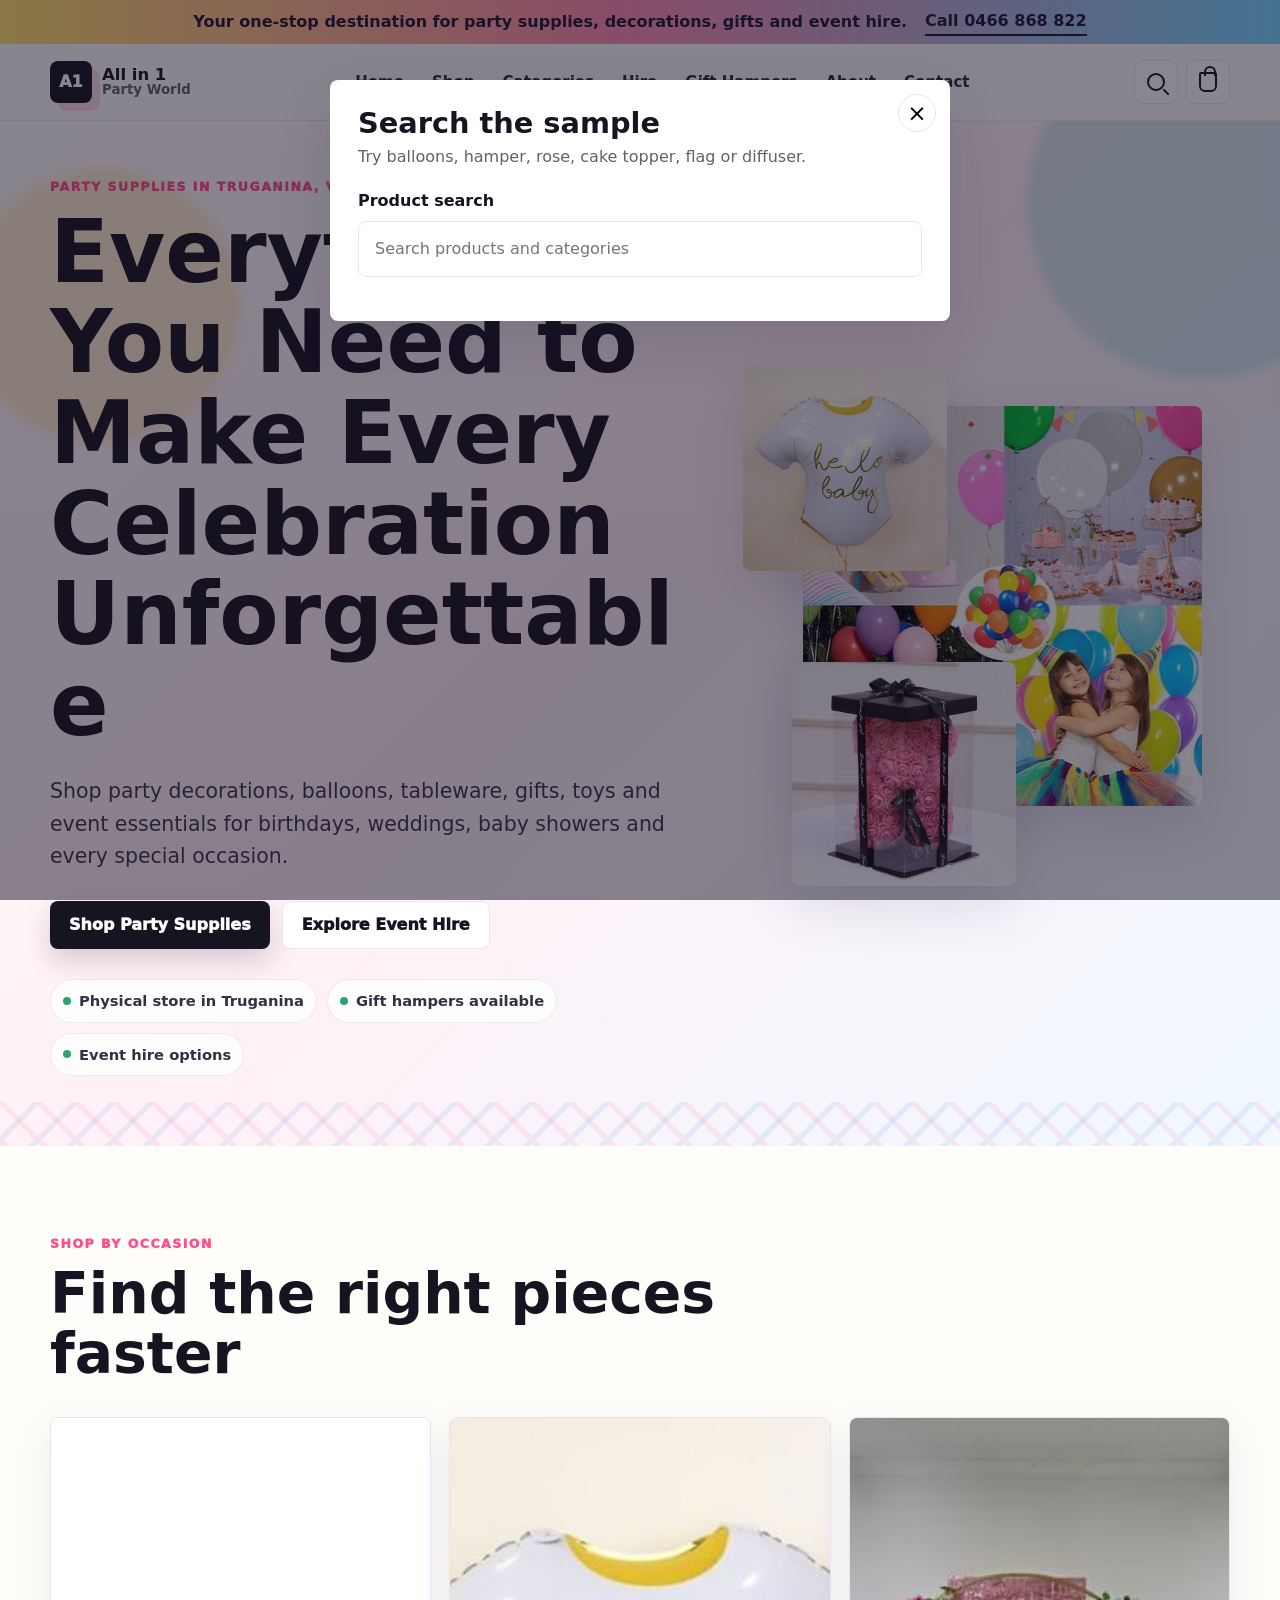
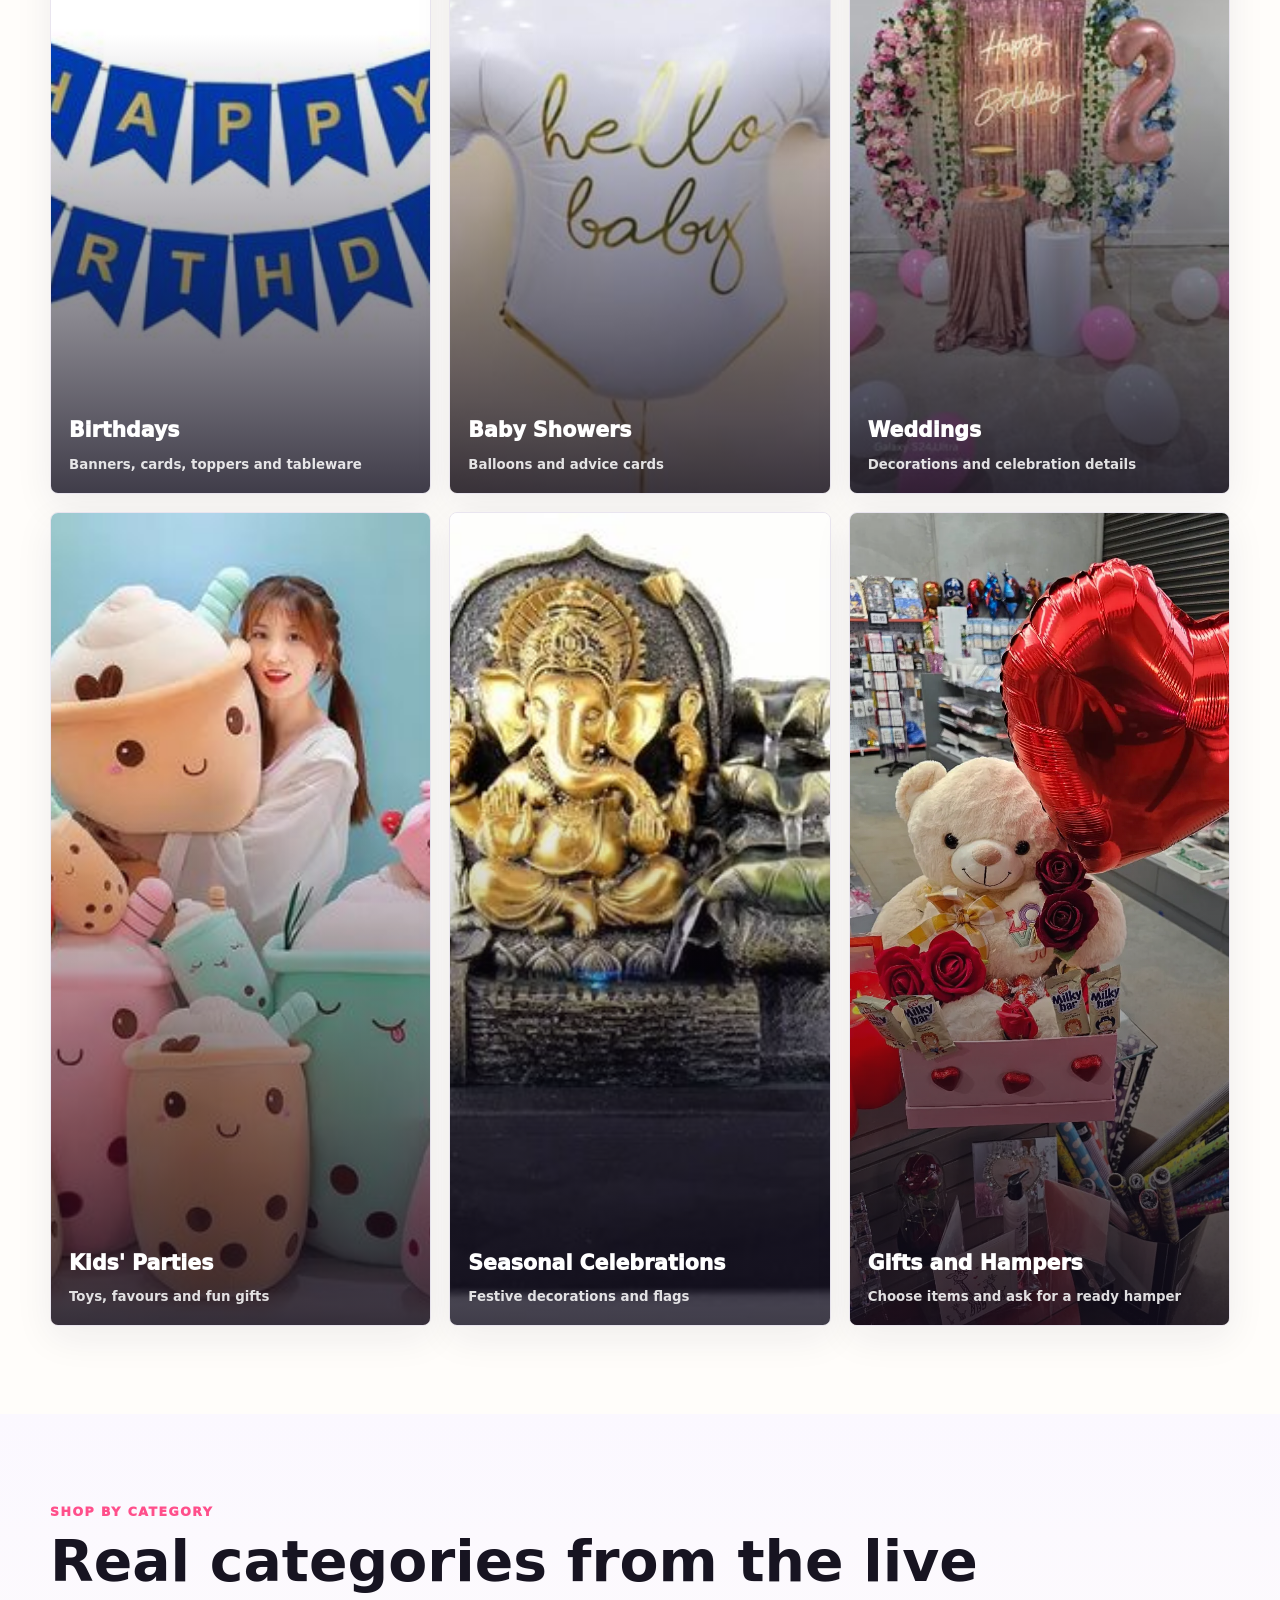
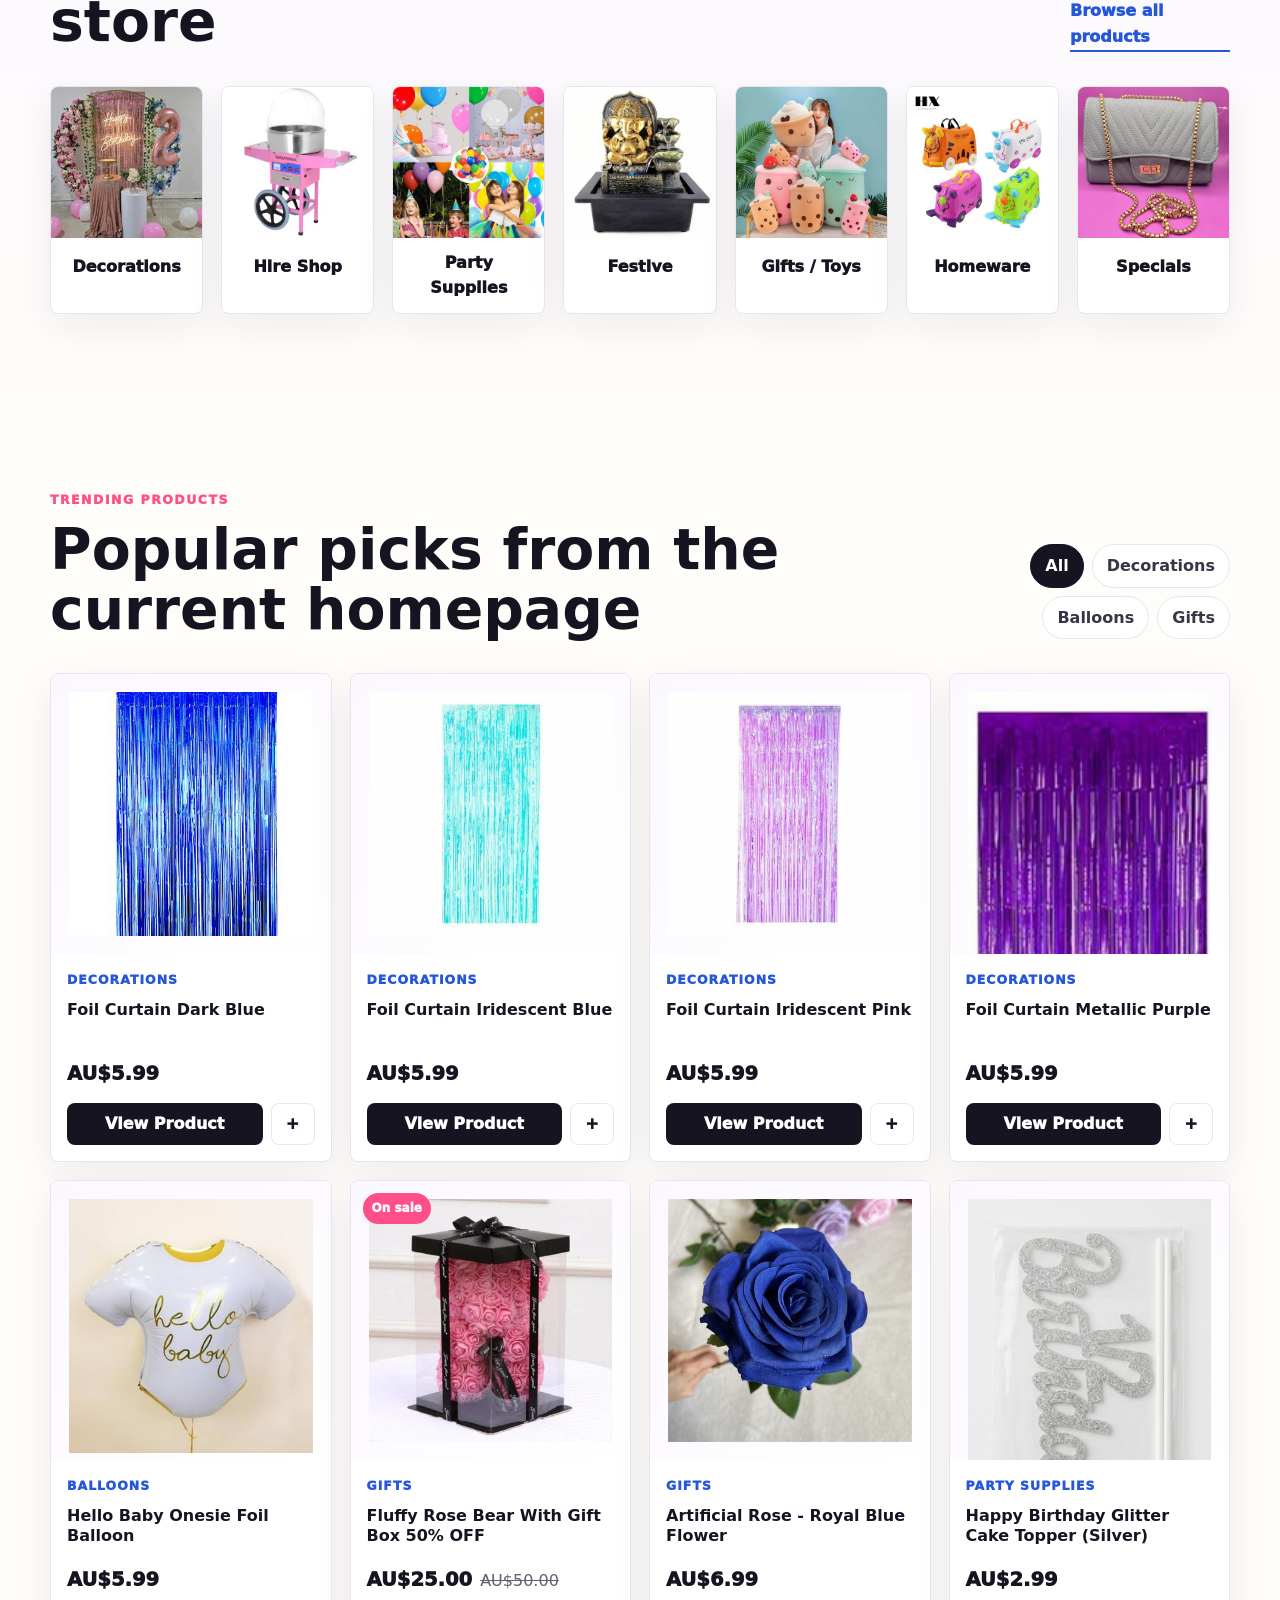
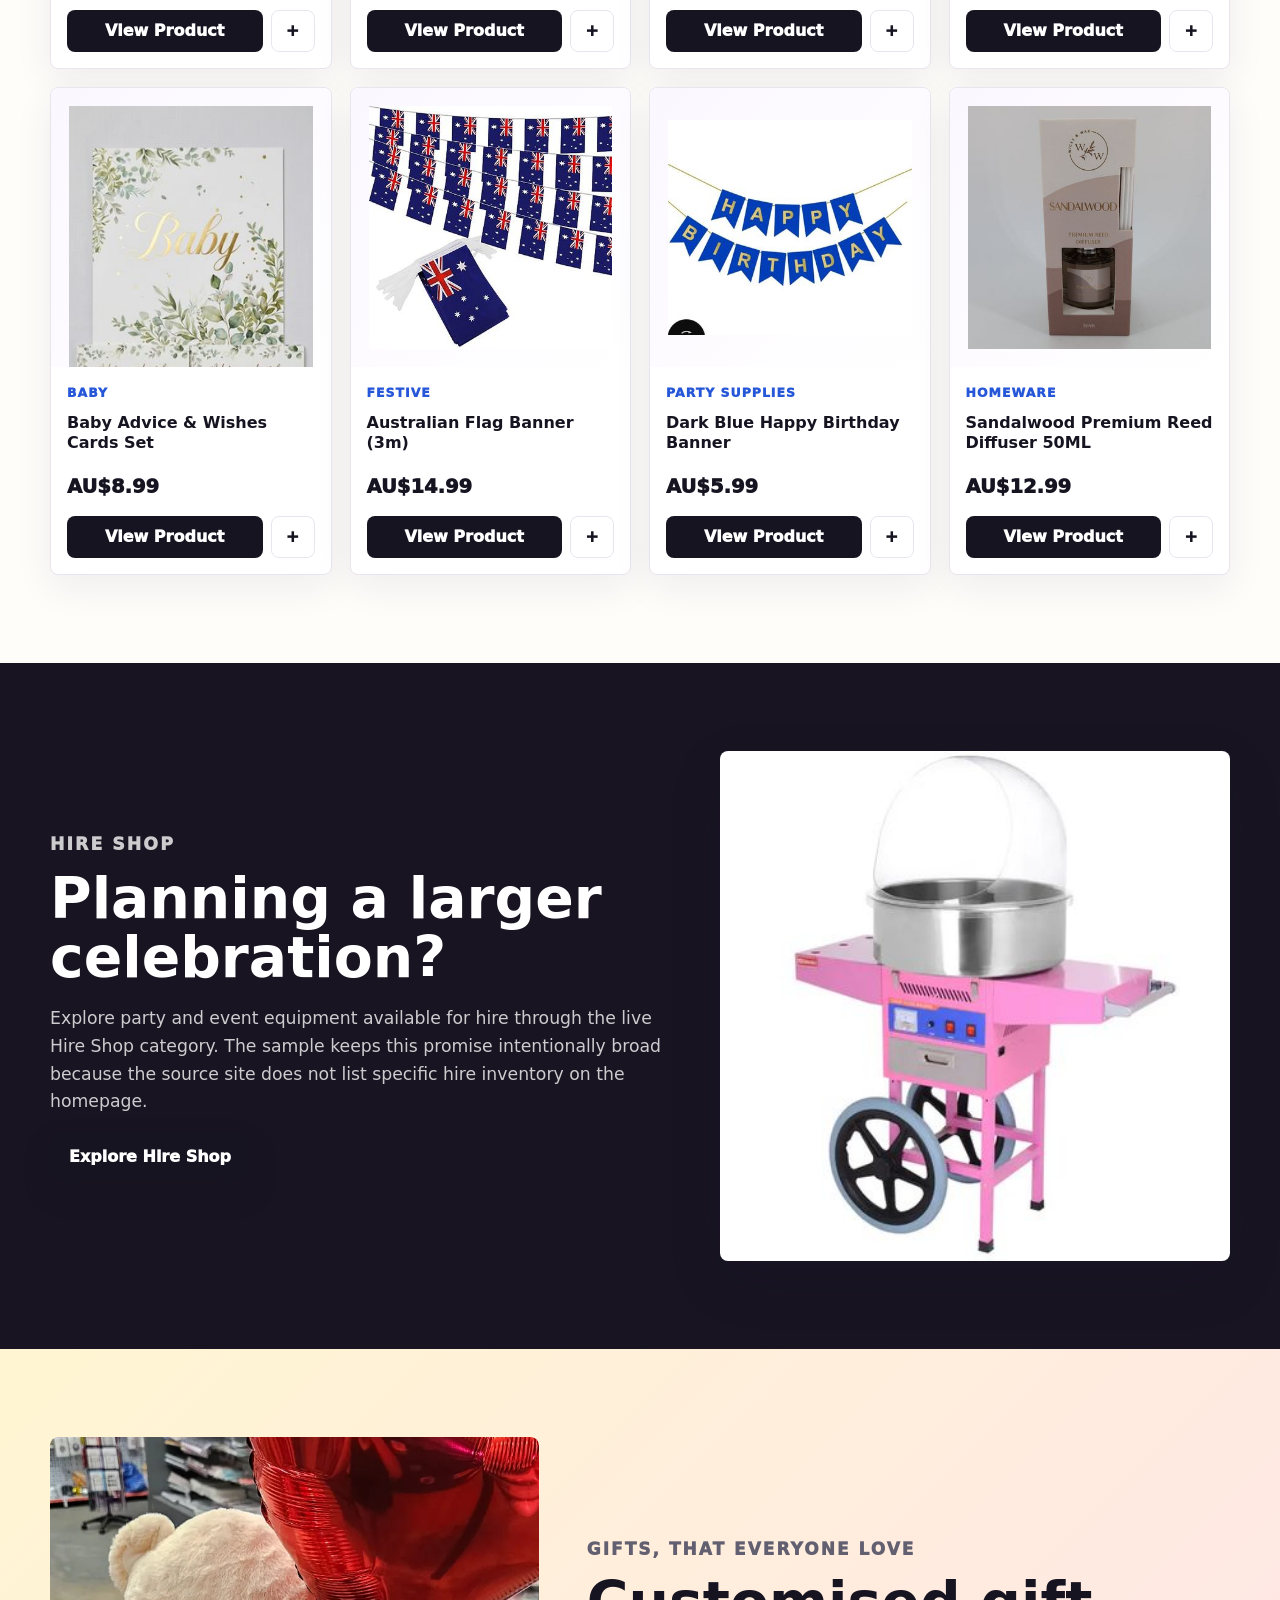
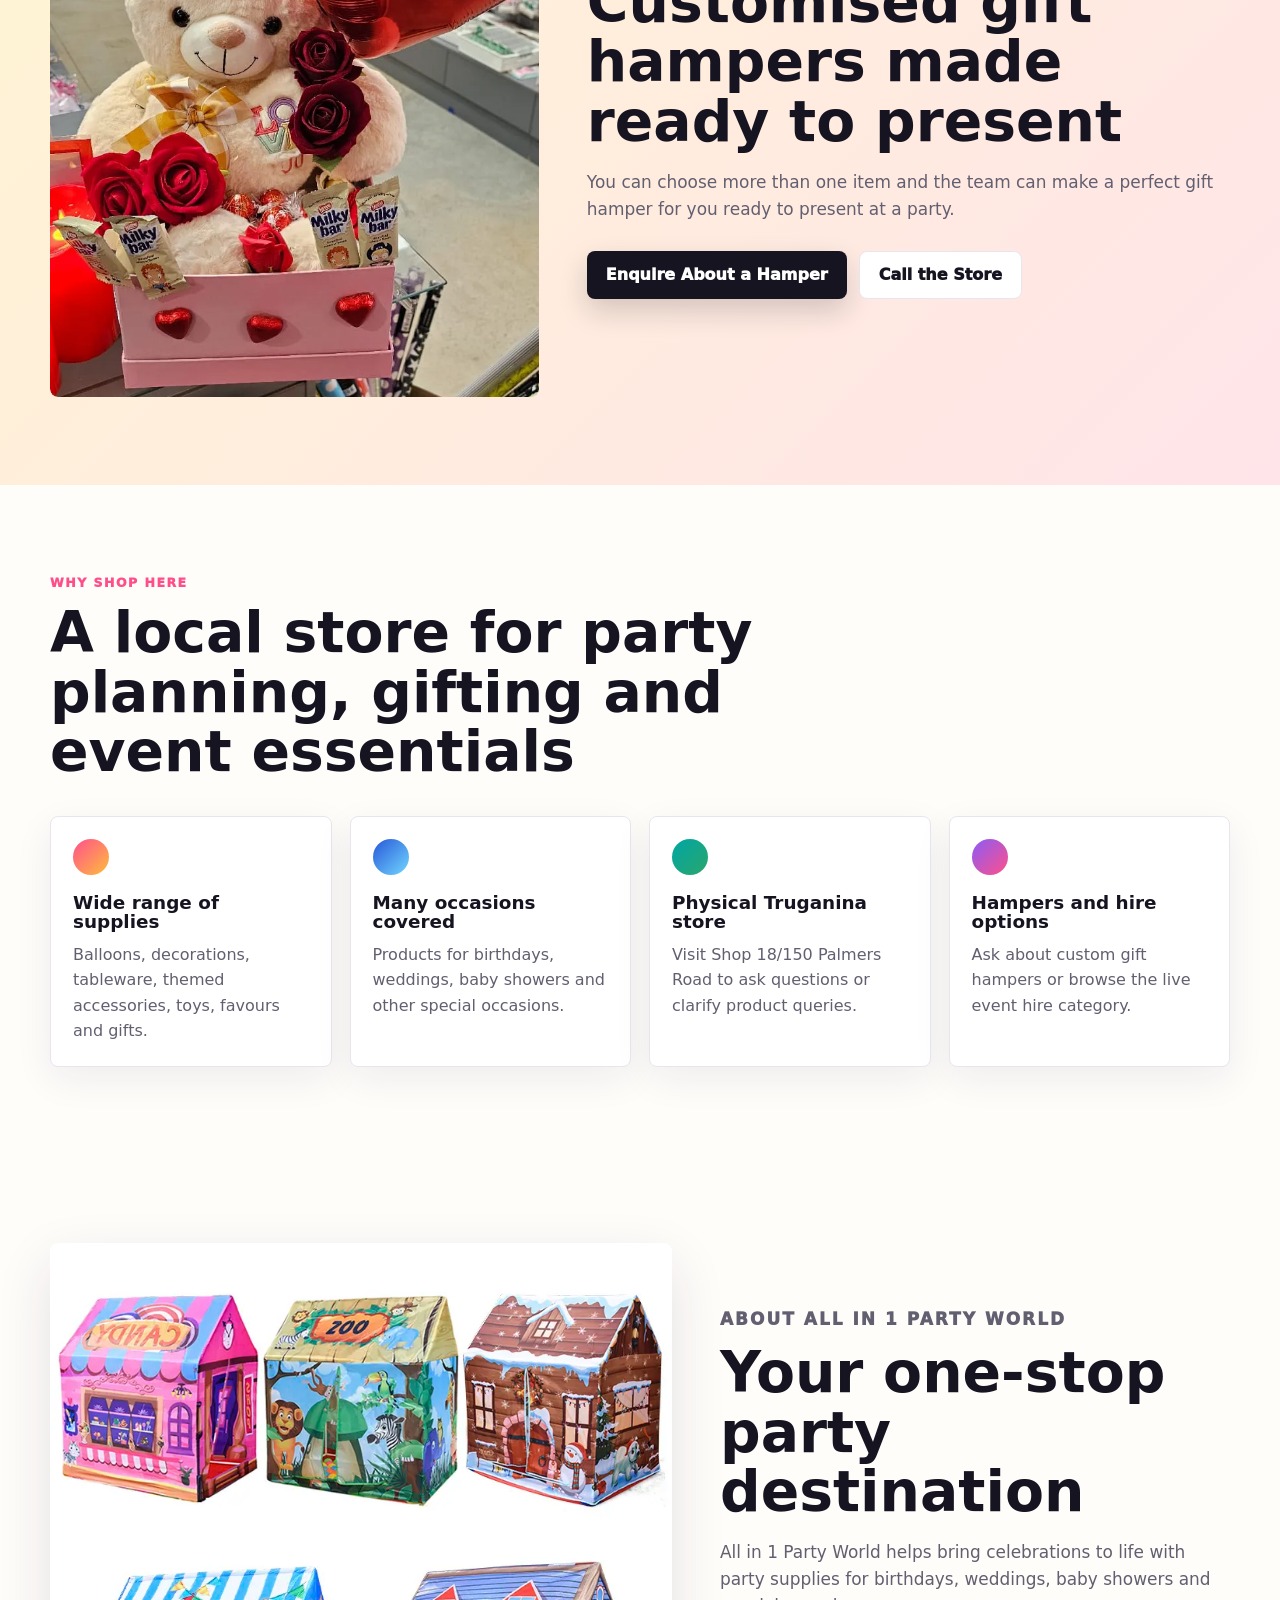
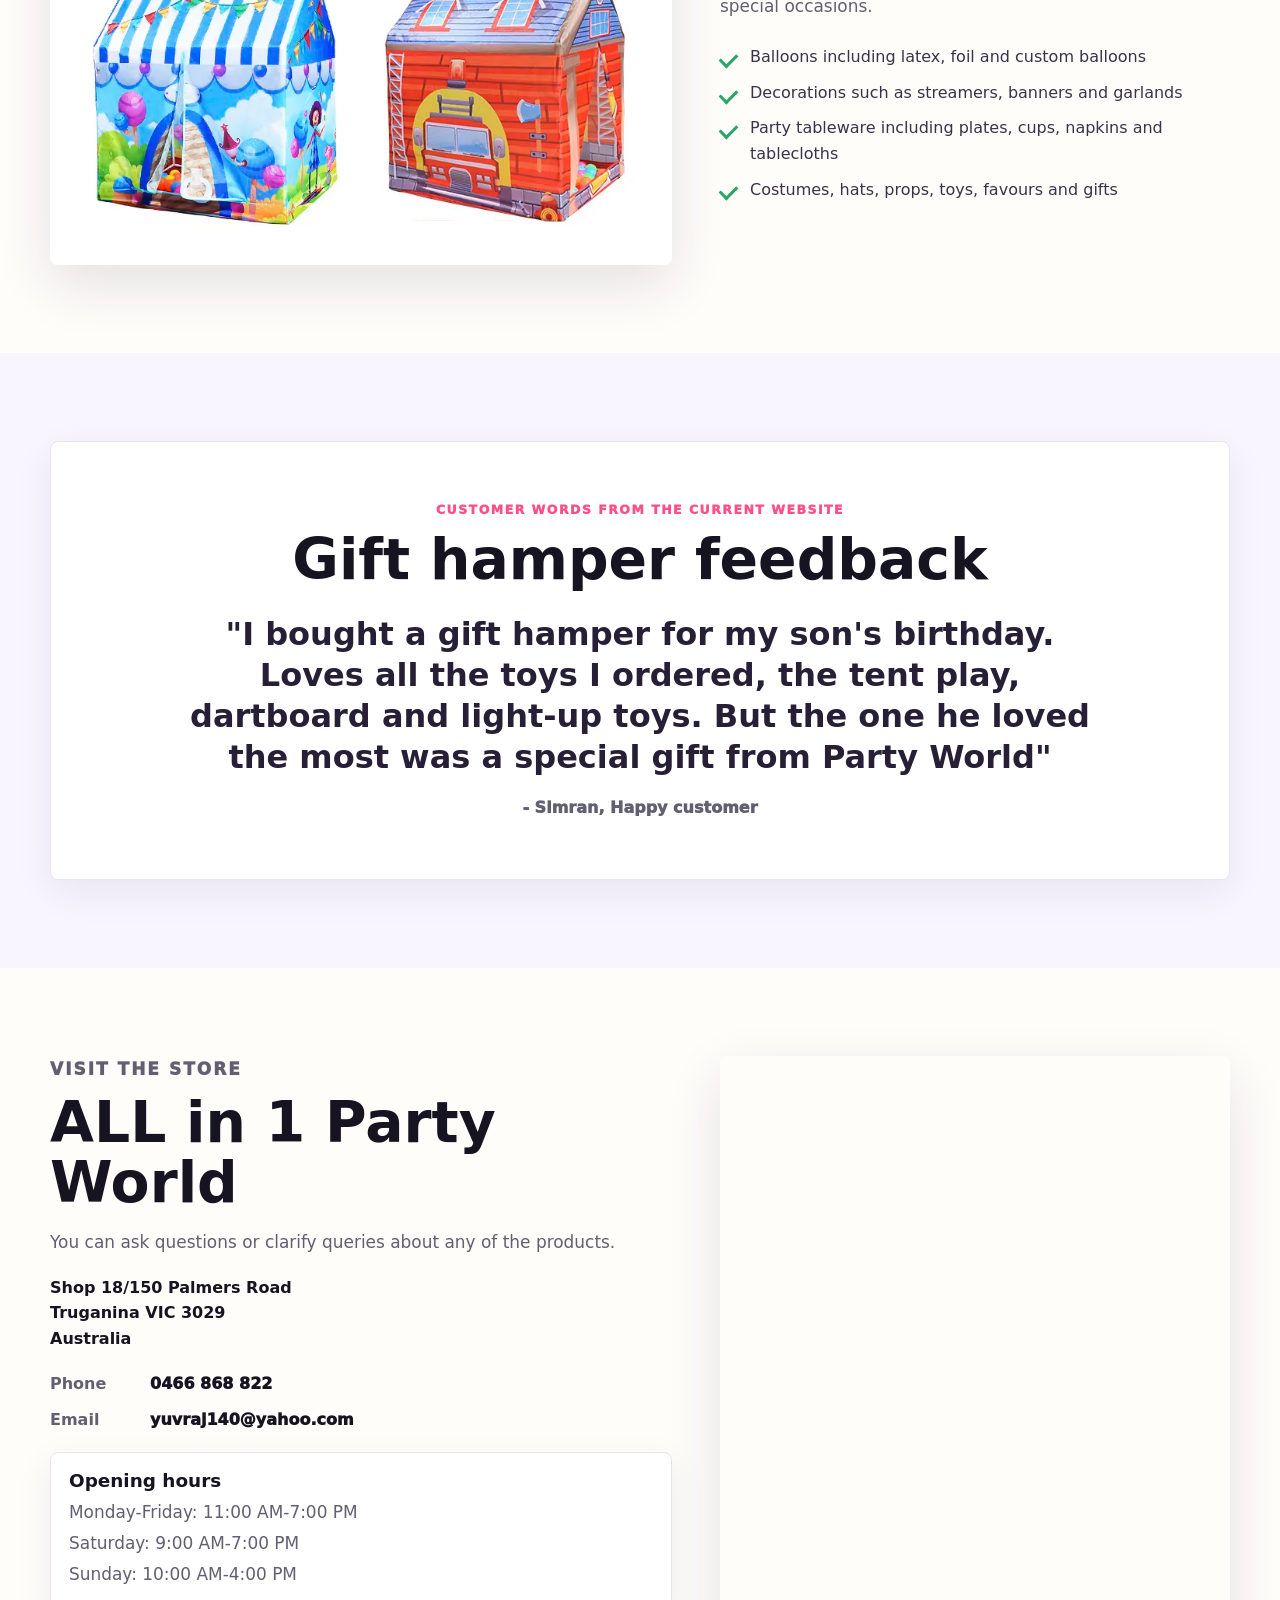
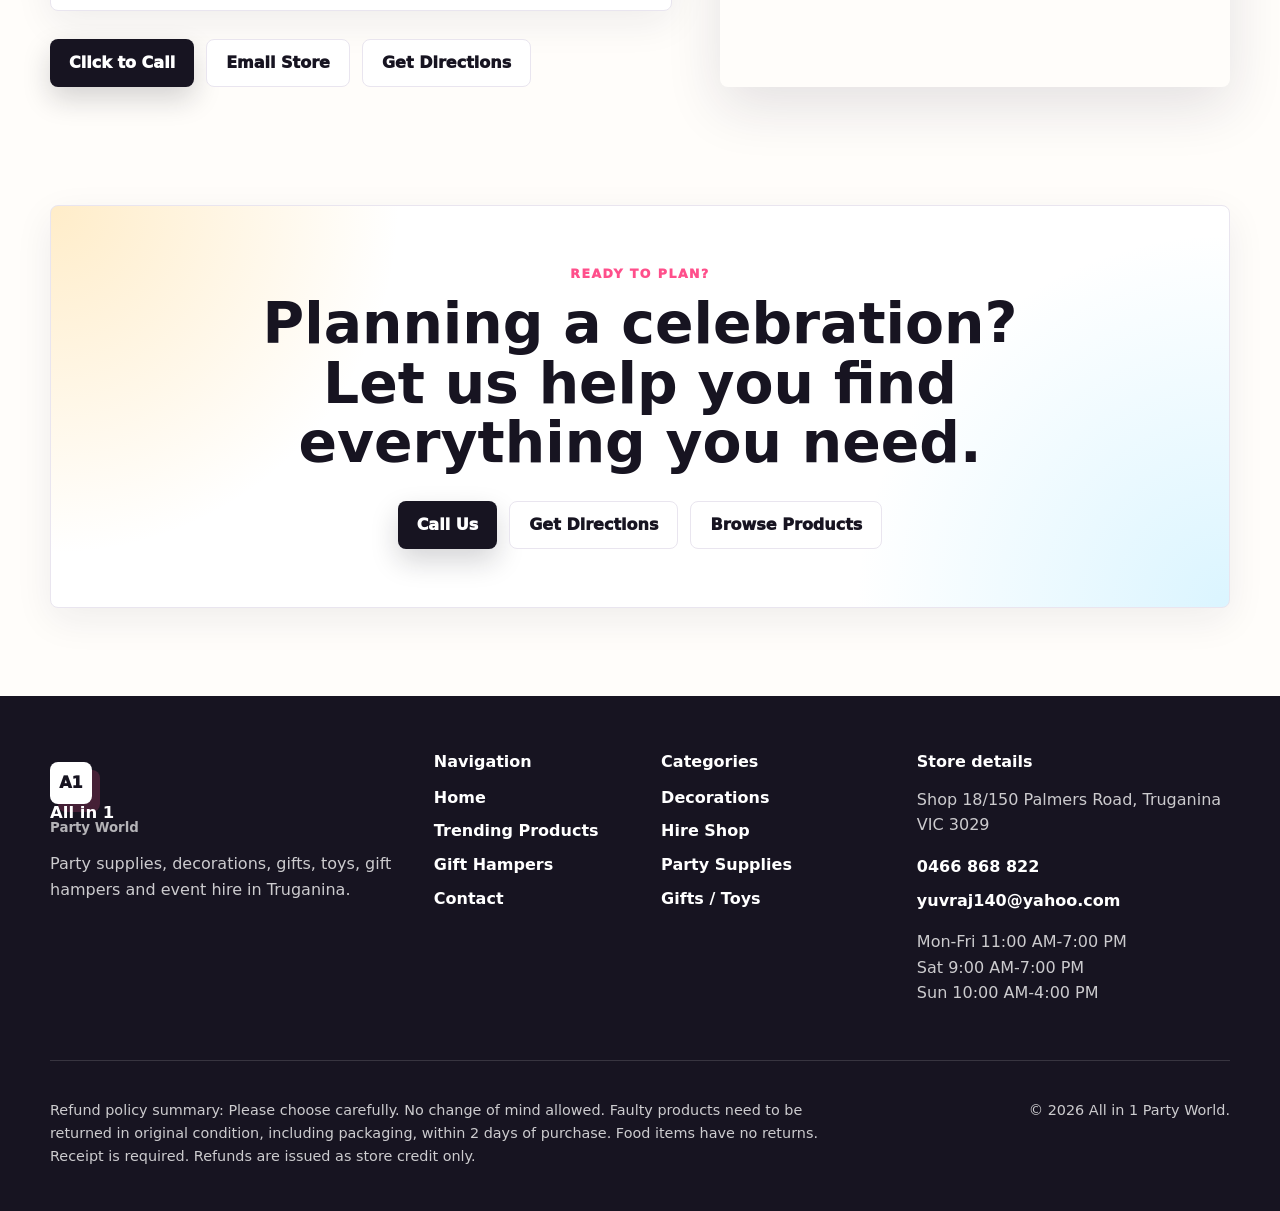
==== index.html @ 6d736a3c "we" ====
<!doctype html>
<html lang="en-AU">
  <head>
    <meta charset="utf-8">
    <meta name="viewport" content="width=device-width, initial-scale=1">
    <title>All in 1 Party World | Party Supplies, Gifts and Event Hire in Truganina</title>
    <meta name="description" content="All in 1 Party World in Truganina offers party decorations, balloons, tableware, gifts, toys, gift hampers and event hire for birthdays, weddings, baby showers and special occasions.">
    <meta name="robots" content="index, follow">
    <link rel="canonical" href="https://www.allin1partyworld.com.au/">
    <meta property="og:title" content="All in 1 Party World">
    <meta property="og:description" content="Party supplies, decorations, gifts, toys, hampers and event hire in Truganina, VIC.">
    <meta property="og:type" content="website">
    <meta property="og:url" content="https://www.allin1partyworld.com.au/">
    <meta property="og:image" content="assets/images/category-party-supplies.jpg">
    <link rel="stylesheet" href="styles.css">
    <script type="application/ld+json">
      {
        "@context": "https://schema.org",
        "@type": "Store",
        "name": "All in 1 Party World",
        "url": "https://www.allin1partyworld.com.au/",
        "telephone": "+61466868822",
        "email": "yuvraj140@yahoo.com",
        "image": "https://www.allin1partyworld.com.au/",
        "address": {
          "@type": "PostalAddress",
          "streetAddress": "Shop 18/150 Palmers Road",
          "addressLocality": "Truganina",
          "addressRegion": "VIC",
          "postalCode": "3029",
          "addressCountry": "AU"
        },
        "openingHoursSpecification": [
          {
            "@type": "OpeningHoursSpecification",
            "dayOfWeek": ["Monday", "Tuesday", "Wednesday", "Thursday", "Friday"],
            "opens": "11:00",
            "closes": "19:00"
          },
          {
            "@type": "OpeningHoursSpecification",
            "dayOfWeek": "Saturday",
            "opens": "09:00",
            "closes": "19:00"
          },
          {
            "@type": "OpeningHoursSpecification",
            "dayOfWeek": "Sunday",
            "opens": "10:00",
            "closes": "16:00"
          }
        ]
      }
    </script>
  </head>
  <body>
    <a class="skip-link" href="#main">Skip to main content</a>

    <div class="announcement">
      <p>Your one-stop destination for party supplies, decorations, gifts and event hire.</p>
      <a href="tel:+61466868822">Call 0466 868 822</a>
    </div>

    <header class="site-header" data-header>
      <div class="container header-inner">
        <a class="brand" href="index.html" aria-label="All in 1 Party World home">
          <span class="brand-mark">A1</span>
          <span>
            <strong>All in 1</strong>
            <small>Party World</small>
          </span>
        </a>

        <nav class="primary-nav" id="primary-nav" aria-label="Primary navigation">
          <a href="index.html">Home</a>
          <a href="https://www.allin1partyworld.com.au/products" target="_blank" rel="noopener">Shop</a>
          <a href="#categories">Categories</a>
          <a href="https://www.allin1partyworld.com.au/products/Hire-Shop-c156344507" target="_blank" rel="noopener">Hire</a>
          <a href="#hampers">Gift Hampers</a>
          <a href="#about">About</a>
          <a href="#contact">Contact</a>
        </nav>

        <div class="header-actions">
          <button class="icon-button" type="button" aria-label="Open product search" data-search-open>
            <span class="icon-search" aria-hidden="true"></span>
          </button>
          <a class="icon-button" href="https://www.allin1partyworld.com.au/products/cart" target="_blank" rel="noopener" aria-label="View cart on the live store">
            <span class="icon-bag" aria-hidden="true"></span>
          </a>
          <button class="menu-button" type="button" aria-controls="primary-nav" aria-expanded="false" data-menu-button>
            <span></span>
            <span></span>
            <span></span>
            <span class="sr-only">Menu</span>
          </button>
        </div>
      </div>
    </header>

    <div class="search-panel" role="dialog" aria-modal="true" aria-labelledby="search-title" hidden data-search-panel>
      <div class="search-card">
        <button class="search-close" type="button" aria-label="Close search" data-search-close>&times;</button>
        <h2 id="search-title">Search the sample</h2>
        <p>Try balloons, hamper, rose, cake topper, flag or diffuser.</p>
        <label for="site-search">Product search</label>
        <input id="site-search" type="search" placeholder="Search products and categories" data-search-input>
        <div class="search-results" data-search-results></div>
      </div>
    </div>

    <main id="main">
      <section class="hero section">
        <div class="container hero-grid">
          <div class="hero-copy">
            <p class="eyebrow">Party supplies in Truganina, VIC</p>
            <h1>Everything You Need to Make Every Celebration Unforgettable</h1>
            <p class="hero-text">Shop party decorations, balloons, tableware, gifts, toys and event essentials for birthdays, weddings, baby showers and every special occasion.</p>
            <div class="button-row">
              <a class="button primary" href="https://www.allin1partyworld.com.au/products" target="_blank" rel="noopener">Shop Party Supplies</a>
              <a class="button secondary" href="https://www.allin1partyworld.com.au/products/Hire-Shop-c156344507" target="_blank" rel="noopener">Explore Event Hire</a>
            </div>
            <div class="hero-points" aria-label="Verified store highlights">
              <span>Physical store in Truganina</span>
              <span>Gift hampers available</span>
              <span>Event hire options</span>
            </div>
          </div>
          <div class="hero-media" aria-label="Party supplies collage">
            <img class="hero-main-img" src="assets/images/category-party-supplies.jpg" alt="Party supplies category products from All in 1 Party World" width="400" height="400">
            <img class="hero-float one" src="assets/images/product-hello-baby-onesie-foil-balloon.jpg" alt="Hello Baby Onesie Foil Balloon" width="383" height="400">
            <img class="hero-float two" src="assets/images/product-fluffy-rose-bear-gift-box.jpg" alt="Fluffy Rose Bear With Gift Box" width="400" height="400">
          </div>
        </div>
      </section>

      <section class="section occasions" id="occasions" aria-labelledby="occasion-title">
        <div class="container">
          <div class="section-heading">
            <p class="eyebrow">Shop by occasion</p>
            <h2 id="occasion-title">Find the right pieces faster</h2>
          </div>
          <div class="occasion-grid">
            <a class="occasion-card" href="https://www.allin1partyworld.com.au/products/Party-Supplies-c121040466" target="_blank" rel="noopener">
              <img src="assets/images/product-dark-blue-happy-birthday-banner.jpg" alt="Dark Blue Happy Birthday Banner" width="400" height="353" loading="lazy">
              <span>Birthdays</span>
              <small>Banners, cards, toppers and tableware</small>
            </a>
            <a class="occasion-card" href="https://www.allin1partyworld.com.au/products/Hello-Baby-Onesie-Foil-Balloon-p833123484" target="_blank" rel="noopener">
              <img src="assets/images/product-hello-baby-onesie-foil-balloon.jpg" alt="Hello Baby Onesie Foil Balloon" width="383" height="400" loading="lazy">
              <span>Baby Showers</span>
              <small>Balloons and advice cards</small>
            </a>
            <a class="occasion-card" href="https://www.allin1partyworld.com.au/products/Decorations-c171072752" target="_blank" rel="noopener">
              <img src="assets/images/category-decorations.jpg" alt="Decorations category" width="225" height="400" loading="lazy">
              <span>Weddings</span>
              <small>Decorations and celebration details</small>
            </a>
            <a class="occasion-card" href="https://www.allin1partyworld.com.au/products/Gifts-Toys-c120620763" target="_blank" rel="noopener">
              <img src="assets/images/category-gifts-toys.jpg" alt="Gifts and toys category" width="400" height="400" loading="lazy">
              <span>Kids' Parties</span>
              <small>Toys, favours and fun gifts</small>
            </a>
            <a class="occasion-card" href="https://www.allin1partyworld.com.au/products/Festive-c172918753" target="_blank" rel="noopener">
              <img src="assets/images/category-festive.jpg" alt="Festive category" width="400" height="400" loading="lazy">
              <span>Seasonal Celebrations</span>
              <small>Festive decorations and flags</small>
            </a>
            <a class="occasion-card" href="#hampers">
              <img src="assets/images/gift-hamper-testimonial.webp" alt="Gift hamper items from All in 1 Party World" width="747" height="1600" loading="lazy">
              <span>Gifts and Hampers</span>
              <small>Choose items and ask for a ready hamper</small>
            </a>
          </div>
        </div>
      </section>

      <section class="section soft" id="categories" aria-labelledby="category-title">
        <div class="container">
          <div class="section-heading split">
            <div>
              <p class="eyebrow">Shop by category</p>
              <h2 id="category-title">Real categories from the live store</h2>
            </div>
            <a class="text-link" href="https://www.allin1partyworld.com.au/products" target="_blank" rel="noopener">Browse all products</a>
          </div>
          <div class="category-grid">
            <a class="category-card" href="https://www.allin1partyworld.com.au/products/Decorations-c171072752" target="_blank" rel="noopener">
              <img src="assets/images/category-decorations.jpg" alt="Decorations" width="225" height="400" loading="lazy">
              <span>Decorations</span>
            </a>
            <a class="category-card" href="https://www.allin1partyworld.com.au/products/Hire-Shop-c156344507" target="_blank" rel="noopener">
              <img src="assets/images/category-hire-shop.jpg" alt="Hire Shop" width="400" height="400" loading="lazy">
              <span>Hire Shop</span>
            </a>
            <a class="category-card" href="https://www.allin1partyworld.com.au/products/Party-Supplies-c121040466" target="_blank" rel="noopener">
              <img src="assets/images/category-party-supplies.jpg" alt="Party Supplies" width="400" height="400" loading="lazy">
              <span>Party Supplies</span>
            </a>
            <a class="category-card" href="https://www.allin1partyworld.com.au/products/Festive-c172918753" target="_blank" rel="noopener">
              <img src="assets/images/category-festive.jpg" alt="Festive" width="400" height="400" loading="lazy">
              <span>Festive</span>
            </a>
            <a class="category-card" href="https://www.allin1partyworld.com.au/products/Gifts-Toys-c120620763" target="_blank" rel="noopener">
              <img src="assets/images/category-gifts-toys.jpg" alt="Gifts and toys" width="400" height="400" loading="lazy">
              <span>Gifts / Toys</span>
            </a>
            <a class="category-card" href="https://www.allin1partyworld.com.au/products/Homeware-c120630776" target="_blank" rel="noopener">
              <img src="assets/images/category-homeware.jpg" alt="Homeware" width="400" height="400" loading="lazy">
              <span>Homeware</span>
            </a>
            <a class="category-card" href="https://www.allin1partyworld.com.au/products/Motherss-Day-Gifts-Specials-c200046002" target="_blank" rel="noopener">
              <img src="assets/images/category-specials.jpg" alt="Mothers's Day Gifts Specials" width="371" height="400" loading="lazy">
              <span>Specials</span>
            </a>
          </div>
        </div>
      </section>

      <section class="section" id="products" aria-labelledby="products-title">
        <div class="container">
          <div class="section-heading split">
            <div>
              <p class="eyebrow">Trending products</p>
              <h2 id="products-title">Popular picks from the current homepage</h2>
            </div>
            <div class="filter-row" aria-label="Product filters">
              <button class="filter-chip active" type="button" data-filter="all">All</button>
              <button class="filter-chip" type="button" data-filter="Decorations">Decorations</button>
              <button class="filter-chip" type="button" data-filter="Balloons">Balloons</button>
              <button class="filter-chip" type="button" data-filter="Gifts">Gifts</button>
            </div>
          </div>
          <div class="product-grid" data-product-grid></div>
        </div>
      </section>

      <section class="section hire-band" id="hire" aria-labelledby="hire-title">
        <div class="container hire-grid">
          <div>
            <p class="eyebrow">Hire Shop</p>
            <h2 id="hire-title">Planning a larger celebration?</h2>
            <p>Explore party and event equipment available for hire through the live Hire Shop category. The sample keeps this promise intentionally broad because the source site does not list specific hire inventory on the homepage.</p>
            <a class="button primary" href="https://www.allin1partyworld.com.au/products/Hire-Shop-c156344507" target="_blank" rel="noopener">Explore Hire Shop</a>
          </div>
          <img src="assets/images/category-hire-shop.jpg" alt="Hire Shop category image" width="400" height="400" loading="lazy">
        </div>
      </section>

      <section class="section hampers" id="hampers" aria-labelledby="hampers-title">
        <div class="container hamper-grid">
          <div class="hamper-image">
            <img src="assets/images/gift-hamper-testimonial.webp" alt="Gift hamper presentation from All in 1 Party World" width="747" height="1600" loading="lazy">
          </div>
          <div>
            <p class="eyebrow">Gifts, That Everyone Love</p>
            <h2 id="hampers-title">Customised gift hampers made ready to present</h2>
            <p>You can choose more than one item and the team can make a perfect gift hamper for you ready to present at a party.</p>
            <div class="button-row">
              <a class="button primary" href="mailto:yuvraj140@yahoo.com?subject=Gift%20hamper%20enquiry">Enquire About a Hamper</a>
              <a class="button secondary" href="tel:+61466868822">Call the Store</a>
            </div>
          </div>
        </div>
      </section>

      <section class="section why" aria-labelledby="why-title">
        <div class="container">
          <div class="section-heading">
            <p class="eyebrow">Why shop here</p>
            <h2 id="why-title">A local store for party planning, gifting and event essentials</h2>
          </div>
          <div class="benefit-grid">
            <article>
              <span class="benefit-icon color-one"></span>
              <h3>Wide range of supplies</h3>
              <p>Balloons, decorations, tableware, themed accessories, toys, favours and gifts.</p>
            </article>
            <article>
              <span class="benefit-icon color-two"></span>
              <h3>Many occasions covered</h3>
              <p>Products for birthdays, weddings, baby showers and other special occasions.</p>
            </article>
            <article>
              <span class="benefit-icon color-three"></span>
              <h3>Physical Truganina store</h3>
              <p>Visit Shop 18/150 Palmers Road to ask questions or clarify product queries.</p>
            </article>
            <article>
              <span class="benefit-icon color-four"></span>
              <h3>Hampers and hire options</h3>
              <p>Ask about custom gift hampers or browse the live event hire category.</p>
            </article>
          </div>
        </div>
      </section>

      <section class="section about" id="about" aria-labelledby="about-title">
        <div class="container about-grid">
          <img src="assets/images/about-party-world.webp" alt="All in 1 Party World product display" width="800" height="800" loading="lazy">
          <div>
            <p class="eyebrow">About All in 1 Party World</p>
            <h2 id="about-title">Your one-stop party destination</h2>
            <p>All in 1 Party World helps bring celebrations to life with party supplies for birthdays, weddings, baby showers and special occasions.</p>
            <ul class="check-list">
              <li>Balloons including latex, foil and custom balloons</li>
              <li>Decorations such as streamers, banners and garlands</li>
              <li>Party tableware including plates, cups, napkins and tablecloths</li>
              <li>Costumes, hats, props, toys, favours and gifts</li>
            </ul>
          </div>
        </div>
      </section>

      <section class="section testimonial" aria-labelledby="testimonial-title">
        <div class="container testimonial-card">
          <p class="eyebrow">Customer words from the current website</p>
          <h2 id="testimonial-title">Gift hamper feedback</h2>
          <blockquote>
            <p>"I bought a gift hamper for my son's birthday. Loves all the toys I ordered, the tent play, dartboard and light-up toys. But the one he loved the most was a special gift from Party World"</p>
            <cite>- Simran, Happy customer</cite>
          </blockquote>
        </div>
      </section>

      <section class="section store" id="contact" aria-labelledby="store-title">
        <div class="container store-grid">
          <div>
            <p class="eyebrow">Visit the store</p>
            <h2 id="store-title">ALL in 1 Party World</h2>
            <p>You can ask questions or clarify queries about any of the products.</p>
            <address>
              Shop 18/150 Palmers Road<br>
              Truganina VIC 3029<br>
              Australia
            </address>
            <dl class="contact-list">
              <div>
                <dt>Phone</dt>
                <dd><a href="tel:+61466868822">0466 868 822</a></dd>
              </div>
              <div>
                <dt>Email</dt>
                <dd><a href="mailto:yuvraj140@yahoo.com">yuvraj140@yahoo.com</a></dd>
              </div>
            </dl>
            <div class="hours-card">
              <h3>Opening hours</h3>
              <p>Monday-Friday: 11:00 AM-7:00 PM</p>
              <p>Saturday: 9:00 AM-7:00 PM</p>
              <p>Sunday: 10:00 AM-4:00 PM</p>
            </div>
            <div class="button-row">
              <a class="button primary" href="tel:+61466868822">Click to Call</a>
              <a class="button secondary" href="mailto:yuvraj140@yahoo.com">Email Store</a>
              <a class="button secondary" href="https://www.google.com/maps/search/?api=1&query=Shop%2018%2F150%20Palmers%20Road%20Truganina%20VIC%203029%20Australia" target="_blank" rel="noopener">Get Directions</a>
            </div>
          </div>
          <iframe class="map" title="Map to All in 1 Party World in Truganina" loading="lazy" referrerpolicy="no-referrer-when-downgrade" src="https://www.google.com/maps?q=Shop%2018%2F150%20Palmers%20Road%20Truganina%20VIC%203029%20Australia&output=embed"></iframe>
        </div>
      </section>

      <section class="section final-cta" aria-labelledby="cta-title">
        <div class="container cta-card">
          <p class="eyebrow">Ready to plan?</p>
          <h2 id="cta-title">Planning a celebration? Let us help you find everything you need.</h2>
          <div class="button-row center">
            <a class="button primary" href="tel:+61466868822">Call Us</a>
            <a class="button secondary" href="https://www.google.com/maps/search/?api=1&query=Shop%2018%2F150%20Palmers%20Road%20Truganina%20VIC%203029%20Australia" target="_blank" rel="noopener">Get Directions</a>
            <a class="button secondary" href="https://www.allin1partyworld.com.au/products" target="_blank" rel="noopener">Browse Products</a>
          </div>
        </div>
      </section>
    </main>

    <footer class="site-footer">
      <div class="container footer-grid">
        <div>
          <a class="brand footer-brand" href="index.html">
            <span class="brand-mark">A1</span>
            <span>
              <strong>All in 1</strong>
              <small>Party World</small>
            </span>
          </a>
          <p>Party supplies, decorations, gifts, toys, gift hampers and event hire in Truganina.</p>
        </div>
        <div>
          <h3>Navigation</h3>
          <a href="index.html">Home</a>
          <a href="#products">Trending Products</a>
          <a href="#hampers">Gift Hampers</a>
          <a href="#contact">Contact</a>
        </div>
        <div>
          <h3>Categories</h3>
          <a href="https://www.allin1partyworld.com.au/products/Decorations-c171072752" target="_blank" rel="noopener">Decorations</a>
          <a href="https://www.allin1partyworld.com.au/products/Hire-Shop-c156344507" target="_blank" rel="noopener">Hire Shop</a>
          <a href="https://www.allin1partyworld.com.au/products/Party-Supplies-c121040466" target="_blank" rel="noopener">Party Supplies</a>
          <a href="https://www.allin1partyworld.com.au/products/Gifts-Toys-c120620763" target="_blank" rel="noopener">Gifts / Toys</a>
        </div>
        <div>
          <h3>Store details</h3>
          <p>Shop 18/150 Palmers Road, Truganina VIC 3029</p>
          <a href="tel:+61466868822">0466 868 822</a>
          <a href="mailto:yuvraj140@yahoo.com">yuvraj140@yahoo.com</a>
          <p>Mon-Fri 11:00 AM-7:00 PM<br>Sat 9:00 AM-7:00 PM<br>Sun 10:00 AM-4:00 PM</p>
        </div>
      </div>
      <div class="container footer-bottom">
        <p>Refund policy summary: Please choose carefully. No change of mind allowed. Faulty products need to be returned in original condition, including packaging, within 2 days of purchase. Food items have no returns. Receipt is required. Refunds are issued as store credit only.</p>
        <p>&copy; <span data-year></span> All in 1 Party World.</p>
      </div>
    </footer>

    <button class="back-to-top" type="button" aria-label="Back to top" data-back-to-top>Top</button>

    <script src="script.js"></script>
  </body>
</html>
---- styles.css ----
:root {
  --ink: #171421;
  --muted: #625f70;
  --line: #e9e5ef;
  --paper: #fffdfa;
  --soft: #f8f5ff;
  --pink: #ff4f8b;
  --blue: #2657d8;
  --teal: #00a6a6;
  --gold: #ffbd3d;
  --green: #2aa66a;
  --shadow: 0 20px 55px rgba(31, 22, 55, 0.12);
  --radius: 8px;
  --container: 1180px;
}

* {
  box-sizing: border-box;
}

html {
  scroll-behavior: smooth;
}

body {
  margin: 0;
  background: var(--paper);
  color: var(--ink);
  font-family: Inter, ui-sans-serif, system-ui, -apple-system, BlinkMacSystemFont, "Segoe UI", sans-serif;
  font-size: 16px;
  line-height: 1.6;
  overflow-x: hidden;
}

body.menu-open,
body.search-open {
  overflow: hidden;
}

img {
  display: block;
  max-width: 100%;
  height: auto;
}

a {
  color: inherit;
  text-decoration: none;
}

button,
input {
  font: inherit;
}

button {
  cursor: pointer;
}

:focus-visible {
  outline: 3px solid rgba(255, 79, 139, 0.45);
  outline-offset: 3px;
}

.sr-only {
  position: absolute;
  width: 1px;
  height: 1px;
  padding: 0;
  margin: -1px;
  overflow: hidden;
  clip: rect(0, 0, 0, 0);
  white-space: nowrap;
  border: 0;
}

.skip-link {
  position: fixed;
  top: 12px;
  left: 12px;
  z-index: 1000;
  transform: translateY(-160%);
  background: var(--ink);
  color: #fff;
  padding: 10px 14px;
  border-radius: var(--radius);
}

.skip-link:focus {
  transform: translateY(0);
}

.container {
  width: min(100% - 32px, var(--container));
  margin-inline: auto;
}

.announcement {
  display: flex;
  align-items: center;
  justify-content: center;
  gap: 18px;
  min-height: 42px;
  padding: 8px 18px;
  background: linear-gradient(90deg, #ffe26a, #ff8bad 48%, #72d7ff);
  color: #1e1630;
  font-weight: 800;
  text-align: center;
}

.announcement p {
  margin: 0;
}

.announcement a {
  border-bottom: 2px solid currentColor;
  white-space: nowrap;
}

.site-header {
  position: sticky;
  top: 0;
  z-index: 900;
  background: rgba(255, 253, 250, 0.92);
  border-bottom: 1px solid rgba(233, 229, 239, 0.88);
  backdrop-filter: blur(18px);
  transition: box-shadow 180ms ease, border-color 180ms ease;
}

.site-header.is-scrolled {
  box-shadow: 0 12px 32px rgba(24, 18, 41, 0.08);
}

.header-inner {
  min-height: 76px;
  display: grid;
  grid-template-columns: auto 1fr auto;
  align-items: center;
  gap: 24px;
}

.brand {
  display: inline-flex;
  align-items: center;
  gap: 10px;
  min-width: max-content;
}

.brand-mark {
  display: grid;
  place-items: center;
  width: 42px;
  height: 42px;
  border-radius: var(--radius);
  background: var(--ink);
  color: #fff;
  font-weight: 950;
  letter-spacing: 0;
  box-shadow: 8px 8px 0 rgba(255, 79, 139, 0.2);
}

.brand strong,
.brand small {
  display: block;
  line-height: 1.05;
}

.brand strong {
  font-size: 1.03rem;
}

.brand small {
  color: var(--muted);
  font-weight: 800;
}

.primary-nav {
  justify-self: center;
  display: flex;
  align-items: center;
  gap: 4px;
}

.primary-nav a {
  padding: 10px 12px;
  border-radius: var(--radius);
  color: #312a42;
  font-size: 0.94rem;
  font-weight: 800;
}

.primary-nav a:hover {
  background: #f1ebff;
}

.header-actions {
  display: flex;
  align-items: center;
  justify-content: flex-end;
  gap: 8px;
}

.icon-button,
.menu-button {
  display: grid;
  place-items: center;
  width: 44px;
  height: 44px;
  border: 1px solid var(--line);
  border-radius: var(--radius);
  background: #fff;
  color: var(--ink);
}

.icon-button:hover,
.menu-button:hover {
  border-color: rgba(38, 87, 216, 0.34);
  box-shadow: 0 10px 28px rgba(38, 87, 216, 0.12);
}

.icon-search {
  width: 18px;
  height: 18px;
  border: 2px solid currentColor;
  border-radius: 50%;
  position: relative;
}

.icon-search::after {
  content: "";
  position: absolute;
  width: 8px;
  height: 2px;
  right: -7px;
  bottom: -4px;
  background: currentColor;
  transform: rotate(45deg);
  border-radius: 999px;
}

.icon-bag {
  width: 18px;
  height: 20px;
  border: 2px solid currentColor;
  border-radius: 2px 2px 6px 6px;
  position: relative;
}

.icon-bag::before {
  content: "";
  position: absolute;
  left: 3px;
  top: -8px;
  width: 8px;
  height: 8px;
  border: 2px solid currentColor;
  border-bottom: 0;
  border-radius: 10px 10px 0 0;
}

.menu-button {
  display: none;
  gap: 4px;
}

.menu-button span:not(.sr-only) {
  display: block;
  width: 19px;
  height: 2px;
  background: currentColor;
  border-radius: 999px;
}

.search-panel {
  position: fixed;
  inset: 0;
  z-index: 1200;
  display: grid;
  place-items: start center;
  padding: 80px 16px 24px;
  background: rgba(20, 15, 34, 0.5);
}

.search-card {
  width: min(100%, 620px);
  background: #fff;
  border-radius: var(--radius);
  box-shadow: var(--shadow);
  padding: 28px;
  position: relative;
}

.search-close {
  position: absolute;
  top: 14px;
  right: 14px;
  width: 38px;
  height: 38px;
  border: 1px solid var(--line);
  border-radius: 50%;
  background: #fff;
  font-size: 1.45rem;
  line-height: 1;
}

.search-card h2 {
  margin: 0 0 6px;
  font-size: 1.8rem;
}

.search-card p {
  margin: 0 0 18px;
  color: var(--muted);
}

.search-card label {
  display: block;
  font-weight: 900;
  margin-bottom: 8px;
}

.search-card input {
  width: 100%;
  border: 1px solid var(--line);
  border-radius: var(--radius);
  padding: 14px 16px;
  color: var(--ink);
}

.search-results {
  display: grid;
  gap: 10px;
  margin-top: 16px;
}

.search-results a,
.search-results p {
  display: block;
  margin: 0;
  padding: 12px 14px;
  border: 1px solid var(--line);
  border-radius: var(--radius);
  background: #fff;
}

.section {
  padding: 88px 0;
}

.section.soft {
  background: linear-gradient(180deg, #fbf8ff, #fffdfa);
}

.section-heading {
  max-width: 760px;
  margin-bottom: 34px;
}

.section-heading.split {
  max-width: none;
  display: flex;
  align-items: end;
  justify-content: space-between;
  gap: 24px;
}

.eyebrow {
  margin: 0 0 10px;
  color: var(--pink);
  font-size: 0.78rem;
  font-weight: 950;
  letter-spacing: 0.12em;
  text-transform: uppercase;
}

h1,
h2,
h3,
p {
  overflow-wrap: anywhere;
}

h1,
h2,
h3 {
  margin: 0;
  letter-spacing: 0;
  line-height: 1.05;
}

h1 {
  font-size: clamp(2.55rem, 7vw, 5.4rem);
  max-width: 10.5em;
}

h2 {
  font-size: clamp(2rem, 4.6vw, 3.55rem);
}

h3 {
  font-size: 1.15rem;
}

.hero {
  position: relative;
  min-height: calc(100vh - 118px);
  display: grid;
  align-items: center;
  padding: 56px 0 70px;
  background:
    radial-gradient(circle at 8% 18%, rgba(255, 189, 61, 0.22) 0 9%, transparent 10%),
    radial-gradient(circle at 94% 8%, rgba(0, 166, 166, 0.16) 0 11%, transparent 12%),
    linear-gradient(135deg, #fffdfa 0%, #fff1f7 48%, #eff9ff 100%);
}

.hero::after {
  content: "";
  position: absolute;
  inset: auto 0 0;
  height: 44px;
  background-image:
    linear-gradient(45deg, transparent 45%, rgba(255, 79, 139, 0.24) 46% 55%, transparent 56%),
    linear-gradient(-45deg, transparent 45%, rgba(38, 87, 216, 0.2) 46% 55%, transparent 56%);
  background-size: 38px 38px;
  opacity: 0.42;
}

.hero-grid {
  position: relative;
  z-index: 1;
  display: grid;
  grid-template-columns: minmax(0, 1.02fr) minmax(340px, 0.78fr);
  gap: 56px;
  align-items: center;
}

.hero-text {
  max-width: 680px;
  margin: 24px 0 0;
  color: #3d374d;
  font-size: clamp(1.05rem, 2.2vw, 1.28rem);
}

.button-row {
  display: flex;
  flex-wrap: wrap;
  gap: 12px;
  margin-top: 28px;
}

.button-row.center {
  justify-content: center;
}

.button {
  display: inline-flex;
  align-items: center;
  justify-content: center;
  min-height: 48px;
  padding: 13px 19px;
  border-radius: var(--radius);
  font-weight: 950;
  line-height: 1.1;
  transition: transform 180ms ease, box-shadow 180ms ease, border-color 180ms ease;
}

.button:hover {
  transform: translateY(-2px);
}

.button.primary {
  background: var(--ink);
  color: #fff;
  box-shadow: 0 12px 28px rgba(23, 20, 33, 0.18);
}

.button.secondary {
  background: #fff;
  border: 1px solid var(--line);
  color: var(--ink);
}

.button.secondary:hover {
  border-color: rgba(255, 79, 139, 0.4);
  box-shadow: 0 12px 28px rgba(255, 79, 139, 0.11);
}

.hero-points {
  display: flex;
  flex-wrap: wrap;
  gap: 10px;
  margin-top: 30px;
}

.hero-points span {
  display: inline-flex;
  align-items: center;
  gap: 8px;
  padding: 9px 12px;
  border: 1px solid rgba(23, 20, 33, 0.08);
  border-radius: 999px;
  background: rgba(255, 255, 255, 0.78);
  color: #352f43;
  font-size: 0.92rem;
  font-weight: 850;
}

.hero-points span::before {
  content: "";
  width: 8px;
  height: 8px;
  border-radius: 50%;
  background: var(--green);
}

.hero-media {
  position: relative;
  min-height: 520px;
}

.hero-main-img,
.hero-float {
  position: absolute;
  object-fit: cover;
  border-radius: var(--radius);
  background: #fff;
  box-shadow: var(--shadow);
}

.hero-main-img {
  inset: 40px 28px auto auto;
  width: min(82%, 430px);
  aspect-ratio: 1;
}

.hero-float.one {
  left: 0;
  top: 0;
  width: 42%;
  aspect-ratio: 1;
}

.hero-float.two {
  left: 10%;
  bottom: 0;
  width: 46%;
  aspect-ratio: 1;
}

.occasion-grid,
.category-grid,
.product-grid,
.benefit-grid {
  display: grid;
  gap: 18px;
}

.occasion-grid {
  grid-template-columns: repeat(3, minmax(0, 1fr));
}

.occasion-card,
.category-card,
.product-card,
.benefit-grid article,
.testimonial-card,
.cta-card,
.hours-card {
  border: 1px solid var(--line);
  border-radius: var(--radius);
  background: #fff;
  box-shadow: 0 12px 38px rgba(31, 22, 55, 0.07);
}

.occasion-card {
  min-height: 288px;
  overflow: hidden;
  position: relative;
  color: #fff;
}

.occasion-card::after {
  content: "";
  position: absolute;
  inset: 0;
  background: linear-gradient(180deg, transparent 32%, rgba(16, 12, 28, 0.8));
}

.occasion-card img {
  width: 100%;
  height: 100%;
  min-height: 288px;
  object-fit: cover;
  transition: transform 250ms ease;
}

.occasion-card:hover img {
  transform: scale(1.05);
}

.occasion-card span,
.occasion-card small {
  position: absolute;
  left: 18px;
  right: 18px;
  z-index: 1;
}

.occasion-card span {
  bottom: 46px;
  font-size: 1.28rem;
  font-weight: 950;
}

.occasion-card small {
  bottom: 18px;
  color: rgba(255, 255, 255, 0.86);
  font-weight: 750;
}

.text-link {
  display: inline-flex;
  min-height: 44px;
  align-items: center;
  color: var(--blue);
  font-weight: 950;
  border-bottom: 2px solid currentColor;
}

.category-grid {
  grid-template-columns: repeat(7, minmax(0, 1fr));
}

.category-card {
  overflow: hidden;
  min-height: 190px;
  transition: transform 180ms ease, box-shadow 180ms ease;
}

.category-card:hover {
  transform: translateY(-4px);
  box-shadow: var(--shadow);
}

.category-card img {
  width: 100%;
  aspect-ratio: 1;
  object-fit: cover;
  background: #fff;
}

.category-card span {
  display: grid;
  place-items: center;
  min-height: 58px;
  padding: 12px;
  text-align: center;
  font-weight: 950;
}

.filter-row {
  display: flex;
  flex-wrap: wrap;
  gap: 8px;
  justify-content: flex-end;
}

.filter-chip {
  min-height: 40px;
  border: 1px solid var(--line);
  border-radius: 999px;
  background: #fff;
  padding: 8px 14px;
  color: #3a3447;
  font-weight: 900;
}

.filter-chip.active,
.filter-chip:hover {
  border-color: var(--ink);
  background: var(--ink);
  color: #fff;
}

.product-grid {
  grid-template-columns: repeat(4, minmax(0, 1fr));
}

.product-card {
  display: flex;
  flex-direction: column;
  overflow: hidden;
  min-width: 0;
}

.product-media {
  position: relative;
  display: grid;
  place-items: center;
  aspect-ratio: 1;
  background: linear-gradient(135deg, #fbf7ff, #fff);
  overflow: hidden;
}

.product-media img {
  width: 100%;
  height: 100%;
  object-fit: contain;
  padding: 18px;
  transition: transform 180ms ease;
}

.product-card:hover .product-media img {
  transform: scale(1.04);
}

.sale-badge {
  position: absolute;
  top: 12px;
  left: 12px;
  padding: 6px 9px;
  border-radius: 999px;
  background: var(--pink);
  color: #fff;
  font-size: 0.75rem;
  font-weight: 950;
}

.product-body {
  display: flex;
  flex: 1;
  flex-direction: column;
  gap: 10px;
  padding: 16px;
}

.product-category {
  color: var(--blue);
  font-size: 0.78rem;
  font-weight: 950;
  letter-spacing: 0.08em;
  text-transform: uppercase;
}

.product-title {
  min-height: 48px;
  font-size: 1rem;
  line-height: 1.24;
}

.price-row {
  display: flex;
  align-items: baseline;
  flex-wrap: wrap;
  gap: 8px;
  margin-top: auto;
}

.price {
  font-size: 1.22rem;
  font-weight: 950;
}

.compare-price {
  color: var(--muted);
  text-decoration: line-through;
}

.product-actions {
  display: grid;
  grid-template-columns: 1fr auto;
  gap: 8px;
  margin-top: 4px;
}

.product-actions a,
.demo-cart {
  min-height: 42px;
  display: inline-flex;
  align-items: center;
  justify-content: center;
  border-radius: var(--radius);
  font-weight: 950;
}

.product-actions a {
  background: var(--ink);
  color: #fff;
}

.demo-cart {
  width: 44px;
  border: 1px solid var(--line);
  background: #fff;
  color: var(--ink);
}

.demo-cart.is-added {
  border-color: var(--green);
  background: #e9f8f0;
}

.hire-band {
  background: #181421;
  color: #fff;
}

.hire-grid,
.hamper-grid,
.about-grid,
.store-grid {
  display: grid;
  grid-template-columns: minmax(0, 1fr) minmax(320px, 0.82fr);
  gap: 48px;
  align-items: center;
}

.hire-grid p {
  max-width: 640px;
  color: rgba(255, 255, 255, 0.78);
  font-size: 1.08rem;
}

.hire-grid img,
.hamper-image img,
.about-grid img {
  width: 100%;
  border-radius: var(--radius);
  box-shadow: var(--shadow);
  object-fit: cover;
}

.hire-grid img,
.about-grid img {
  aspect-ratio: 1;
}

.hampers {
  background:
    linear-gradient(135deg, rgba(255, 226, 106, 0.28), rgba(255, 139, 173, 0.22)),
    #fffdfa;
}

.hamper-grid {
  grid-template-columns: minmax(300px, 0.76fr) minmax(0, 1fr);
}

.hamper-image {
  max-height: 560px;
  overflow: hidden;
  border-radius: var(--radius);
}

.hamper-image img {
  height: 560px;
  object-fit: cover;
}

.hamper-grid p,
.about-grid p,
.store-grid p {
  color: var(--muted);
  font-size: 1.06rem;
}

.benefit-grid {
  grid-template-columns: repeat(4, minmax(0, 1fr));
}

.benefit-grid article {
  padding: 22px;
}

.benefit-grid p {
  margin: 10px 0 0;
  color: var(--muted);
}

.benefit-icon {
  display: block;
  width: 36px;
  height: 36px;
  border-radius: 50%;
  margin-bottom: 18px;
}

.color-one {
  background: linear-gradient(135deg, var(--pink), var(--gold));
}

.color-two {
  background: linear-gradient(135deg, var(--blue), #72d7ff);
}

.color-three {
  background: linear-gradient(135deg, var(--teal), var(--green));
}

.color-four {
  background: linear-gradient(135deg, #8b5cf6, var(--pink));
}

.check-list {
  display: grid;
  gap: 10px;
  padding: 0;
  margin: 24px 0 0;
  list-style: none;
}

.check-list li {
  position: relative;
  padding-left: 30px;
  color: #393348;
}

.check-list li::before {
  content: "";
  position: absolute;
  left: 0;
  top: 0.55em;
  width: 14px;
  height: 8px;
  border-left: 3px solid var(--green);
  border-bottom: 3px solid var(--green);
  transform: rotate(-45deg);
}

.testimonial {
  background: #f8f5ff;
}

.testimonial-card,
.cta-card {
  padding: clamp(28px, 6vw, 58px);
  text-align: center;
}

.testimonial-card blockquote {
  margin: 24px auto 0;
  max-width: 900px;
}

.testimonial-card blockquote p {
  margin: 0;
  color: #271f36;
  font-size: clamp(1.25rem, 2.6vw, 2rem);
  line-height: 1.28;
  font-weight: 850;
}

.testimonial-card cite {
  display: block;
  margin-top: 18px;
  color: var(--muted);
  font-style: normal;
  font-weight: 950;
}

.store-grid {
  align-items: stretch;
}

address {
  margin: 18px 0;
  font-style: normal;
  font-weight: 850;
}

.contact-list {
  display: grid;
  gap: 10px;
  margin: 20px 0;
}

.contact-list div {
  display: grid;
  grid-template-columns: 90px 1fr;
  gap: 10px;
}

.contact-list dt {
  color: var(--muted);
  font-weight: 900;
}

.contact-list dd {
  margin: 0;
  font-weight: 950;
}

.hours-card {
  padding: 18px;
  margin-top: 18px;
}

.hours-card h3 {
  margin-bottom: 8px;
}

.hours-card p {
  margin: 4px 0;
}

.map {
  width: 100%;
  min-height: 520px;
  border: 0;
  border-radius: var(--radius);
  box-shadow: var(--shadow);
}

.final-cta {
  padding-top: 30px;
}

.cta-card {
  background:
    radial-gradient(circle at top left, rgba(255, 189, 61, 0.28), transparent 28%),
    radial-gradient(circle at bottom right, rgba(114, 215, 255, 0.26), transparent 30%),
    #fff;
}

.cta-card h2 {
  max-width: 840px;
  margin-inline: auto;
}

.site-footer {
  background: #171421;
  color: rgba(255, 255, 255, 0.78);
  padding: 58px 0 28px;
}

.footer-grid {
  display: grid;
  grid-template-columns: 1.25fr 0.7fr 0.8fr 1.1fr;
  gap: 28px;
}

.footer-brand {
  color: #fff;
  margin-bottom: 16px;
}

.footer-brand .brand-mark {
  background: #fff;
  color: var(--ink);
}

.footer-brand small {
  color: rgba(255, 255, 255, 0.68);
}

.site-footer h3 {
  margin-bottom: 14px;
  color: #fff;
  font-size: 1rem;
}

.site-footer a {
  display: block;
  margin: 8px 0;
  color: #fff;
  font-weight: 850;
}

.footer-bottom {
  display: flex;
  justify-content: space-between;
  gap: 24px;
  margin-top: 38px;
  padding-top: 24px;
  border-top: 1px solid rgba(255, 255, 255, 0.14);
  font-size: 0.9rem;
}

.footer-bottom p:first-child {
  max-width: 770px;
}

.back-to-top {
  position: fixed;
  right: 18px;
  bottom: 18px;
  z-index: 700;
  display: none;
  min-height: 44px;
  padding: 10px 14px;
  border: 0;
  border-radius: var(--radius);
  background: var(--ink);
  color: #fff;
  font-weight: 950;
  box-shadow: var(--shadow);
}

.back-to-top.is-visible {
  display: inline-flex;
}

.reveal {
  opacity: 0;
  transform: translateY(18px);
  transition: opacity 450ms ease, transform 450ms ease;
}

.reveal.is-visible {
  opacity: 1;
  transform: translateY(0);
}

@media (max-width: 1060px) {
  .primary-nav {
    position: fixed;
    inset: 118px 16px auto;
    display: none;
    flex-direction: column;
    align-items: stretch;
    gap: 6px;
    max-height: calc(100vh - 140px);
    overflow: auto;
    padding: 14px;
    border: 1px solid var(--line);
    border-radius: var(--radius);
    background: #fff;
    box-shadow: var(--shadow);
  }

  .primary-nav.is-open {
    display: flex;
  }

  .primary-nav a {
    padding: 14px;
  }

  .menu-button {
    display: grid;
  }

  .hero-grid,
  .hire-grid,
  .hamper-grid,
  .about-grid,
  .store-grid {
    grid-template-columns: 1fr;
  }

  .hero-media {
    min-height: 460px;
    max-width: 620px;
    width: 100%;
    margin-inline: auto;
  }

  .category-grid {
    grid-template-columns: repeat(4, minmax(0, 1fr));
  }

  .product-grid,
  .benefit-grid {
    grid-template-columns: repeat(2, minmax(0, 1fr));
  }

  .footer-grid {
    grid-template-columns: repeat(2, minmax(0, 1fr));
  }
}

@media (max-width: 760px) {
  .announcement {
    flex-direction: column;
    gap: 2px;
    font-size: 0.9rem;
  }

  .header-inner {
    min-height: 70px;
    gap: 12px;
  }

  .brand-mark {
    width: 38px;
    height: 38px;
  }

  .brand strong {
    font-size: 0.95rem;
  }

  .brand small {
    font-size: 0.78rem;
  }

  .section {
    padding: 64px 0;
  }

  .hero {
    min-height: auto;
    padding-top: 42px;
  }

  .hero-grid {
    gap: 34px;
  }

  .hero-media {
    min-height: 360px;
  }

  .hero-main-img {
    width: 74%;
    right: 0;
  }

  .hero-float.one {
    width: 43%;
  }

  .hero-float.two {
    width: 45%;
  }

  .button-row,
  .product-actions {
    display: grid;
    grid-template-columns: 1fr;
  }

  .button,
  .product-actions a,
  .demo-cart {
    width: 100%;
  }

  .demo-cart {
    min-width: 100%;
  }

  .section-heading.split {
    display: block;
  }

  .filter-row {
    justify-content: flex-start;
    margin-top: 18px;
  }

  .occasion-grid {
    display: flex;
    overflow-x: auto;
    scroll-snap-type: x mandatory;
    padding-bottom: 12px;
  }

  .occasion-card {
    min-width: 82%;
    scroll-snap-align: start;
  }

  .category-grid {
    grid-template-columns: repeat(2, minmax(0, 1fr));
  }

  .product-grid,
  .benefit-grid {
    grid-template-columns: 1fr;
  }

  .hamper-image,
  .hamper-image img {
    max-height: 430px;
    height: 430px;
  }

  .map {
    min-height: 360px;
  }

  .contact-list div {
    grid-template-columns: 1fr;
    gap: 0;
  }

  .footer-grid,
  .footer-bottom {
    grid-template-columns: 1fr;
    display: grid;
  }
}

@media (max-width: 430px) {
  .container {
    width: min(100% - 24px, var(--container));
  }

  .header-actions {
    gap: 6px;
  }

  .icon-button,
  .menu-button {
    width: 40px;
    height: 40px;
  }

  .brand span:not(.brand-mark) {
    max-width: 108px;
  }

  h1 {
    font-size: 2.35rem;
  }

  h2 {
    font-size: 1.92rem;
  }

  .hero-media {
    min-height: 310px;
  }

  .hero-points {
    display: grid;
  }

  .category-card span {
    min-height: 64px;
    font-size: 0.92rem;
  }
}

@media (prefers-reduced-motion: reduce) {
  *,
  *::before,
  *::after {
    scroll-behavior: auto !important;
    transition-duration: 0.01ms !important;
    animation-duration: 0.01ms !important;
    animation-iteration-count: 1 !important;
  }

  .reveal {
    opacity: 1;
    transform: none;
  }
}
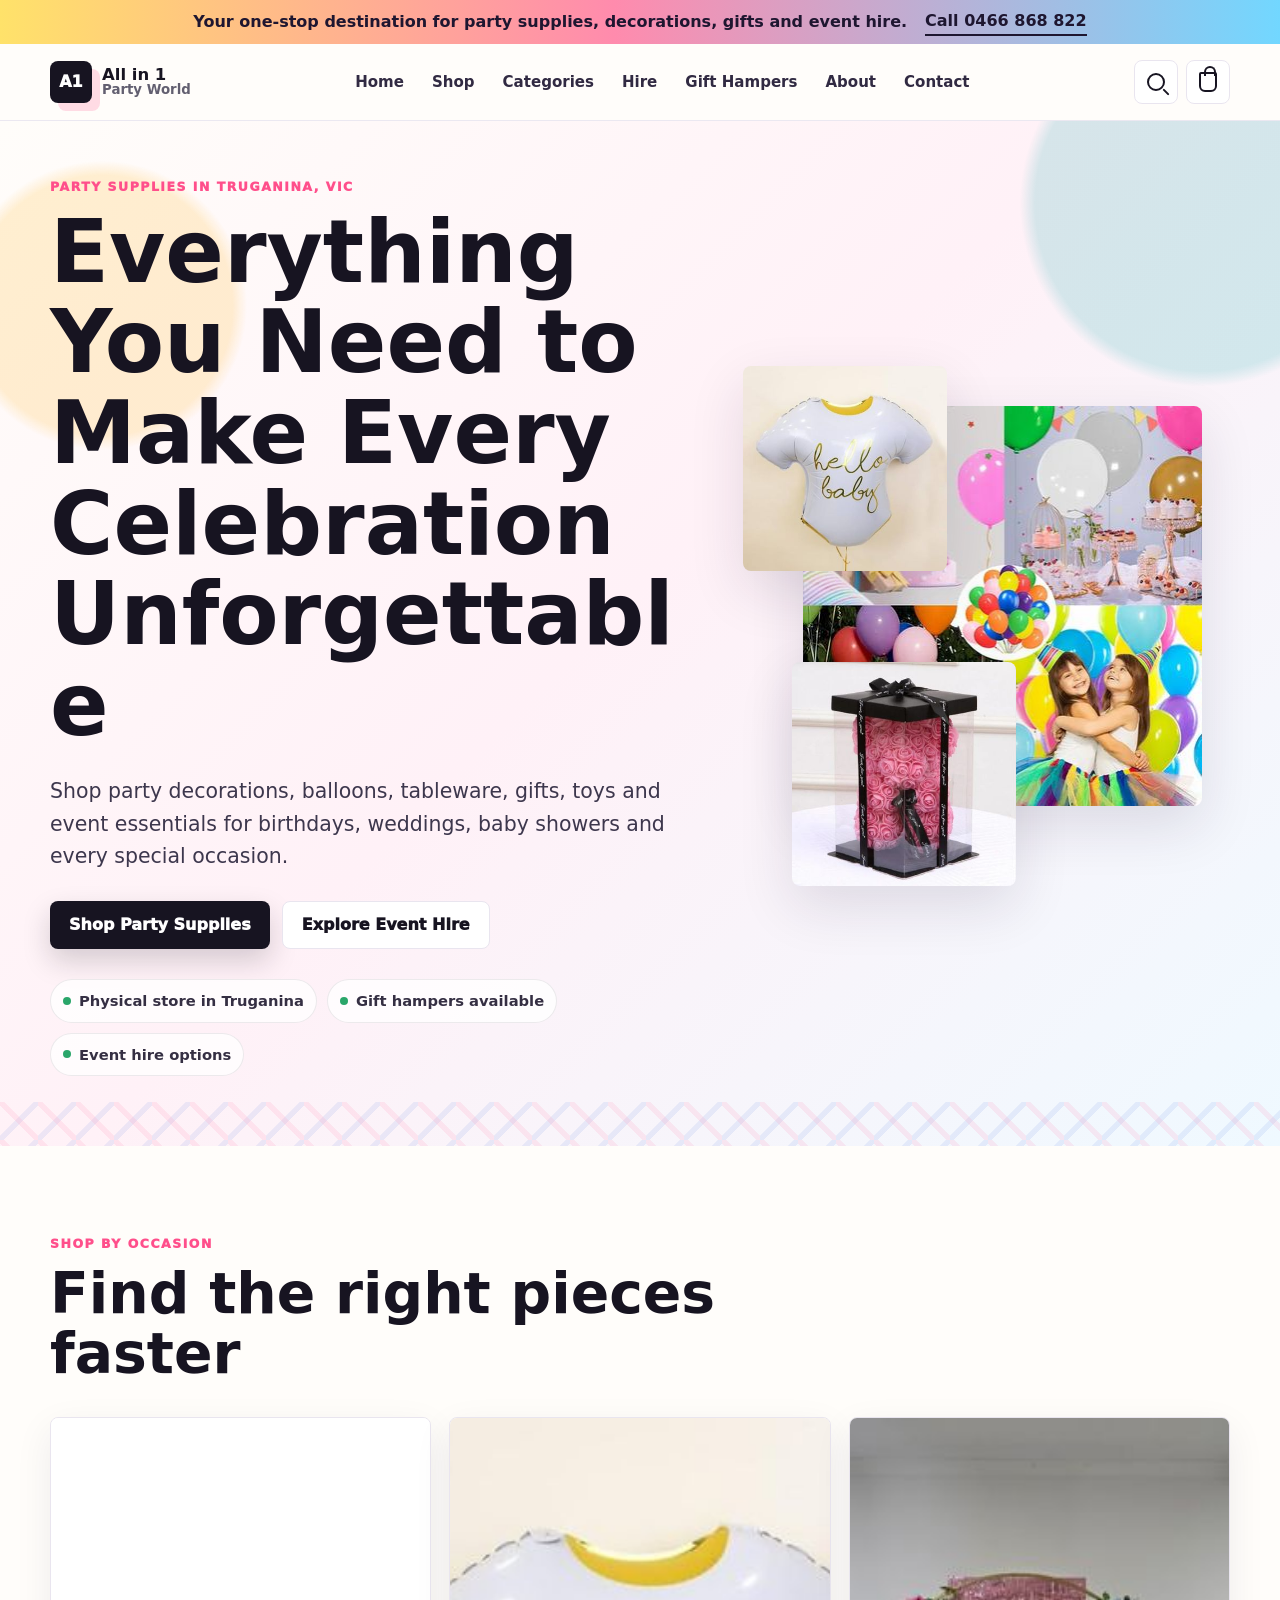
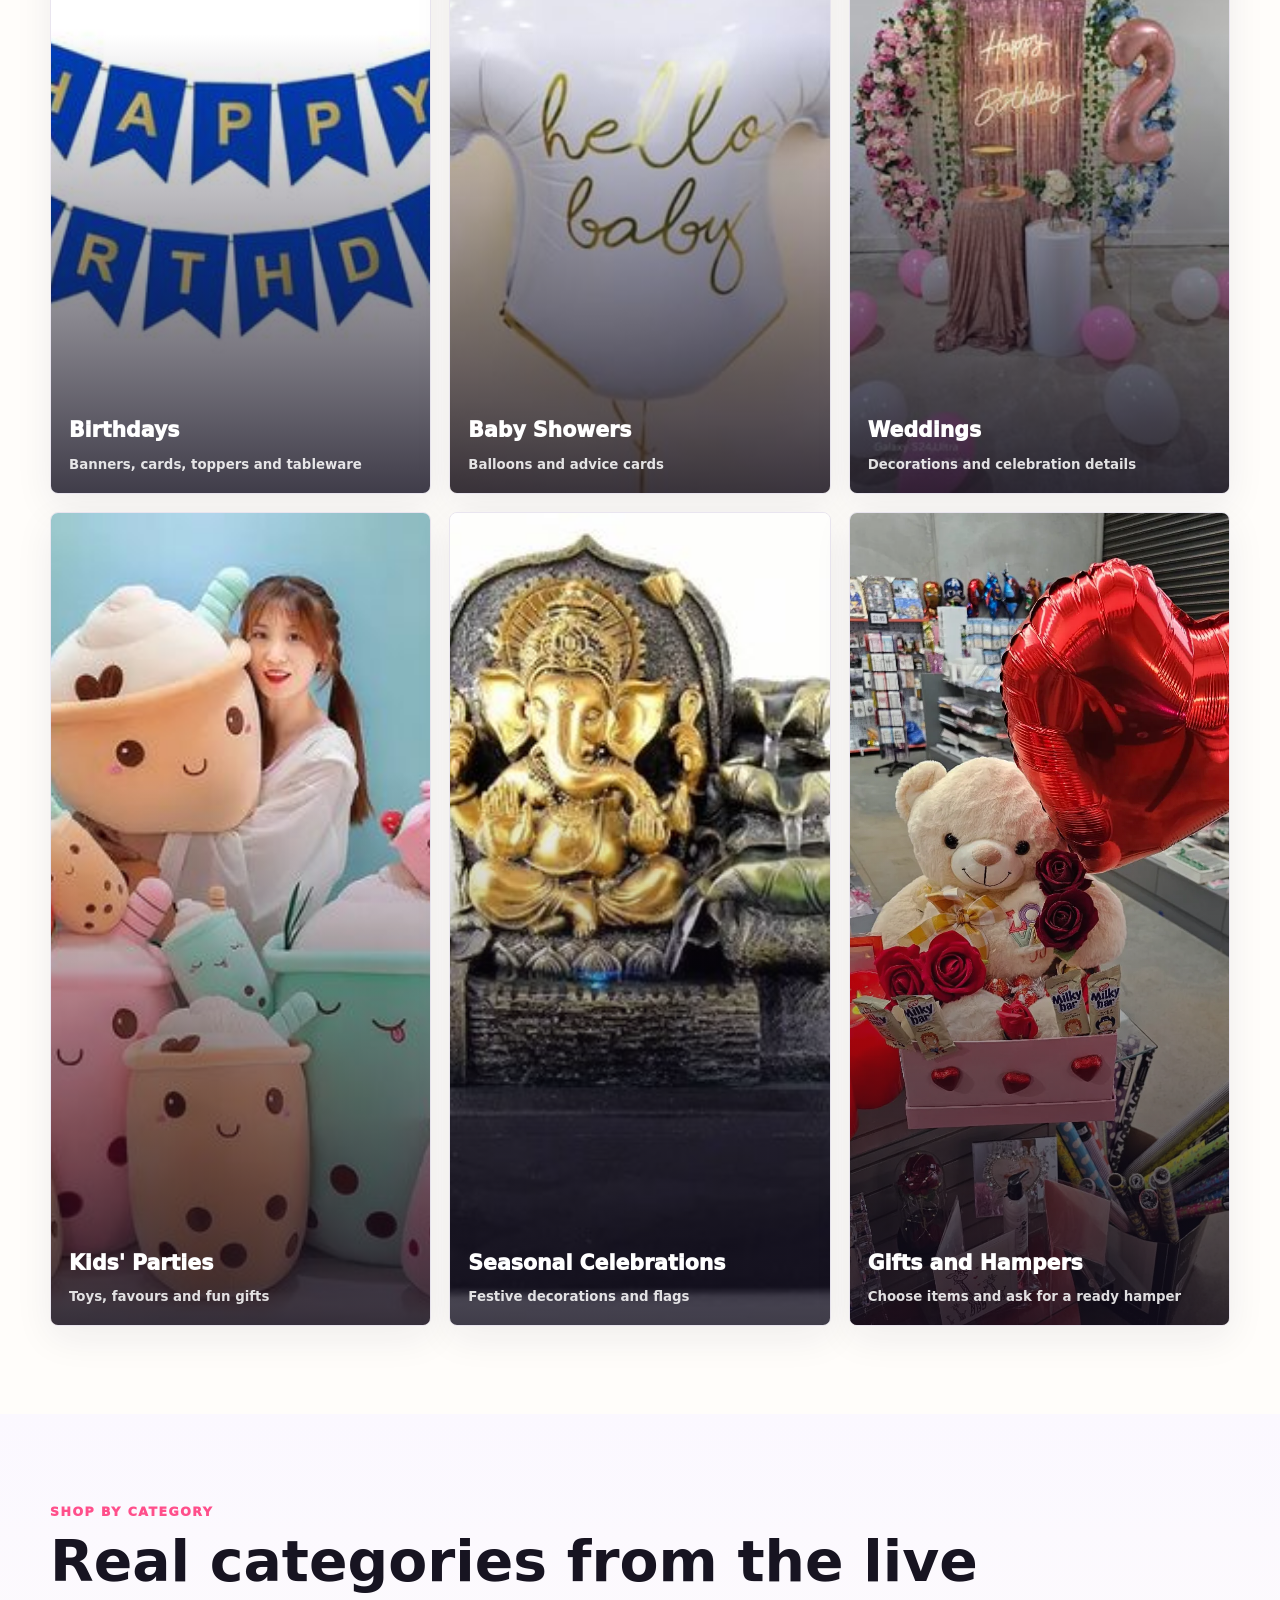
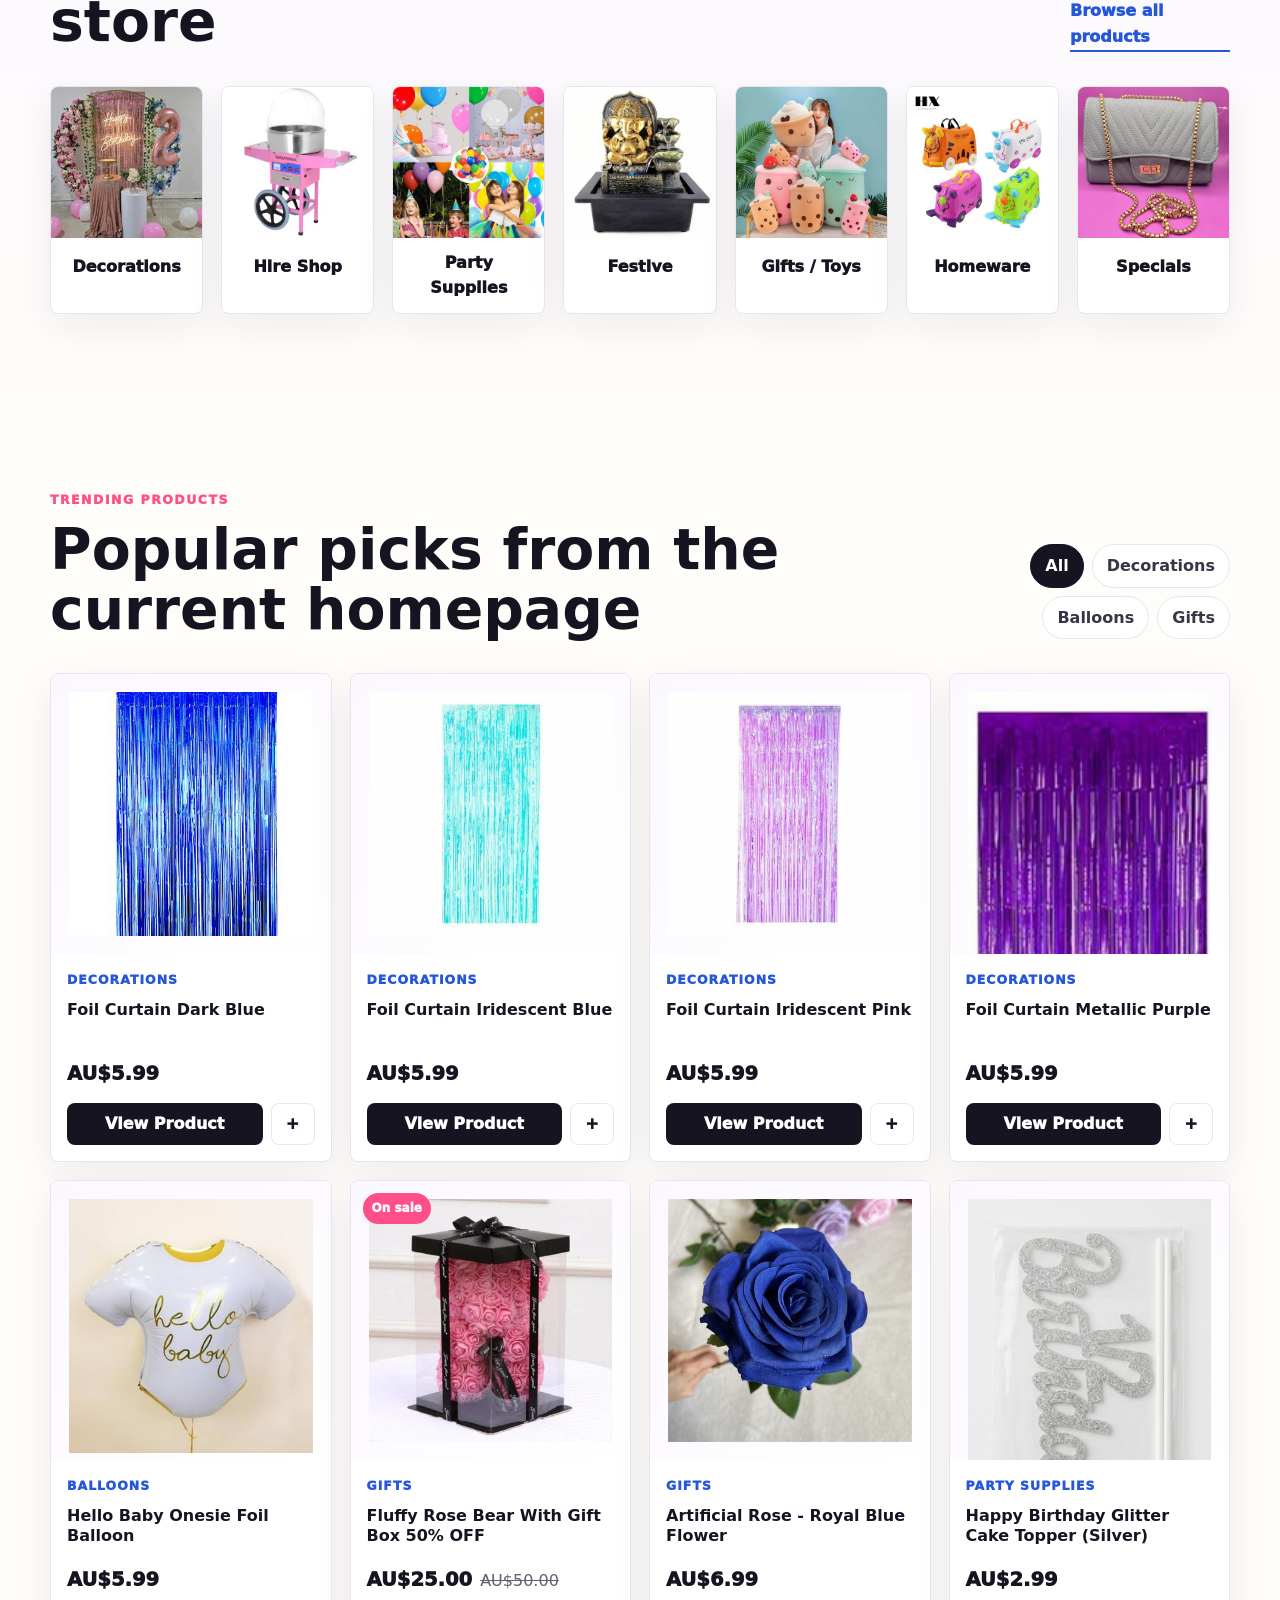
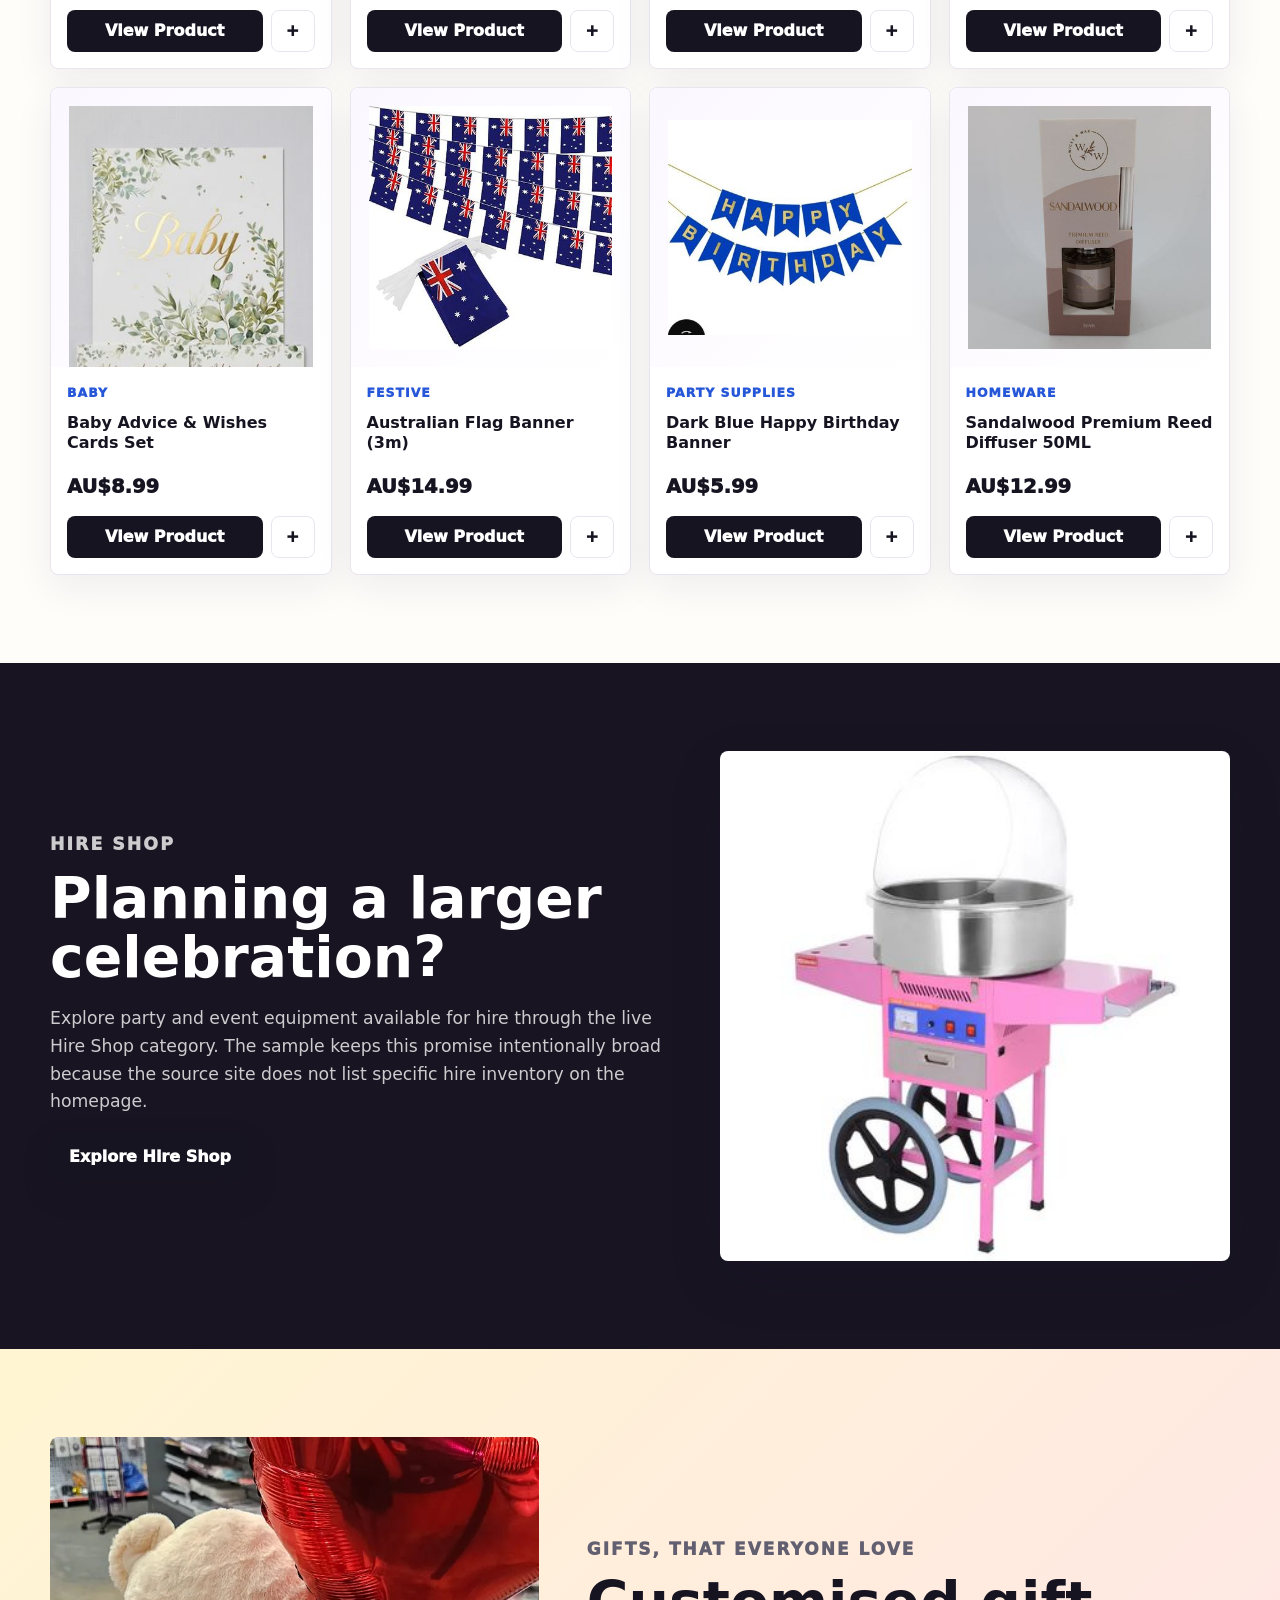
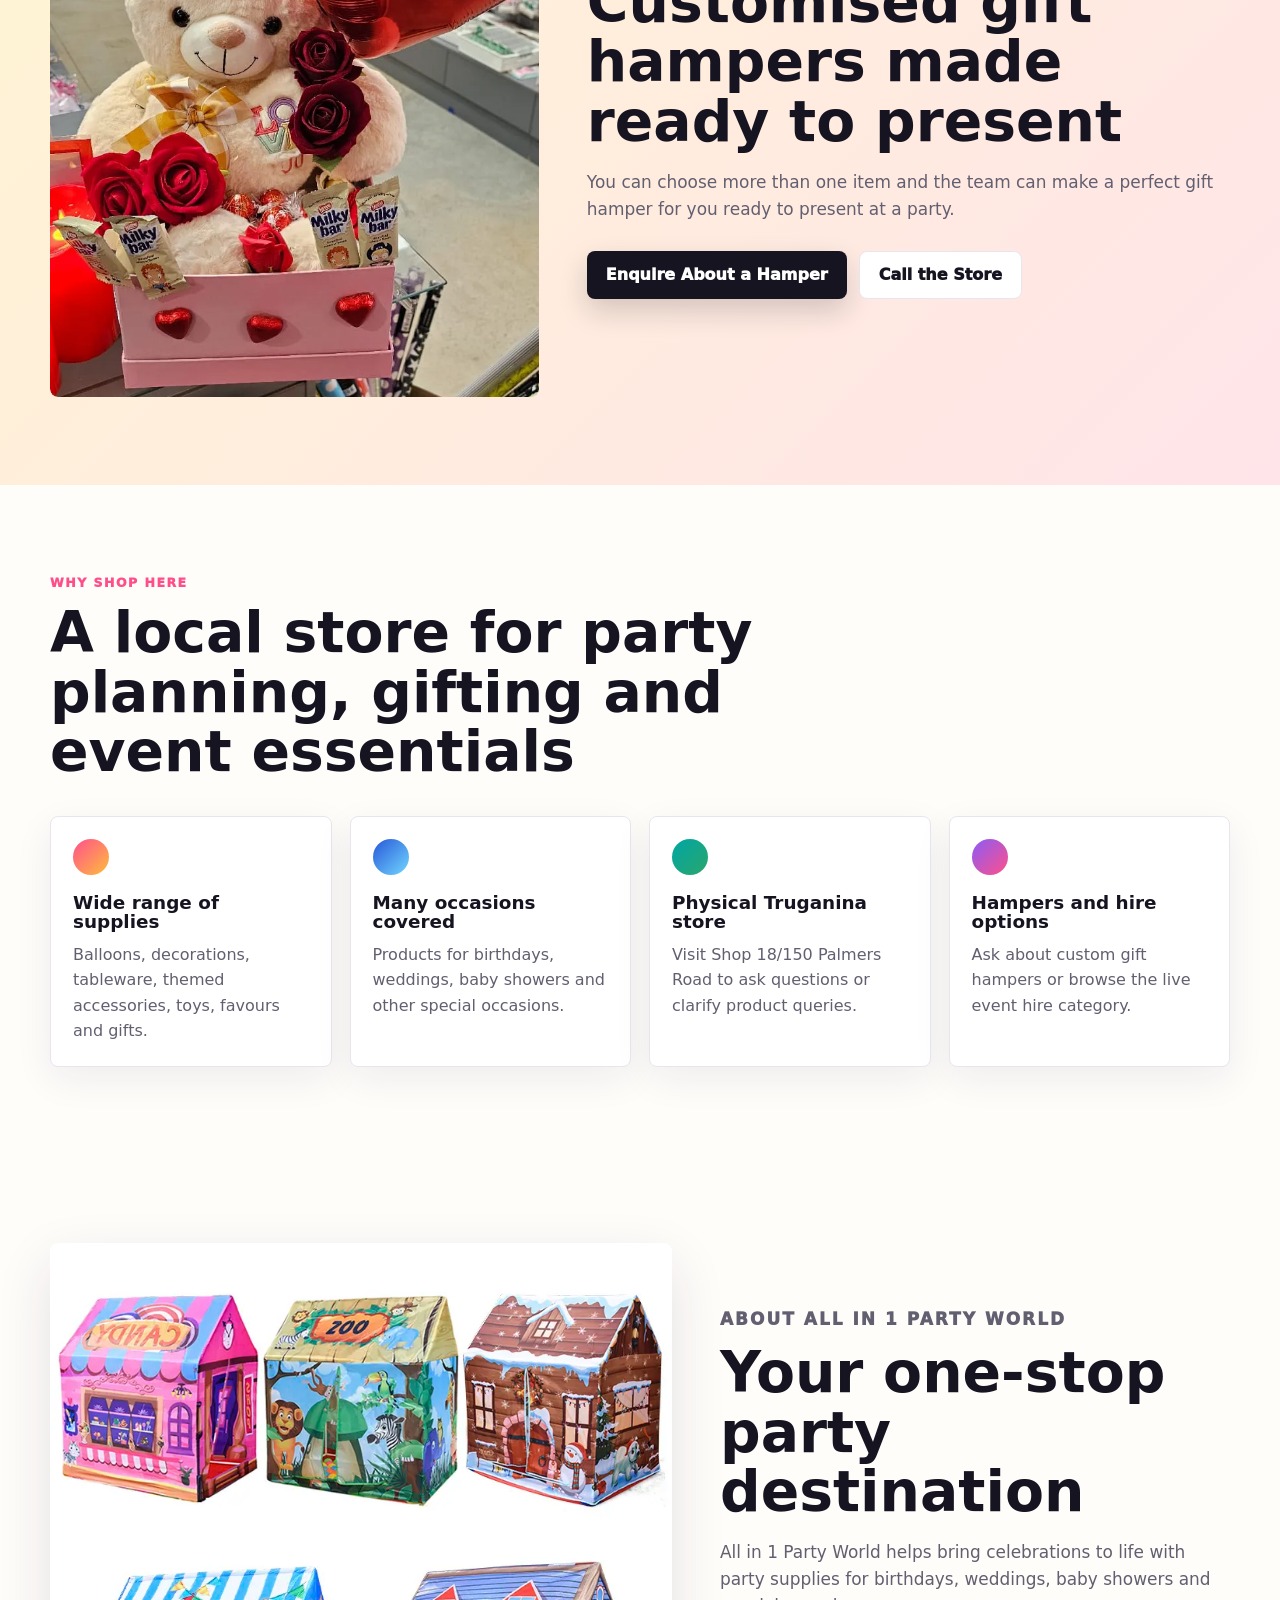
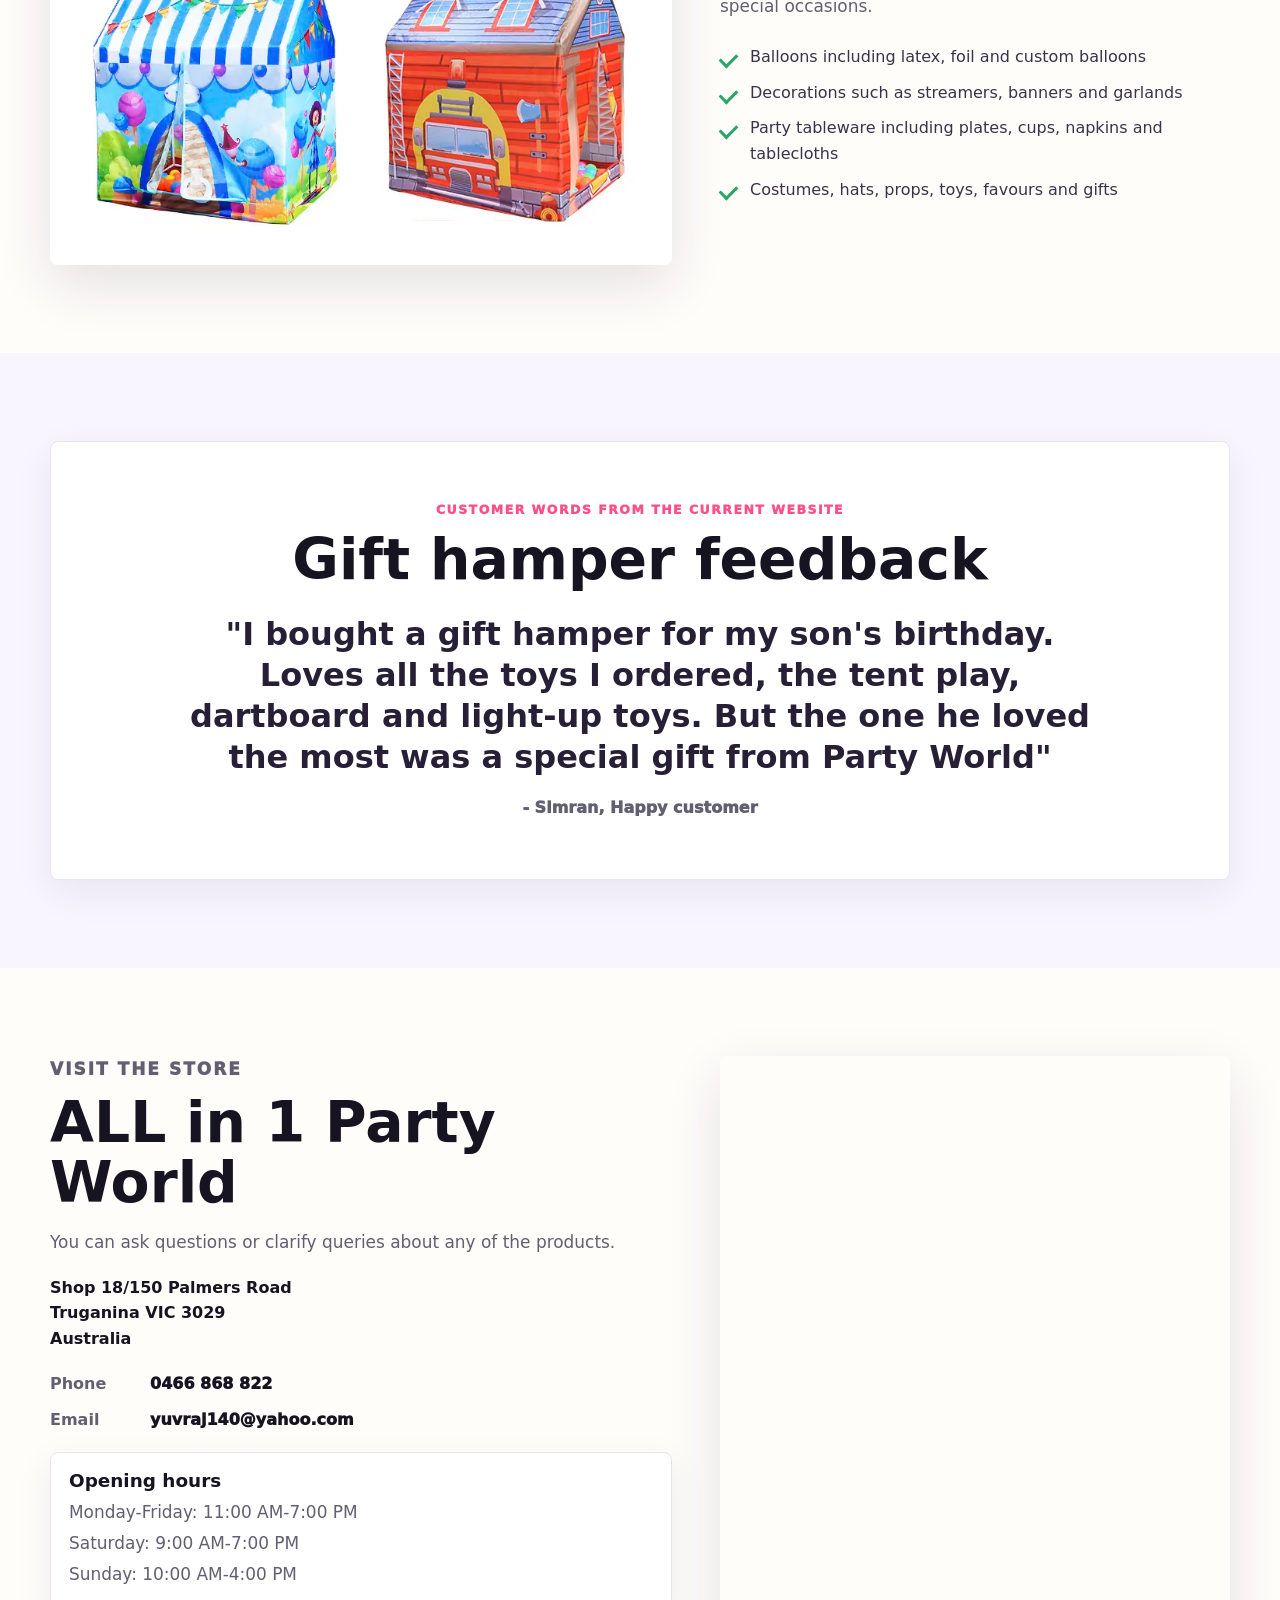
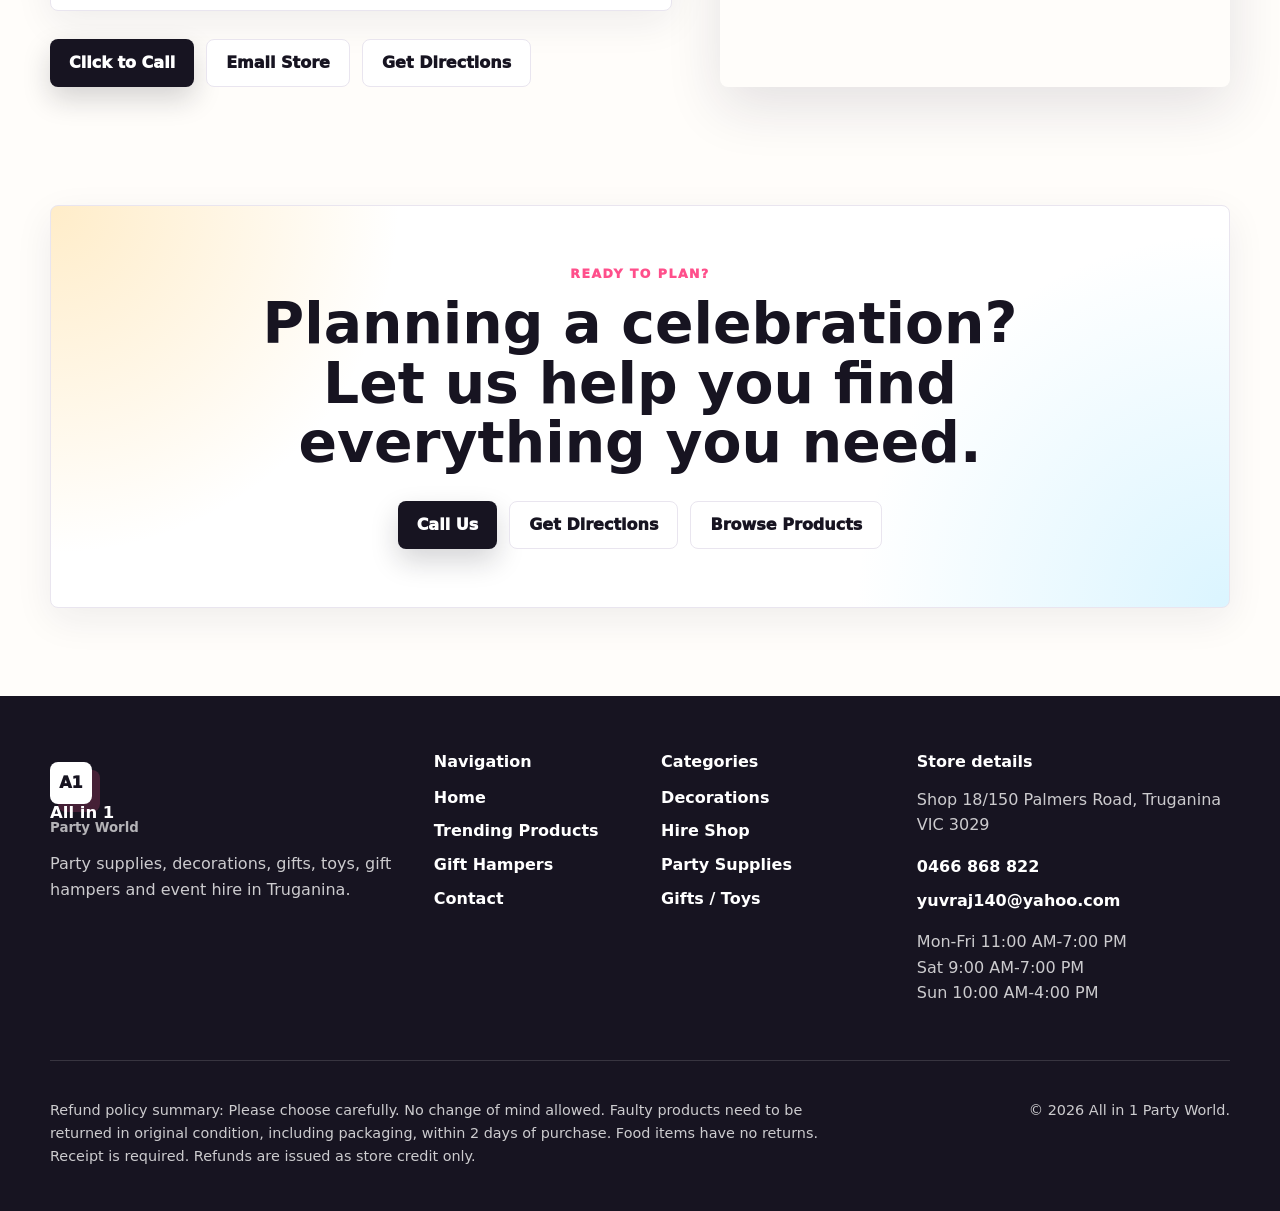
==== commit d4c82a36: "we" ====
--- a/index.html
+++ b/index.html
@@ -106,6 +106,7 @@
         <label for="site-search">Product search</label>
         <input id="site-search" type="search" placeholder="Search products and categories" data-search-input>
         <div class="search-results" data-search-results></div>
+        <button class="button secondary search-dismiss" type="button" data-search-close>Close search</button>
       </div>
     </div>
 
--- a/styles.css
+++ b/styles.css
@@ -281,6 +281,10 @@
   background: rgba(20, 15, 34, 0.5);
 }
 
+.search-panel[hidden] {
+  display: none !important;
+}
+
 .search-card {
   width: min(100%, 620px);
   background: #fff;
@@ -303,6 +307,11 @@
   line-height: 1;
 }
 
+.search-close:hover {
+  border-color: rgba(23, 20, 33, 0.22);
+  box-shadow: 0 8px 22px rgba(23, 20, 33, 0.1);
+}
+
 .search-card h2 {
   margin: 0 0 6px;
   font-size: 1.8rem;
@@ -341,6 +350,11 @@
   border: 1px solid var(--line);
   border-radius: var(--radius);
   background: #fff;
+}
+
+.search-dismiss {
+  width: 100%;
+  margin-top: 16px;
 }
 
 .section {
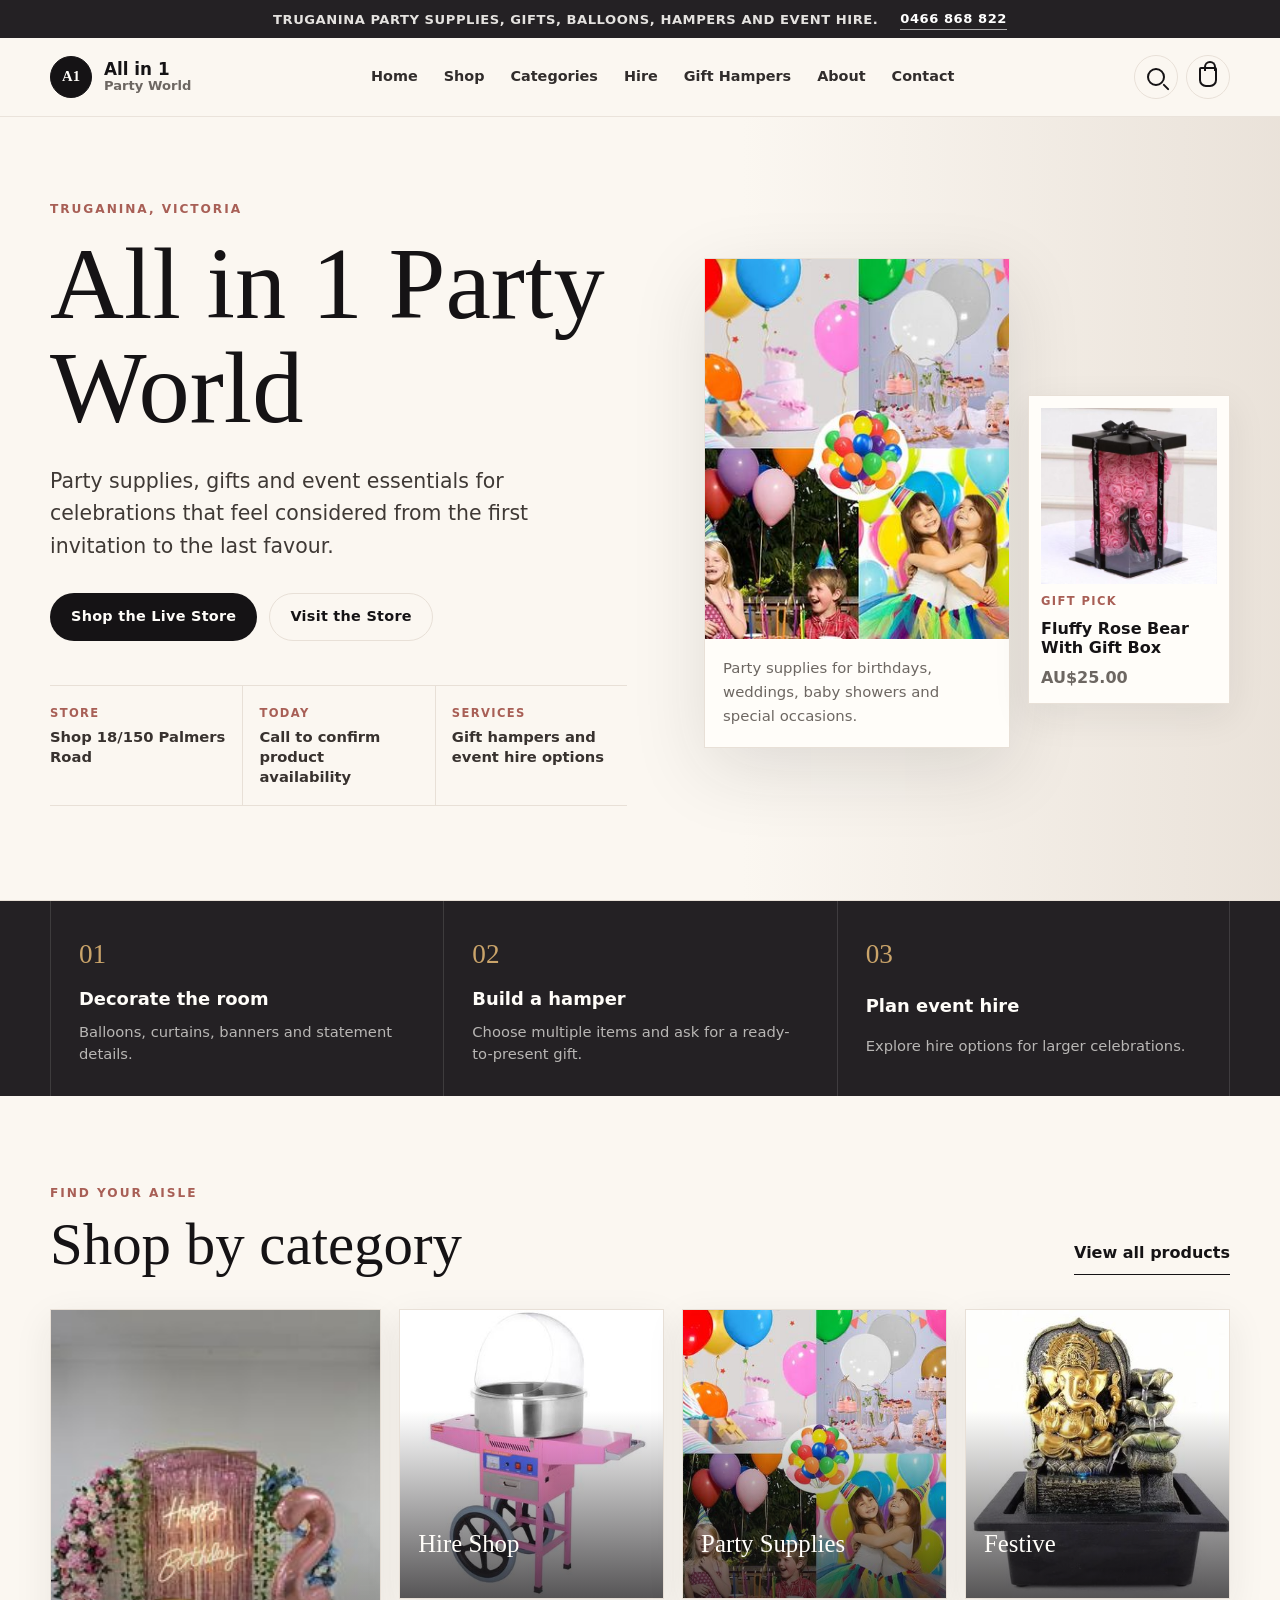
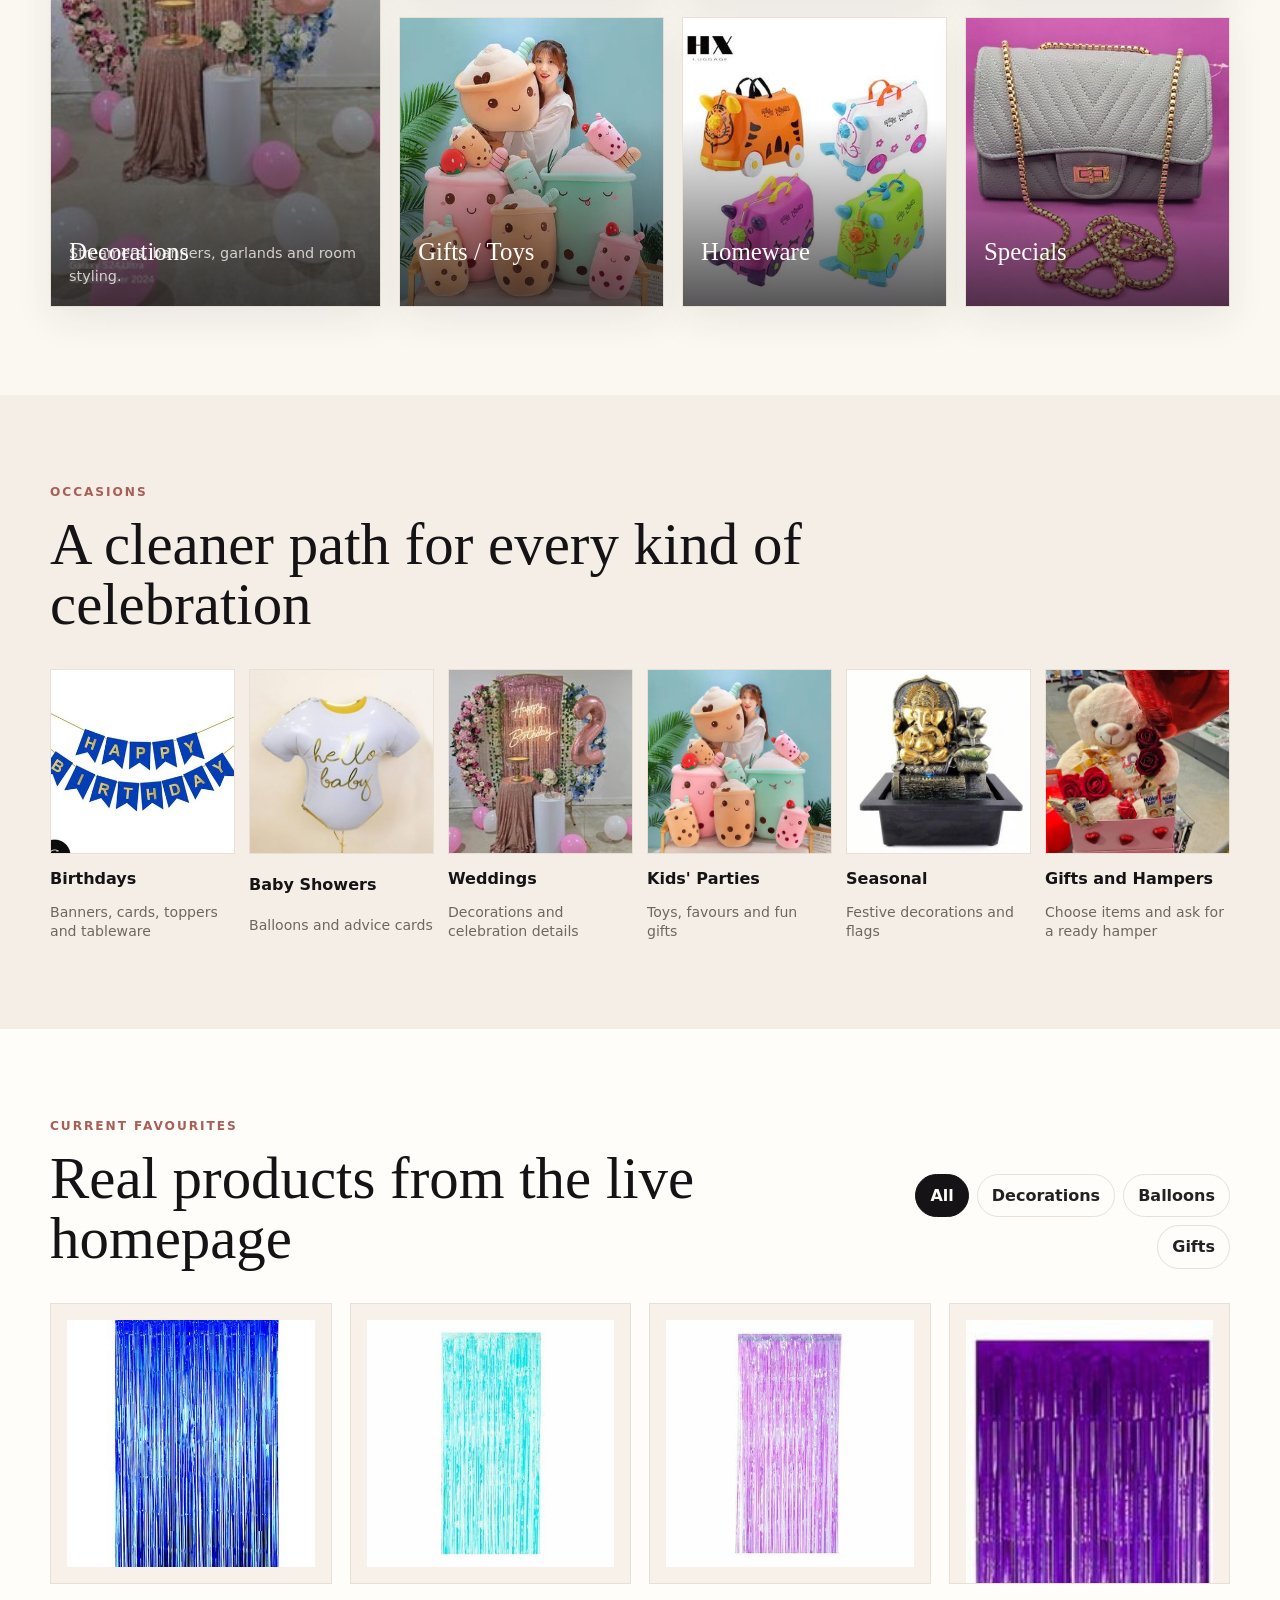
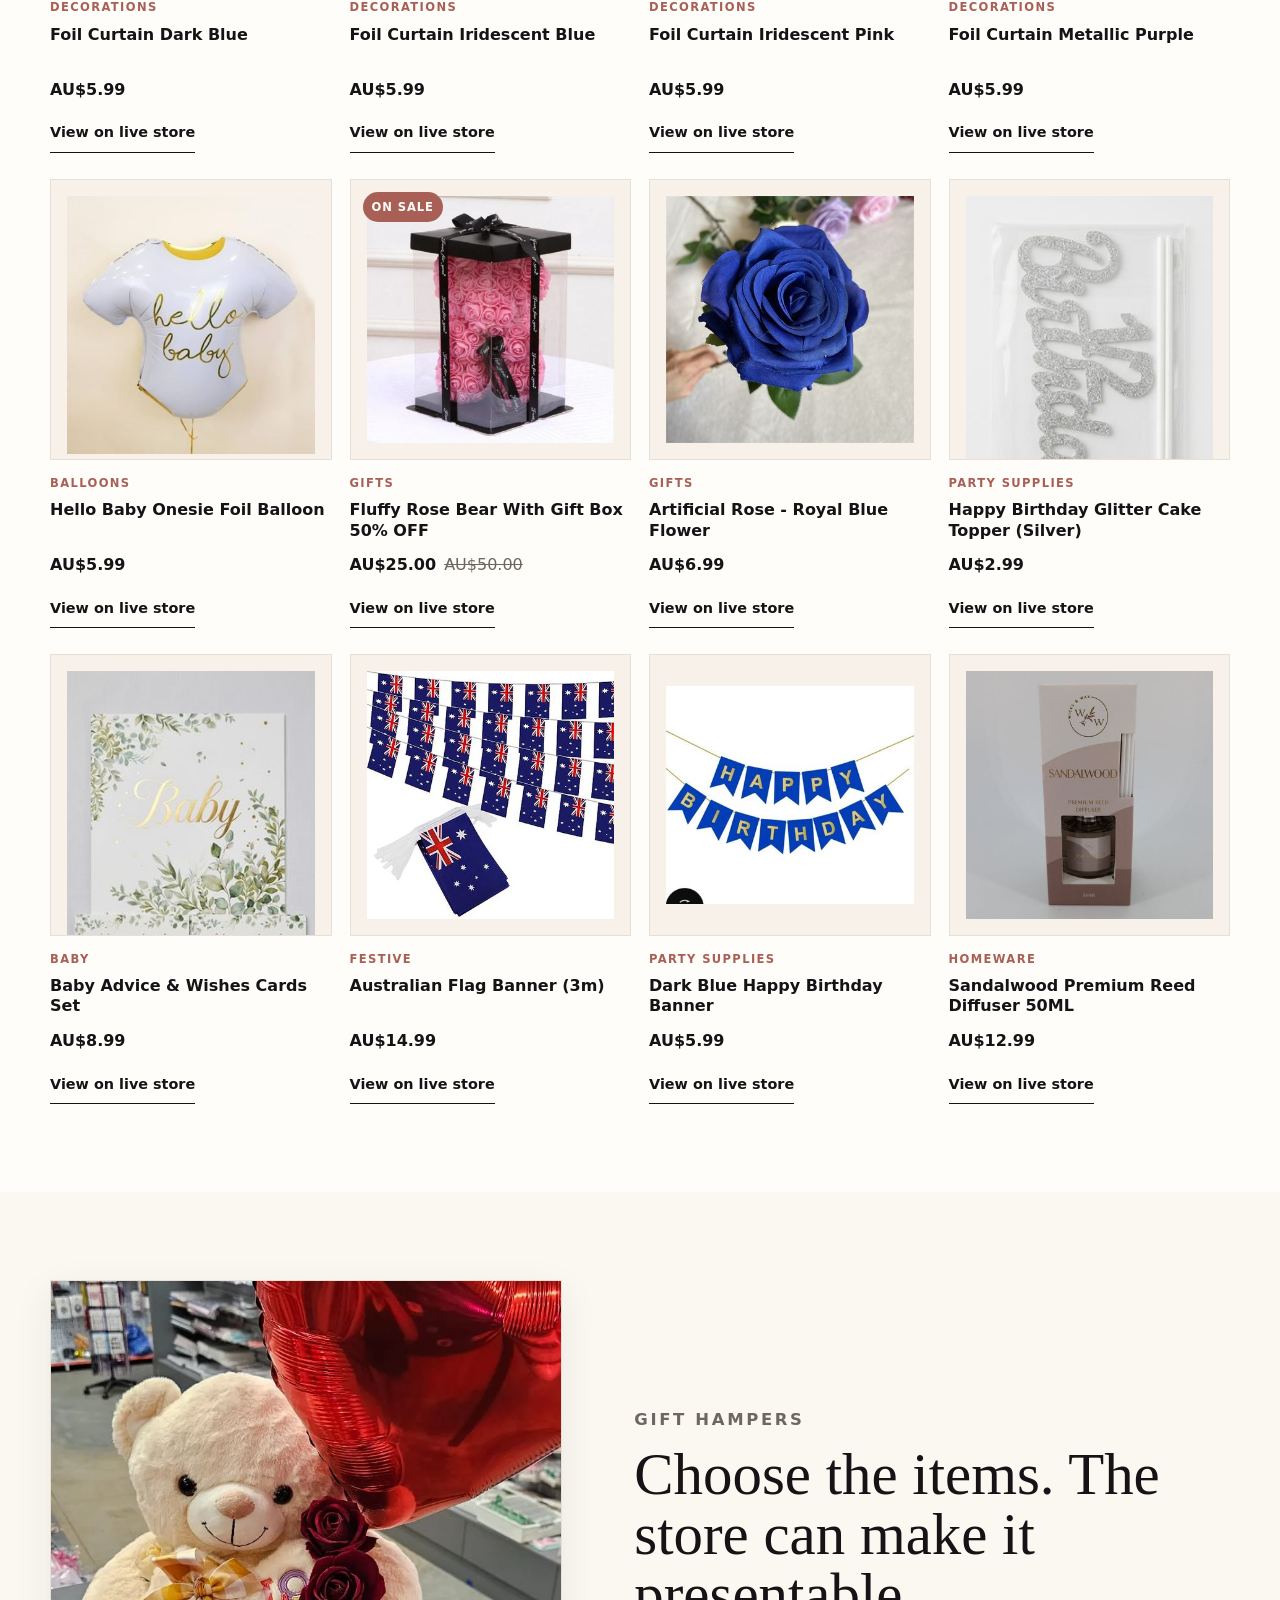
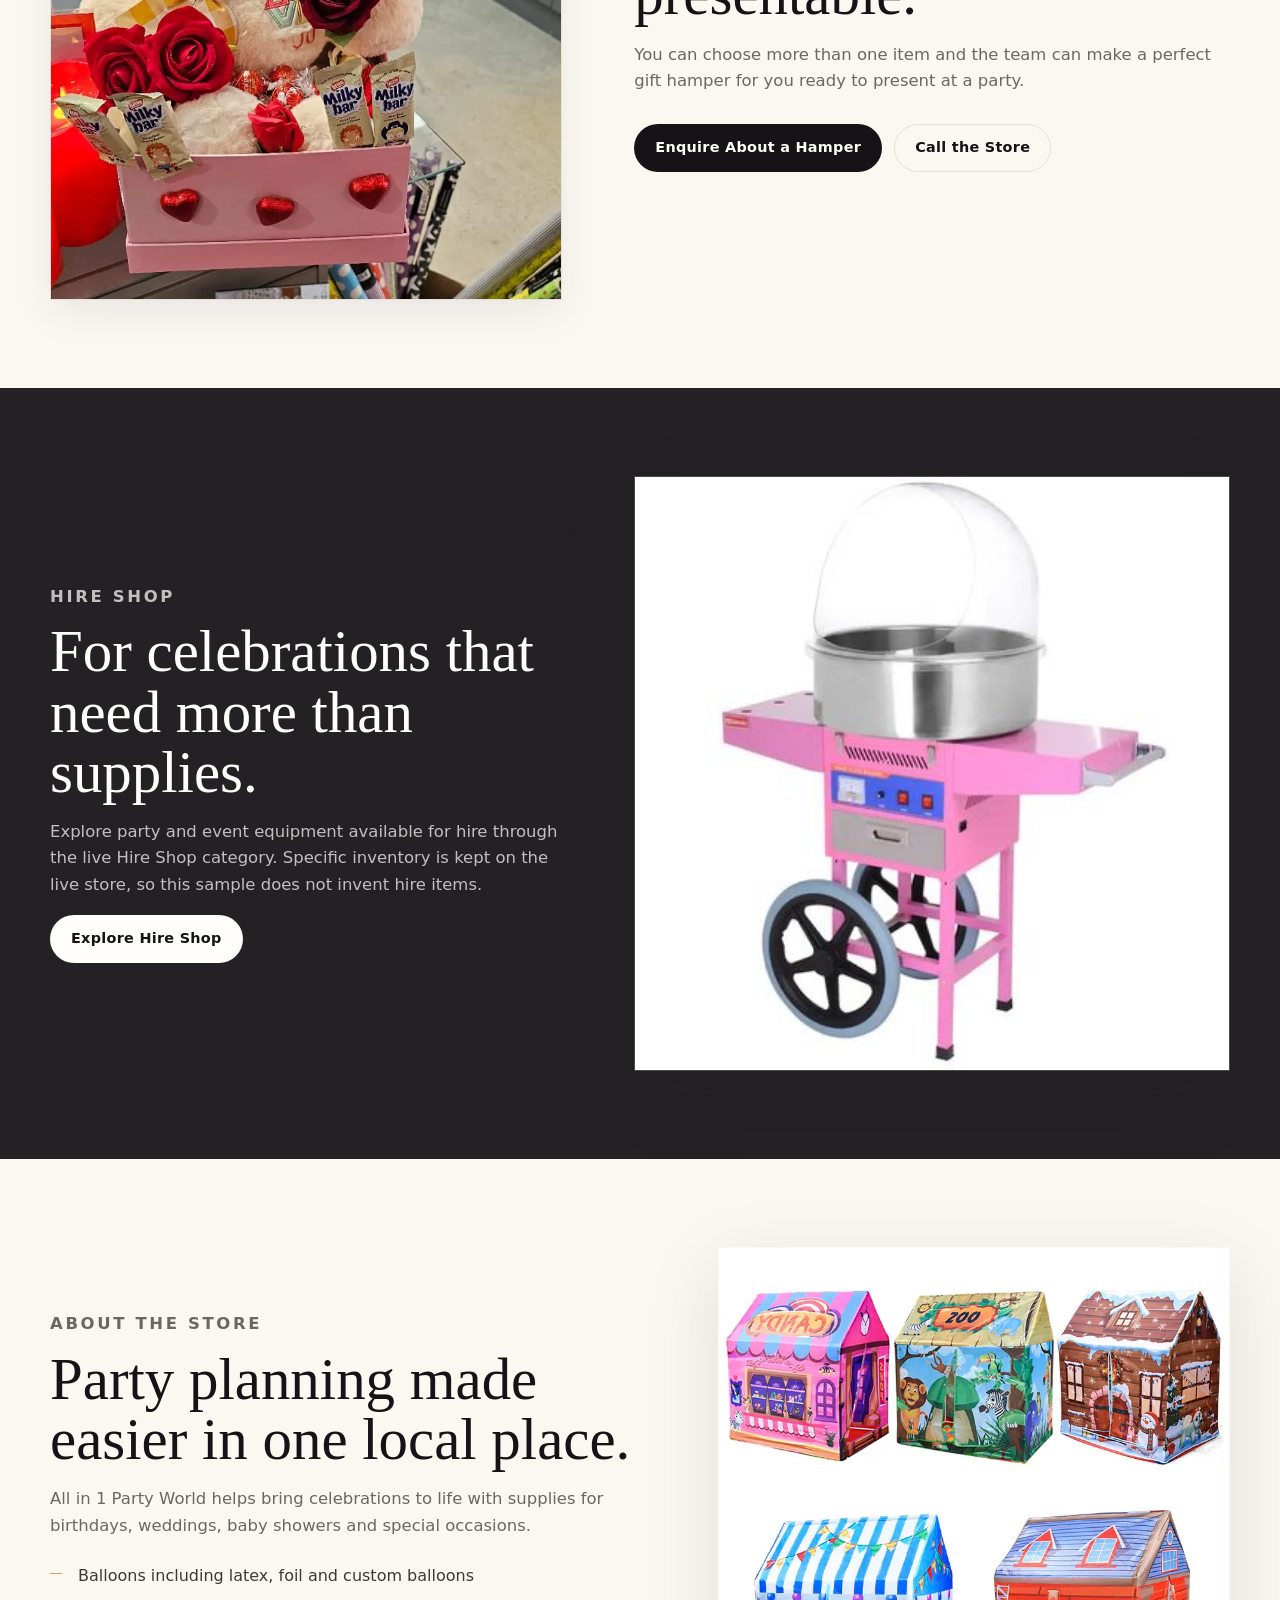
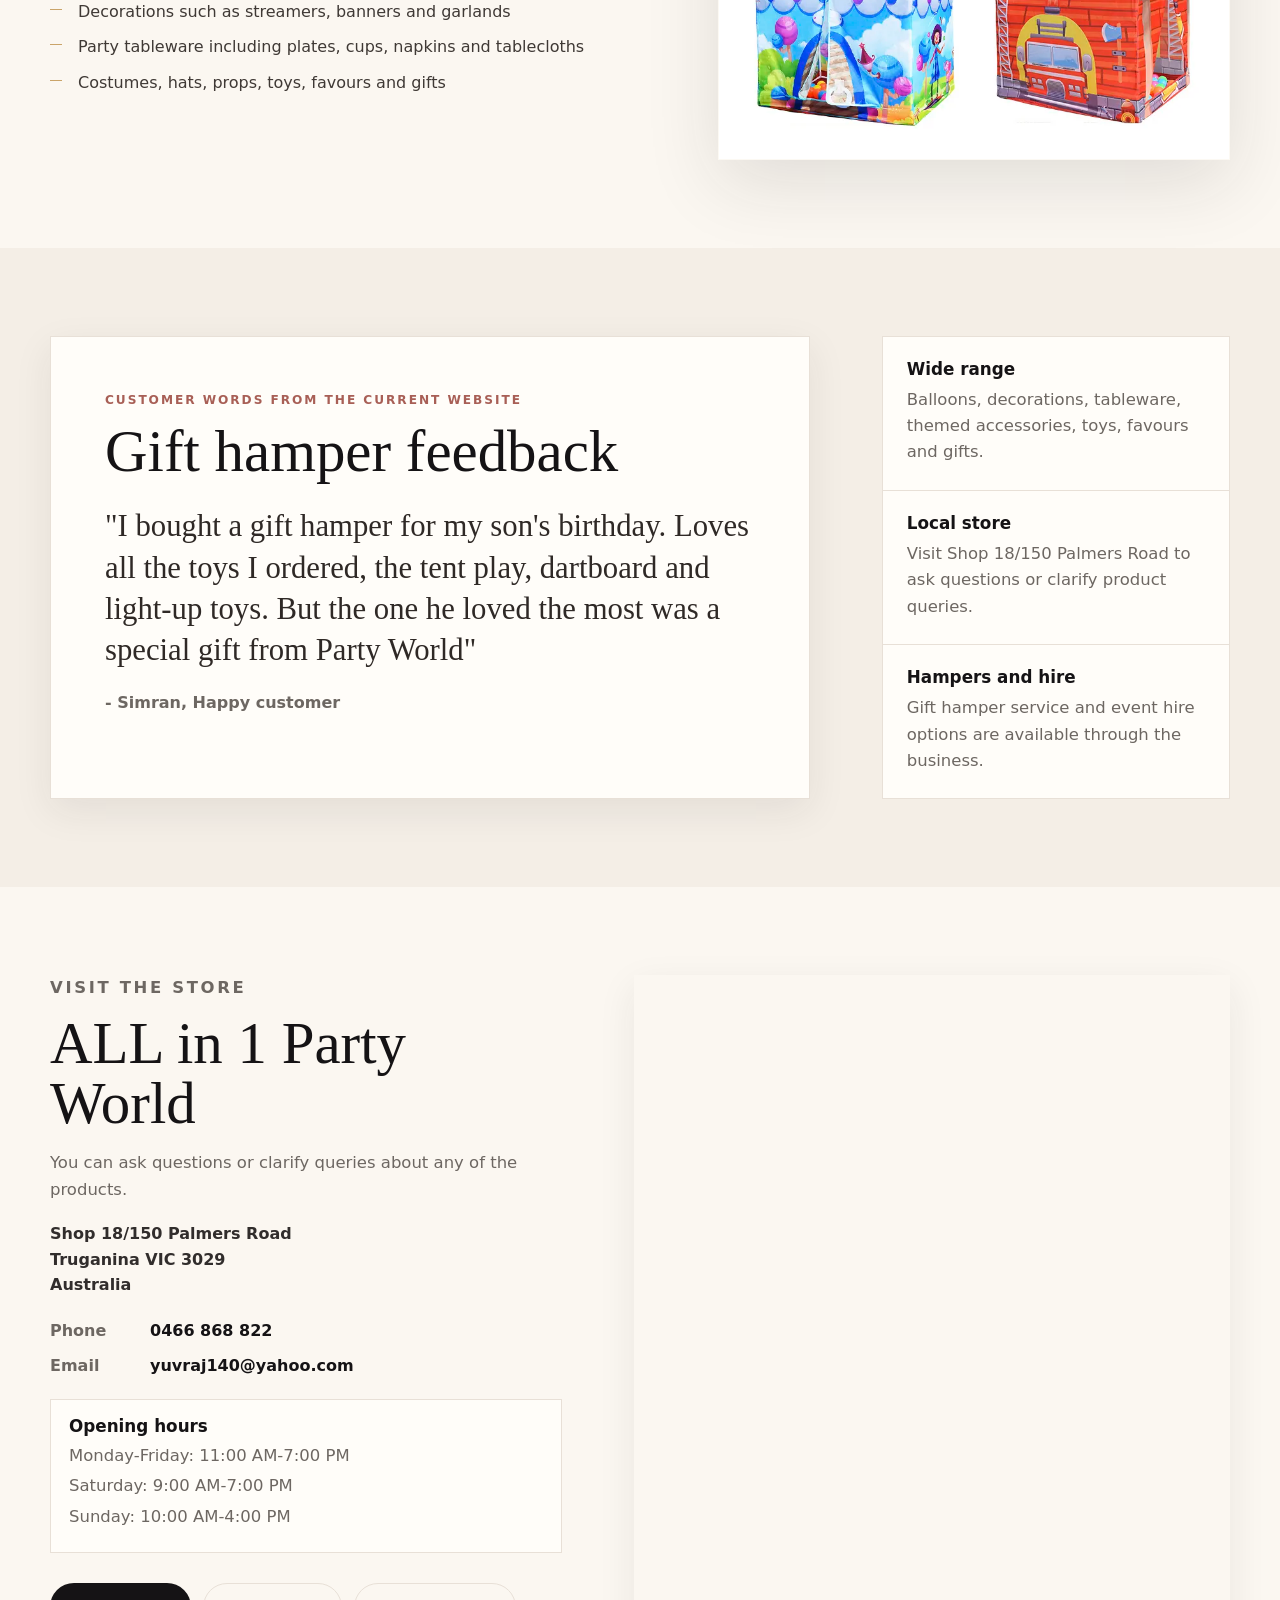
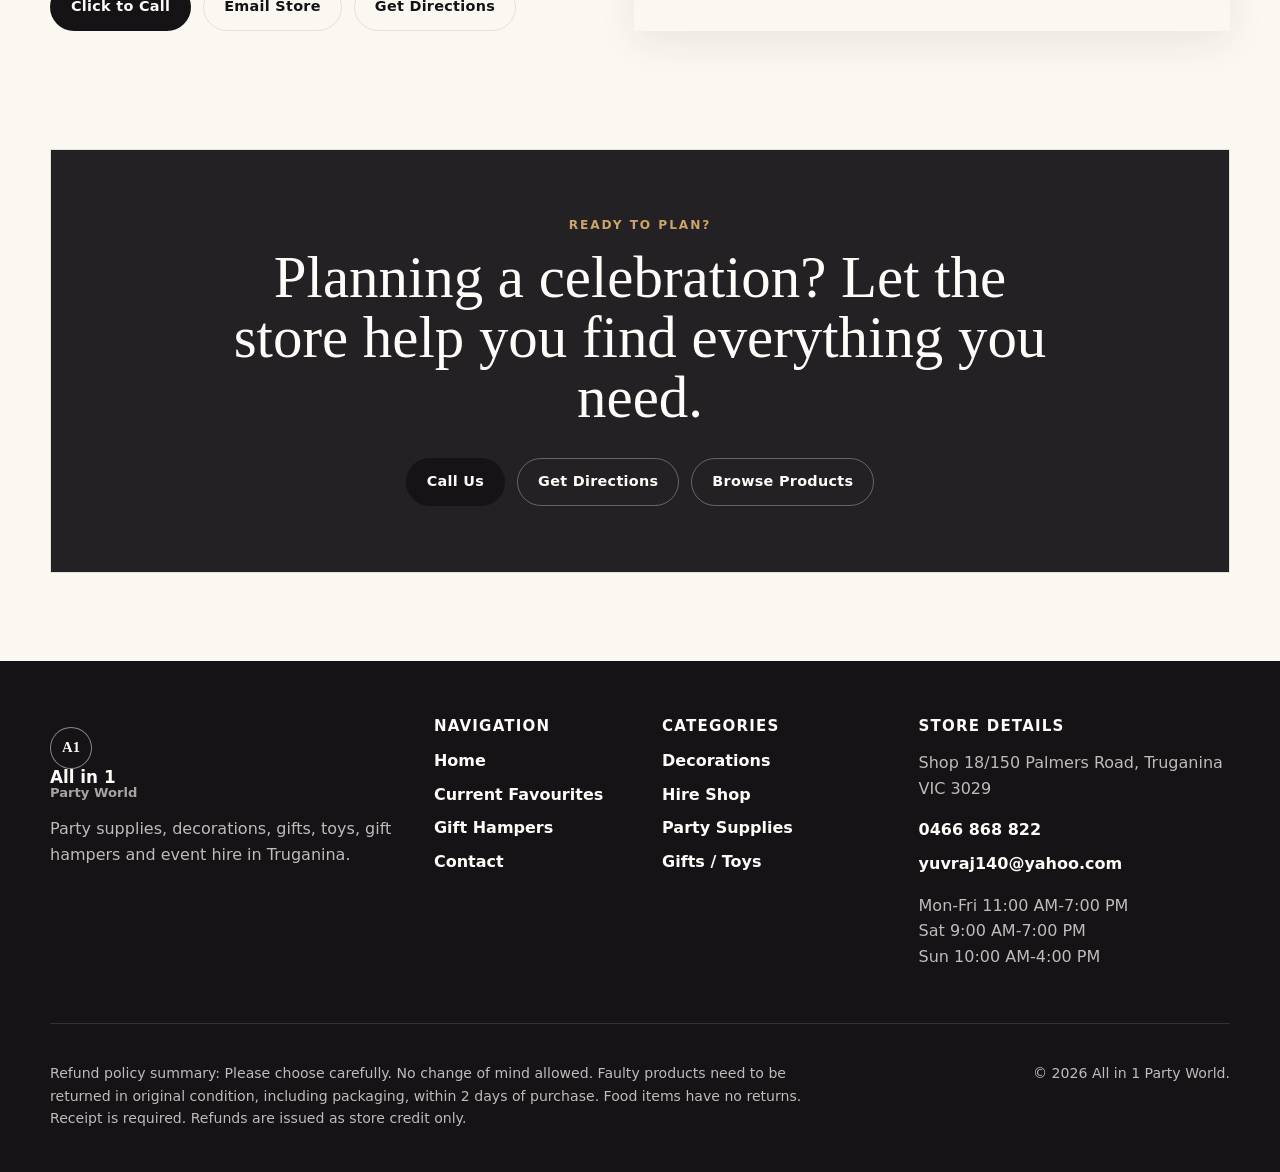
==== commit 02130f16: "we" ====
--- a/index.html
+++ b/index.html
@@ -21,7 +21,6 @@
         "url": "https://www.allin1partyworld.com.au/",
         "telephone": "+61466868822",
         "email": "yuvraj140@yahoo.com",
-        "image": "https://www.allin1partyworld.com.au/",
         "address": {
           "@type": "PostalAddress",
           "streetAddress": "Shop 18/150 Palmers Road",
@@ -57,8 +56,8 @@
     <a class="skip-link" href="#main">Skip to main content</a>
 
     <div class="announcement">
-      <p>Your one-stop destination for party supplies, decorations, gifts and event hire.</p>
-      <a href="tel:+61466868822">Call 0466 868 822</a>
+      <p>Truganina party supplies, gifts, balloons, hampers and event hire.</p>
+      <a href="tel:+61466868822">0466 868 822</a>
     </div>
 
     <header class="site-header" data-header>
@@ -101,45 +100,125 @@
     <div class="search-panel" role="dialog" aria-modal="true" aria-labelledby="search-title" hidden data-search-panel>
       <div class="search-card">
         <button class="search-close" type="button" aria-label="Close search" data-search-close>&times;</button>
-        <h2 id="search-title">Search the sample</h2>
-        <p>Try balloons, hamper, rose, cake topper, flag or diffuser.</p>
+        <h2 id="search-title">Search products</h2>
+        <p>Search featured products and key live-store categories.</p>
         <label for="site-search">Product search</label>
-        <input id="site-search" type="search" placeholder="Search products and categories" data-search-input>
+        <input id="site-search" type="search" placeholder="Try balloons, rose, topper, flag or diffuser" data-search-input>
         <div class="search-results" data-search-results></div>
         <button class="button secondary search-dismiss" type="button" data-search-close>Close search</button>
       </div>
     </div>
 
     <main id="main">
-      <section class="hero section">
+      <section class="hero">
         <div class="container hero-grid">
           <div class="hero-copy">
-            <p class="eyebrow">Party supplies in Truganina, VIC</p>
-            <h1>Everything You Need to Make Every Celebration Unforgettable</h1>
-            <p class="hero-text">Shop party decorations, balloons, tableware, gifts, toys and event essentials for birthdays, weddings, baby showers and every special occasion.</p>
+            <p class="eyebrow">Truganina, Victoria</p>
+            <h1>All in 1 Party World</h1>
+            <p class="hero-kicker">Party supplies, gifts and event essentials for celebrations that feel considered from the first invitation to the last favour.</p>
             <div class="button-row">
-              <a class="button primary" href="https://www.allin1partyworld.com.au/products" target="_blank" rel="noopener">Shop Party Supplies</a>
-              <a class="button secondary" href="https://www.allin1partyworld.com.au/products/Hire-Shop-c156344507" target="_blank" rel="noopener">Explore Event Hire</a>
-            </div>
-            <div class="hero-points" aria-label="Verified store highlights">
-              <span>Physical store in Truganina</span>
-              <span>Gift hampers available</span>
-              <span>Event hire options</span>
-            </div>
-          </div>
-          <div class="hero-media" aria-label="Party supplies collage">
-            <img class="hero-main-img" src="assets/images/category-party-supplies.jpg" alt="Party supplies category products from All in 1 Party World" width="400" height="400">
-            <img class="hero-float one" src="assets/images/product-hello-baby-onesie-foil-balloon.jpg" alt="Hello Baby Onesie Foil Balloon" width="383" height="400">
-            <img class="hero-float two" src="assets/images/product-fluffy-rose-bear-gift-box.jpg" alt="Fluffy Rose Bear With Gift Box" width="400" height="400">
-          </div>
-        </div>
-      </section>
-
-      <section class="section occasions" id="occasions" aria-labelledby="occasion-title">
+              <a class="button primary" href="https://www.allin1partyworld.com.au/products" target="_blank" rel="noopener">Shop the Live Store</a>
+              <a class="button secondary" href="#contact">Visit the Store</a>
+            </div>
+            <dl class="hero-details" aria-label="Store highlights">
+              <div>
+                <dt>Store</dt>
+                <dd>Shop 18/150 Palmers Road</dd>
+              </div>
+              <div>
+                <dt>Today</dt>
+                <dd>Call to confirm product availability</dd>
+              </div>
+              <div>
+                <dt>Services</dt>
+                <dd>Gift hampers and event hire options</dd>
+              </div>
+            </dl>
+          </div>
+
+          <div class="hero-showcase" aria-label="Featured All in 1 Party World products">
+            <figure class="showcase-main">
+              <img src="assets/images/category-party-supplies.jpg" alt="Party supplies from All in 1 Party World" width="400" height="400">
+              <figcaption>Party supplies for birthdays, weddings, baby showers and special occasions.</figcaption>
+            </figure>
+            <a class="showcase-product" href="https://www.allin1partyworld.com.au/products/Fluffy-Rose-Bear-With-Gift-Box-50-OFF-p696821657" target="_blank" rel="noopener">
+              <img src="assets/images/product-fluffy-rose-bear-gift-box.jpg" alt="Fluffy Rose Bear With Gift Box 50% OFF" width="400" height="400">
+              <span>Gift pick</span>
+              <strong>Fluffy Rose Bear With Gift Box</strong>
+              <em>AU$25.00</em>
+            </a>
+          </div>
+        </div>
+      </section>
+
+      <section class="section editorial-strip" aria-label="Featured store services">
+        <div class="container strip-grid">
+          <a href="https://www.allin1partyworld.com.au/products/Decorations-c171072752" target="_blank" rel="noopener">
+            <span>01</span>
+            <strong>Decorate the room</strong>
+            <small>Balloons, curtains, banners and statement details.</small>
+          </a>
+          <a href="#hampers">
+            <span>02</span>
+            <strong>Build a hamper</strong>
+            <small>Choose multiple items and ask for a ready-to-present gift.</small>
+          </a>
+          <a href="https://www.allin1partyworld.com.au/products/Hire-Shop-c156344507" target="_blank" rel="noopener">
+            <span>03</span>
+            <strong>Plan event hire</strong>
+            <small>Explore hire options for larger celebrations.</small>
+          </a>
+        </div>
+      </section>
+
+      <section class="section" id="categories" aria-labelledby="category-title">
+        <div class="container">
+          <div class="section-heading split">
+            <div>
+              <p class="eyebrow">Find your aisle</p>
+              <h2 id="category-title">Shop by category</h2>
+            </div>
+            <a class="text-link" href="https://www.allin1partyworld.com.au/products" target="_blank" rel="noopener">View all products</a>
+          </div>
+          <div class="category-grid">
+            <a class="category-card feature" href="https://www.allin1partyworld.com.au/products/Decorations-c171072752" target="_blank" rel="noopener">
+              <img src="assets/images/category-decorations.jpg" alt="Decorations" width="225" height="400" loading="lazy">
+              <span>Decorations</span>
+              <small>Streamers, banners, garlands and room styling.</small>
+            </a>
+            <a class="category-card" href="https://www.allin1partyworld.com.au/products/Hire-Shop-c156344507" target="_blank" rel="noopener">
+              <img src="assets/images/category-hire-shop.jpg" alt="Hire Shop" width="400" height="400" loading="lazy">
+              <span>Hire Shop</span>
+            </a>
+            <a class="category-card" href="https://www.allin1partyworld.com.au/products/Party-Supplies-c121040466" target="_blank" rel="noopener">
+              <img src="assets/images/category-party-supplies.jpg" alt="Party Supplies" width="400" height="400" loading="lazy">
+              <span>Party Supplies</span>
+            </a>
+            <a class="category-card" href="https://www.allin1partyworld.com.au/products/Festive-c172918753" target="_blank" rel="noopener">
+              <img src="assets/images/category-festive.jpg" alt="Festive" width="400" height="400" loading="lazy">
+              <span>Festive</span>
+            </a>
+            <a class="category-card" href="https://www.allin1partyworld.com.au/products/Gifts-Toys-c120620763" target="_blank" rel="noopener">
+              <img src="assets/images/category-gifts-toys.jpg" alt="Gifts and toys" width="400" height="400" loading="lazy">
+              <span>Gifts / Toys</span>
+            </a>
+            <a class="category-card" href="https://www.allin1partyworld.com.au/products/Homeware-c120630776" target="_blank" rel="noopener">
+              <img src="assets/images/category-homeware.jpg" alt="Homeware" width="400" height="400" loading="lazy">
+              <span>Homeware</span>
+            </a>
+            <a class="category-card" href="https://www.allin1partyworld.com.au/products/Motherss-Day-Gifts-Specials-c200046002" target="_blank" rel="noopener">
+              <img src="assets/images/category-specials.jpg" alt="Mothers's Day Gifts Specials" width="371" height="400" loading="lazy">
+              <span>Specials</span>
+            </a>
+          </div>
+        </div>
+      </section>
+
+      <section class="section occasion-section" id="occasions" aria-labelledby="occasion-title">
         <div class="container">
           <div class="section-heading">
-            <p class="eyebrow">Shop by occasion</p>
-            <h2 id="occasion-title">Find the right pieces faster</h2>
+            <p class="eyebrow">Occasions</p>
+            <h2 id="occasion-title">A cleaner path for every kind of celebration</h2>
           </div>
           <div class="occasion-grid">
             <a class="occasion-card" href="https://www.allin1partyworld.com.au/products/Party-Supplies-c121040466" target="_blank" rel="noopener">
@@ -164,7 +243,7 @@
             </a>
             <a class="occasion-card" href="https://www.allin1partyworld.com.au/products/Festive-c172918753" target="_blank" rel="noopener">
               <img src="assets/images/category-festive.jpg" alt="Festive category" width="400" height="400" loading="lazy">
-              <span>Seasonal Celebrations</span>
+              <span>Seasonal</span>
               <small>Festive decorations and flags</small>
             </a>
             <a class="occasion-card" href="#hampers">
@@ -176,54 +255,12 @@
         </div>
       </section>
 
-      <section class="section soft" id="categories" aria-labelledby="category-title">
+      <section class="section product-section" id="products" aria-labelledby="products-title">
         <div class="container">
           <div class="section-heading split">
             <div>
-              <p class="eyebrow">Shop by category</p>
-              <h2 id="category-title">Real categories from the live store</h2>
-            </div>
-            <a class="text-link" href="https://www.allin1partyworld.com.au/products" target="_blank" rel="noopener">Browse all products</a>
-          </div>
-          <div class="category-grid">
-            <a class="category-card" href="https://www.allin1partyworld.com.au/products/Decorations-c171072752" target="_blank" rel="noopener">
-              <img src="assets/images/category-decorations.jpg" alt="Decorations" width="225" height="400" loading="lazy">
-              <span>Decorations</span>
-            </a>
-            <a class="category-card" href="https://www.allin1partyworld.com.au/products/Hire-Shop-c156344507" target="_blank" rel="noopener">
-              <img src="assets/images/category-hire-shop.jpg" alt="Hire Shop" width="400" height="400" loading="lazy">
-              <span>Hire Shop</span>
-            </a>
-            <a class="category-card" href="https://www.allin1partyworld.com.au/products/Party-Supplies-c121040466" target="_blank" rel="noopener">
-              <img src="assets/images/category-party-supplies.jpg" alt="Party Supplies" width="400" height="400" loading="lazy">
-              <span>Party Supplies</span>
-            </a>
-            <a class="category-card" href="https://www.allin1partyworld.com.au/products/Festive-c172918753" target="_blank" rel="noopener">
-              <img src="assets/images/category-festive.jpg" alt="Festive" width="400" height="400" loading="lazy">
-              <span>Festive</span>
-            </a>
-            <a class="category-card" href="https://www.allin1partyworld.com.au/products/Gifts-Toys-c120620763" target="_blank" rel="noopener">
-              <img src="assets/images/category-gifts-toys.jpg" alt="Gifts and toys" width="400" height="400" loading="lazy">
-              <span>Gifts / Toys</span>
-            </a>
-            <a class="category-card" href="https://www.allin1partyworld.com.au/products/Homeware-c120630776" target="_blank" rel="noopener">
-              <img src="assets/images/category-homeware.jpg" alt="Homeware" width="400" height="400" loading="lazy">
-              <span>Homeware</span>
-            </a>
-            <a class="category-card" href="https://www.allin1partyworld.com.au/products/Motherss-Day-Gifts-Specials-c200046002" target="_blank" rel="noopener">
-              <img src="assets/images/category-specials.jpg" alt="Mothers's Day Gifts Specials" width="371" height="400" loading="lazy">
-              <span>Specials</span>
-            </a>
-          </div>
-        </div>
-      </section>
-
-      <section class="section" id="products" aria-labelledby="products-title">
-        <div class="container">
-          <div class="section-heading split">
-            <div>
-              <p class="eyebrow">Trending products</p>
-              <h2 id="products-title">Popular picks from the current homepage</h2>
+              <p class="eyebrow">Current favourites</p>
+              <h2 id="products-title">Real products from the live homepage</h2>
             </div>
             <div class="filter-row" aria-label="Product filters">
               <button class="filter-chip active" type="button" data-filter="all">All</button>
@@ -236,73 +273,41 @@
         </div>
       </section>
 
+      <section class="section service-panel" id="hampers" aria-labelledby="hampers-title">
+        <div class="container service-grid">
+          <div class="service-image tall">
+            <img src="assets/images/gift-hamper-testimonial.webp" alt="Gift hamper presentation from All in 1 Party World" width="747" height="1600" loading="lazy">
+          </div>
+          <div class="service-copy">
+            <p class="eyebrow">Gift hampers</p>
+            <h2 id="hampers-title">Choose the items. The store can make it presentable.</h2>
+            <p>You can choose more than one item and the team can make a perfect gift hamper for you ready to present at a party.</p>
+            <div class="button-row">
+              <a class="button primary" href="mailto:yuvraj140@yahoo.com?subject=Gift%20hamper%20enquiry">Enquire About a Hamper</a>
+              <a class="button secondary" href="tel:+61466868822">Call the Store</a>
+            </div>
+          </div>
+        </div>
+      </section>
+
       <section class="section hire-band" id="hire" aria-labelledby="hire-title">
         <div class="container hire-grid">
           <div>
             <p class="eyebrow">Hire Shop</p>
-            <h2 id="hire-title">Planning a larger celebration?</h2>
-            <p>Explore party and event equipment available for hire through the live Hire Shop category. The sample keeps this promise intentionally broad because the source site does not list specific hire inventory on the homepage.</p>
-            <a class="button primary" href="https://www.allin1partyworld.com.au/products/Hire-Shop-c156344507" target="_blank" rel="noopener">Explore Hire Shop</a>
+            <h2 id="hire-title">For celebrations that need more than supplies.</h2>
+            <p>Explore party and event equipment available for hire through the live Hire Shop category. Specific inventory is kept on the live store, so this sample does not invent hire items.</p>
+            <a class="button inverse" href="https://www.allin1partyworld.com.au/products/Hire-Shop-c156344507" target="_blank" rel="noopener">Explore Hire Shop</a>
           </div>
           <img src="assets/images/category-hire-shop.jpg" alt="Hire Shop category image" width="400" height="400" loading="lazy">
-        </div>
-      </section>
-
-      <section class="section hampers" id="hampers" aria-labelledby="hampers-title">
-        <div class="container hamper-grid">
-          <div class="hamper-image">
-            <img src="assets/images/gift-hamper-testimonial.webp" alt="Gift hamper presentation from All in 1 Party World" width="747" height="1600" loading="lazy">
-          </div>
-          <div>
-            <p class="eyebrow">Gifts, That Everyone Love</p>
-            <h2 id="hampers-title">Customised gift hampers made ready to present</h2>
-            <p>You can choose more than one item and the team can make a perfect gift hamper for you ready to present at a party.</p>
-            <div class="button-row">
-              <a class="button primary" href="mailto:yuvraj140@yahoo.com?subject=Gift%20hamper%20enquiry">Enquire About a Hamper</a>
-              <a class="button secondary" href="tel:+61466868822">Call the Store</a>
-            </div>
-          </div>
-        </div>
-      </section>
-
-      <section class="section why" aria-labelledby="why-title">
-        <div class="container">
-          <div class="section-heading">
-            <p class="eyebrow">Why shop here</p>
-            <h2 id="why-title">A local store for party planning, gifting and event essentials</h2>
-          </div>
-          <div class="benefit-grid">
-            <article>
-              <span class="benefit-icon color-one"></span>
-              <h3>Wide range of supplies</h3>
-              <p>Balloons, decorations, tableware, themed accessories, toys, favours and gifts.</p>
-            </article>
-            <article>
-              <span class="benefit-icon color-two"></span>
-              <h3>Many occasions covered</h3>
-              <p>Products for birthdays, weddings, baby showers and other special occasions.</p>
-            </article>
-            <article>
-              <span class="benefit-icon color-three"></span>
-              <h3>Physical Truganina store</h3>
-              <p>Visit Shop 18/150 Palmers Road to ask questions or clarify product queries.</p>
-            </article>
-            <article>
-              <span class="benefit-icon color-four"></span>
-              <h3>Hampers and hire options</h3>
-              <p>Ask about custom gift hampers or browse the live event hire category.</p>
-            </article>
-          </div>
         </div>
       </section>
 
       <section class="section about" id="about" aria-labelledby="about-title">
         <div class="container about-grid">
-          <img src="assets/images/about-party-world.webp" alt="All in 1 Party World product display" width="800" height="800" loading="lazy">
           <div>
-            <p class="eyebrow">About All in 1 Party World</p>
-            <h2 id="about-title">Your one-stop party destination</h2>
-            <p>All in 1 Party World helps bring celebrations to life with party supplies for birthdays, weddings, baby showers and special occasions.</p>
+            <p class="eyebrow">About the store</p>
+            <h2 id="about-title">Party planning made easier in one local place.</h2>
+            <p>All in 1 Party World helps bring celebrations to life with supplies for birthdays, weddings, baby showers and special occasions.</p>
             <ul class="check-list">
               <li>Balloons including latex, foil and custom balloons</li>
               <li>Decorations such as streamers, banners and garlands</li>
@@ -310,17 +315,34 @@
               <li>Costumes, hats, props, toys, favours and gifts</li>
             </ul>
           </div>
-        </div>
-      </section>
-
-      <section class="section testimonial" aria-labelledby="testimonial-title">
-        <div class="container testimonial-card">
-          <p class="eyebrow">Customer words from the current website</p>
-          <h2 id="testimonial-title">Gift hamper feedback</h2>
-          <blockquote>
-            <p>"I bought a gift hamper for my son's birthday. Loves all the toys I ordered, the tent play, dartboard and light-up toys. But the one he loved the most was a special gift from Party World"</p>
-            <cite>- Simran, Happy customer</cite>
-          </blockquote>
+          <img src="assets/images/about-party-world.webp" alt="All in 1 Party World product display" width="800" height="800" loading="lazy">
+        </div>
+      </section>
+
+      <section class="section proof-section" aria-labelledby="proof-title">
+        <div class="container proof-grid">
+          <div class="testimonial-card">
+            <p class="eyebrow">Customer words from the current website</p>
+            <h2 id="proof-title">Gift hamper feedback</h2>
+            <blockquote>
+              <p>"I bought a gift hamper for my son's birthday. Loves all the toys I ordered, the tent play, dartboard and light-up toys. But the one he loved the most was a special gift from Party World"</p>
+              <cite>- Simran, Happy customer</cite>
+            </blockquote>
+          </div>
+          <div class="benefit-stack" aria-label="Verified store benefits">
+            <article>
+              <h3>Wide range</h3>
+              <p>Balloons, decorations, tableware, themed accessories, toys, favours and gifts.</p>
+            </article>
+            <article>
+              <h3>Local store</h3>
+              <p>Visit Shop 18/150 Palmers Road to ask questions or clarify product queries.</p>
+            </article>
+            <article>
+              <h3>Hampers and hire</h3>
+              <p>Gift hamper service and event hire options are available through the business.</p>
+            </article>
+          </div>
         </div>
       </section>
 
@@ -364,7 +386,7 @@
       <section class="section final-cta" aria-labelledby="cta-title">
         <div class="container cta-card">
           <p class="eyebrow">Ready to plan?</p>
-          <h2 id="cta-title">Planning a celebration? Let us help you find everything you need.</h2>
+          <h2 id="cta-title">Planning a celebration? Let the store help you find everything you need.</h2>
           <div class="button-row center">
             <a class="button primary" href="tel:+61466868822">Call Us</a>
             <a class="button secondary" href="https://www.google.com/maps/search/?api=1&query=Shop%2018%2F150%20Palmers%20Road%20Truganina%20VIC%203029%20Australia" target="_blank" rel="noopener">Get Directions</a>
@@ -389,7 +411,7 @@
         <div>
           <h3>Navigation</h3>
           <a href="index.html">Home</a>
-          <a href="#products">Trending Products</a>
+          <a href="#products">Current Favourites</a>
           <a href="#hampers">Gift Hampers</a>
           <a href="#contact">Contact</a>
         </div>
--- a/styles.css
+++ b/styles.css
@@ -1,16 +1,17 @@
 :root {
-  --ink: #171421;
-  --muted: #625f70;
-  --line: #e9e5ef;
-  --paper: #fffdfa;
-  --soft: #f8f5ff;
-  --pink: #ff4f8b;
-  --blue: #2657d8;
-  --teal: #00a6a6;
-  --gold: #ffbd3d;
-  --green: #2aa66a;
-  --shadow: 0 20px 55px rgba(31, 22, 55, 0.12);
-  --radius: 8px;
+  --ink: #151315;
+  --coal: #242124;
+  --muted: #6d6762;
+  --line: #e8e0d7;
+  --paper: #fbf7f1;
+  --white: #fffdf9;
+  --cream: #f3ebe0;
+  --champagne: #caa46a;
+  --rose: #a85f56;
+  --sage: #73826b;
+  --shadow: 0 22px 70px rgba(36, 33, 36, 0.12);
+  --soft-shadow: 0 12px 36px rgba(36, 33, 36, 0.08);
+  --radius: 6px;
   --container: 1180px;
 }
 
@@ -24,12 +25,13 @@
 
 body {
   margin: 0;
+  overflow-x: hidden;
   background: var(--paper);
   color: var(--ink);
   font-family: Inter, ui-sans-serif, system-ui, -apple-system, BlinkMacSystemFont, "Segoe UI", sans-serif;
   font-size: 16px;
   line-height: 1.6;
-  overflow-x: hidden;
+  text-rendering: optimizeLegibility;
 }
 
 body.menu-open,
@@ -58,8 +60,8 @@
 }
 
 :focus-visible {
-  outline: 3px solid rgba(255, 79, 139, 0.45);
-  outline-offset: 3px;
+  outline: 3px solid rgba(202, 164, 106, 0.45);
+  outline-offset: 4px;
 }
 
 .sr-only {
@@ -91,7 +93,7 @@
 }
 
 .container {
-  width: min(100% - 32px, var(--container));
+  width: min(100% - 40px, var(--container));
   margin-inline: auto;
 }
 
@@ -99,13 +101,16 @@
   display: flex;
   align-items: center;
   justify-content: center;
-  gap: 18px;
-  min-height: 42px;
+  gap: 22px;
+  min-height: 38px;
   padding: 8px 18px;
-  background: linear-gradient(90deg, #ffe26a, #ff8bad 48%, #72d7ff);
-  color: #1e1630;
-  font-weight: 800;
+  background: var(--coal);
+  color: rgba(255, 253, 249, 0.88);
+  font-size: 0.82rem;
+  font-weight: 700;
+  letter-spacing: 0.04em;
   text-align: center;
+  text-transform: uppercase;
 }
 
 .announcement p {
@@ -113,7 +118,8 @@
 }
 
 .announcement a {
-  border-bottom: 2px solid currentColor;
+  color: #fff;
+  border-bottom: 1px solid rgba(255, 255, 255, 0.62);
   white-space: nowrap;
 }
 
@@ -121,28 +127,27 @@
   position: sticky;
   top: 0;
   z-index: 900;
-  background: rgba(255, 253, 250, 0.92);
-  border-bottom: 1px solid rgba(233, 229, 239, 0.88);
-  backdrop-filter: blur(18px);
-  transition: box-shadow 180ms ease, border-color 180ms ease;
+  background: rgba(251, 247, 241, 0.92);
+  border-bottom: 1px solid rgba(232, 224, 215, 0.85);
+  backdrop-filter: blur(20px);
 }
 
 .site-header.is-scrolled {
-  box-shadow: 0 12px 32px rgba(24, 18, 41, 0.08);
+  box-shadow: 0 12px 32px rgba(21, 19, 21, 0.08);
 }
 
 .header-inner {
-  min-height: 76px;
+  min-height: 78px;
   display: grid;
   grid-template-columns: auto 1fr auto;
   align-items: center;
-  gap: 24px;
+  gap: 28px;
 }
 
 .brand {
   display: inline-flex;
   align-items: center;
-  gap: 10px;
+  gap: 12px;
   min-width: max-content;
 }
 
@@ -151,12 +156,14 @@
   place-items: center;
   width: 42px;
   height: 42px;
-  border-radius: var(--radius);
+  border: 1px solid var(--ink);
+  border-radius: 50%;
   background: var(--ink);
-  color: #fff;
-  font-weight: 950;
+  color: var(--white);
+  font-family: Georgia, "Times New Roman", serif;
+  font-size: 0.92rem;
+  font-weight: 700;
   letter-spacing: 0;
-  box-shadow: 8px 8px 0 rgba(255, 79, 139, 0.2);
 }
 
 .brand strong,
@@ -166,31 +173,33 @@
 }
 
 .brand strong {
-  font-size: 1.03rem;
+  font-size: 1.05rem;
+  font-weight: 900;
 }
 
 .brand small {
   color: var(--muted);
-  font-weight: 800;
+  font-size: 0.82rem;
+  font-weight: 700;
 }
 
 .primary-nav {
   justify-self: center;
   display: flex;
   align-items: center;
-  gap: 4px;
+  gap: 2px;
 }
 
 .primary-nav a {
   padding: 10px 12px;
-  border-radius: var(--radius);
-  color: #312a42;
-  font-size: 0.94rem;
-  font-weight: 800;
+  border-radius: 999px;
+  color: #312d2c;
+  font-size: 0.9rem;
+  font-weight: 750;
 }
 
 .primary-nav a:hover {
-  background: #f1ebff;
+  background: rgba(202, 164, 106, 0.14);
 }
 
 .header-actions {
@@ -207,15 +216,15 @@
   width: 44px;
   height: 44px;
   border: 1px solid var(--line);
-  border-radius: var(--radius);
-  background: #fff;
+  border-radius: 50%;
+  background: transparent;
   color: var(--ink);
 }
 
 .icon-button:hover,
 .menu-button:hover {
-  border-color: rgba(38, 87, 216, 0.34);
-  box-shadow: 0 10px 28px rgba(38, 87, 216, 0.12);
+  border-color: var(--champagne);
+  background: rgba(255, 253, 249, 0.7);
 }
 
 .icon-search {
@@ -242,7 +251,7 @@
   width: 18px;
   height: 20px;
   border: 2px solid currentColor;
-  border-radius: 2px 2px 6px 6px;
+  border-radius: 2px 2px 7px 7px;
   position: relative;
 }
 
@@ -265,7 +274,7 @@
 
 .menu-button span:not(.sr-only) {
   display: block;
-  width: 19px;
+  width: 18px;
   height: 2px;
   background: currentColor;
   border-radius: 999px;
@@ -277,8 +286,8 @@
   z-index: 1200;
   display: grid;
   place-items: start center;
-  padding: 80px 16px 24px;
-  background: rgba(20, 15, 34, 0.5);
+  padding: 84px 16px 24px;
+  background: rgba(21, 19, 21, 0.54);
 }
 
 .search-panel[hidden] {
@@ -287,34 +296,33 @@
 
 .search-card {
   width: min(100%, 620px);
-  background: #fff;
+  position: relative;
+  padding: 28px;
+  border: 1px solid var(--line);
   border-radius: var(--radius);
+  background: var(--white);
   box-shadow: var(--shadow);
-  padding: 28px;
-  position: relative;
 }
 
 .search-close {
   position: absolute;
   top: 14px;
   right: 14px;
-  width: 38px;
-  height: 38px;
+  width: 40px;
+  height: 40px;
   border: 1px solid var(--line);
   border-radius: 50%;
-  background: #fff;
+  background: transparent;
+  color: var(--ink);
   font-size: 1.45rem;
   line-height: 1;
 }
 
-.search-close:hover {
-  border-color: rgba(23, 20, 33, 0.22);
-  box-shadow: 0 8px 22px rgba(23, 20, 33, 0.1);
-}
-
 .search-card h2 {
   margin: 0 0 6px;
-  font-size: 1.8rem;
+  font-family: Georgia, "Times New Roman", serif;
+  font-size: 1.9rem;
+  font-weight: 500;
 }
 
 .search-card p {
@@ -324,8 +332,8 @@
 
 .search-card label {
   display: block;
-  font-weight: 900;
   margin-bottom: 8px;
+  font-weight: 850;
 }
 
 .search-card input {
@@ -333,6 +341,7 @@
   border: 1px solid var(--line);
   border-radius: var(--radius);
   padding: 14px 16px;
+  background: #fff;
   color: var(--ink);
 }
 
@@ -359,10 +368,6 @@
 
 .section {
   padding: 88px 0;
-}
-
-.section.soft {
-  background: linear-gradient(180deg, #fbf8ff, #fffdfa);
 }
 
 .section-heading {
@@ -379,11 +384,11 @@
 }
 
 .eyebrow {
-  margin: 0 0 10px;
-  color: var(--pink);
-  font-size: 0.78rem;
-  font-weight: 950;
-  letter-spacing: 0.12em;
+  margin: 0 0 12px;
+  color: var(--rose);
+  font-size: 0.76rem;
+  font-weight: 850;
+  letter-spacing: 0.16em;
   text-transform: uppercase;
 }
 
@@ -399,67 +404,68 @@
 h3 {
   margin: 0;
   letter-spacing: 0;
-  line-height: 1.05;
+  line-height: 1.02;
+}
+
+h1,
+h2 {
+  font-family: Georgia, "Times New Roman", serif;
+  font-weight: 500;
 }
 
 h1 {
-  font-size: clamp(2.55rem, 7vw, 5.4rem);
-  max-width: 10.5em;
+  max-width: 8.7em;
+  font-size: clamp(3.4rem, 8vw, 7.4rem);
 }
 
 h2 {
-  font-size: clamp(2rem, 4.6vw, 3.55rem);
+  font-size: clamp(2.1rem, 4.6vw, 4.35rem);
 }
 
 h3 {
-  font-size: 1.15rem;
+  font-size: 1.05rem;
+  font-weight: 850;
 }
 
 .hero {
   position: relative;
-  min-height: calc(100vh - 118px);
   display: grid;
   align-items: center;
-  padding: 56px 0 70px;
+  min-height: calc(100vh - 116px);
+  padding: 70px 0 82px;
   background:
-    radial-gradient(circle at 8% 18%, rgba(255, 189, 61, 0.22) 0 9%, transparent 10%),
-    radial-gradient(circle at 94% 8%, rgba(0, 166, 166, 0.16) 0 11%, transparent 12%),
-    linear-gradient(135deg, #fffdfa 0%, #fff1f7 48%, #eff9ff 100%);
-}
-
-.hero::after {
+    linear-gradient(90deg, rgba(251, 247, 241, 0.94) 0%, rgba(251, 247, 241, 0.72) 58%, rgba(232, 224, 215, 0.9) 100%),
+    var(--paper);
+}
+
+.hero::before {
   content: "";
   position: absolute;
   inset: auto 0 0;
-  height: 44px;
-  background-image:
-    linear-gradient(45deg, transparent 45%, rgba(255, 79, 139, 0.24) 46% 55%, transparent 56%),
-    linear-gradient(-45deg, transparent 45%, rgba(38, 87, 216, 0.2) 46% 55%, transparent 56%);
-  background-size: 38px 38px;
-  opacity: 0.42;
+  height: 1px;
+  background: var(--line);
 }
 
 .hero-grid {
   position: relative;
-  z-index: 1;
-  display: grid;
-  grid-template-columns: minmax(0, 1.02fr) minmax(340px, 0.78fr);
-  gap: 56px;
+  display: grid;
+  grid-template-columns: minmax(0, 0.9fr) minmax(360px, 0.82fr);
+  gap: clamp(42px, 6vw, 84px);
   align-items: center;
 }
 
-.hero-text {
-  max-width: 680px;
+.hero-kicker {
+  max-width: 620px;
   margin: 24px 0 0;
-  color: #3d374d;
-  font-size: clamp(1.05rem, 2.2vw, 1.28rem);
+  color: #3f3935;
+  font-size: clamp(1.08rem, 2vw, 1.28rem);
 }
 
 .button-row {
   display: flex;
   flex-wrap: wrap;
   gap: 12px;
-  margin-top: 28px;
+  margin-top: 30px;
 }
 
 .button-row.center {
@@ -471,240 +477,317 @@
   align-items: center;
   justify-content: center;
   min-height: 48px;
-  padding: 13px 19px;
-  border-radius: var(--radius);
-  font-weight: 950;
+  padding: 13px 20px;
+  border: 1px solid transparent;
+  border-radius: 999px;
+  font-size: 0.9rem;
+  font-weight: 850;
+  letter-spacing: 0.02em;
   line-height: 1.1;
-  transition: transform 180ms ease, box-shadow 180ms ease, border-color 180ms ease;
+  transition: background 180ms ease, border-color 180ms ease, color 180ms ease, transform 180ms ease;
 }
 
 .button:hover {
-  transform: translateY(-2px);
+  transform: translateY(-1px);
 }
 
 .button.primary {
   background: var(--ink);
-  color: #fff;
-  box-shadow: 0 12px 28px rgba(23, 20, 33, 0.18);
+  color: var(--white);
 }
 
 .button.secondary {
-  background: #fff;
-  border: 1px solid var(--line);
+  border-color: var(--line);
+  background: transparent;
   color: var(--ink);
 }
 
 .button.secondary:hover {
-  border-color: rgba(255, 79, 139, 0.4);
-  box-shadow: 0 12px 28px rgba(255, 79, 139, 0.11);
-}
-
-.hero-points {
-  display: flex;
-  flex-wrap: wrap;
-  gap: 10px;
-  margin-top: 30px;
-}
-
-.hero-points span {
+  border-color: var(--champagne);
+  background: rgba(202, 164, 106, 0.1);
+}
+
+.button.inverse {
+  border-color: rgba(255, 253, 249, 0.28);
+  background: var(--white);
+  color: var(--ink);
+}
+
+.hero-details {
+  display: grid;
+  grid-template-columns: repeat(3, minmax(0, 1fr));
+  gap: 0;
+  margin: 44px 0 0;
+  border-top: 1px solid var(--line);
+  border-bottom: 1px solid var(--line);
+}
+
+.hero-details div {
+  padding: 18px 16px 18px 0;
+}
+
+.hero-details div + div {
+  padding-left: 16px;
+  border-left: 1px solid var(--line);
+}
+
+.hero-details dt {
+  margin-bottom: 5px;
+  color: var(--rose);
+  font-size: 0.72rem;
+  font-weight: 850;
+  letter-spacing: 0.12em;
+  text-transform: uppercase;
+}
+
+.hero-details dd {
+  margin: 0;
+  color: #38322f;
+  font-size: 0.92rem;
+  font-weight: 750;
+  line-height: 1.35;
+}
+
+.hero-showcase {
+  display: grid;
+  grid-template-columns: 1fr 0.66fr;
+  align-items: end;
+  gap: 18px;
+}
+
+.showcase-main {
+  margin: 0;
+  border: 1px solid var(--line);
+  background: var(--white);
+  box-shadow: var(--shadow);
+}
+
+.showcase-main img {
+  width: 100%;
+  aspect-ratio: 4 / 5;
+  object-fit: cover;
+}
+
+.showcase-main figcaption {
+  padding: 18px;
+  color: var(--muted);
+  font-size: 0.93rem;
+}
+
+.showcase-product {
+  display: grid;
+  gap: 8px;
+  margin-bottom: 44px;
+  padding: 12px;
+  border: 1px solid var(--line);
+  background: var(--white);
+  box-shadow: var(--soft-shadow);
+}
+
+.showcase-product img {
+  width: 100%;
+  aspect-ratio: 1;
+  object-fit: cover;
+}
+
+.showcase-product span,
+.product-category {
+  color: var(--rose);
+  font-size: 0.72rem;
+  font-weight: 850;
+  letter-spacing: 0.12em;
+  text-transform: uppercase;
+}
+
+.showcase-product strong {
+  line-height: 1.2;
+}
+
+.showcase-product em {
+  color: var(--muted);
+  font-style: normal;
+  font-weight: 850;
+}
+
+.editorial-strip {
+  padding: 0;
+  background: var(--coal);
+  color: var(--white);
+}
+
+.strip-grid {
+  display: grid;
+  grid-template-columns: repeat(3, minmax(0, 1fr));
+}
+
+.strip-grid a {
+  display: grid;
+  gap: 8px;
+  min-height: 176px;
+  padding: 32px 28px;
+  border-left: 1px solid rgba(255, 253, 249, 0.12);
+}
+
+.strip-grid a:last-child {
+  border-right: 1px solid rgba(255, 253, 249, 0.12);
+}
+
+.strip-grid span {
+  color: var(--champagne);
+  font-family: Georgia, "Times New Roman", serif;
+  font-size: 1.7rem;
+}
+
+.strip-grid strong {
+  font-size: 1.12rem;
+}
+
+.strip-grid small {
+  color: rgba(255, 253, 249, 0.68);
+  font-size: 0.92rem;
+  line-height: 1.45;
+}
+
+.text-link {
   display: inline-flex;
+  min-height: 44px;
   align-items: center;
-  gap: 8px;
-  padding: 9px 12px;
-  border: 1px solid rgba(23, 20, 33, 0.08);
-  border-radius: 999px;
-  background: rgba(255, 255, 255, 0.78);
-  color: #352f43;
-  font-size: 0.92rem;
+  color: var(--ink);
   font-weight: 850;
-}
-
-.hero-points span::before {
-  content: "";
-  width: 8px;
-  height: 8px;
-  border-radius: 50%;
-  background: var(--green);
-}
-
-.hero-media {
+  border-bottom: 1px solid currentColor;
+}
+
+.category-grid {
+  display: grid;
+  grid-template-columns: 1.25fr repeat(3, minmax(0, 1fr));
+  gap: 18px;
+}
+
+.category-card {
   position: relative;
-  min-height: 520px;
-}
-
-.hero-main-img,
-.hero-float {
-  position: absolute;
+  display: grid;
+  min-height: 290px;
+  overflow: hidden;
+  border: 1px solid var(--line);
+  background: var(--white);
+  box-shadow: var(--soft-shadow);
+}
+
+.category-card.feature {
+  grid-row: span 2;
+}
+
+.category-card img {
+  width: 100%;
+  height: 100%;
+  min-height: 220px;
   object-fit: cover;
-  border-radius: var(--radius);
-  background: #fff;
-  box-shadow: var(--shadow);
-}
-
-.hero-main-img {
-  inset: 40px 28px auto auto;
-  width: min(82%, 430px);
-  aspect-ratio: 1;
-}
-
-.hero-float.one {
-  left: 0;
-  top: 0;
-  width: 42%;
-  aspect-ratio: 1;
-}
-
-.hero-float.two {
-  left: 10%;
-  bottom: 0;
-  width: 46%;
-  aspect-ratio: 1;
-}
-
-.occasion-grid,
-.category-grid,
-.product-grid,
-.benefit-grid {
-  display: grid;
-  gap: 18px;
-}
-
-.occasion-grid {
-  grid-template-columns: repeat(3, minmax(0, 1fr));
-}
-
-.occasion-card,
-.category-card,
-.product-card,
-.benefit-grid article,
-.testimonial-card,
-.cta-card,
-.hours-card {
-  border: 1px solid var(--line);
-  border-radius: var(--radius);
-  background: #fff;
-  box-shadow: 0 12px 38px rgba(31, 22, 55, 0.07);
-}
-
-.occasion-card {
-  min-height: 288px;
-  overflow: hidden;
-  position: relative;
-  color: #fff;
-}
-
-.occasion-card::after {
+}
+
+.category-card::after {
   content: "";
   position: absolute;
   inset: 0;
-  background: linear-gradient(180deg, transparent 32%, rgba(16, 12, 28, 0.8));
-}
-
-.occasion-card img {
-  width: 100%;
-  height: 100%;
-  min-height: 288px;
-  object-fit: cover;
-  transition: transform 250ms ease;
-}
-
-.occasion-card:hover img {
-  transform: scale(1.05);
-}
-
-.occasion-card span,
-.occasion-card small {
+  background: linear-gradient(180deg, transparent 35%, rgba(21, 19, 21, 0.72));
+}
+
+.category-card span,
+.category-card small {
   position: absolute;
   left: 18px;
   right: 18px;
   z-index: 1;
-}
-
-.occasion-card span {
-  bottom: 46px;
-  font-size: 1.28rem;
-  font-weight: 950;
-}
-
-.occasion-card small {
+  color: var(--white);
+}
+
+.category-card span {
+  bottom: 42px;
+  font-family: Georgia, "Times New Roman", serif;
+  font-size: 1.55rem;
+  line-height: 1;
+}
+
+.category-card small {
   bottom: 18px;
-  color: rgba(255, 255, 255, 0.86);
-  font-weight: 750;
-}
-
-.text-link {
-  display: inline-flex;
-  min-height: 44px;
-  align-items: center;
-  color: var(--blue);
-  font-weight: 950;
-  border-bottom: 2px solid currentColor;
-}
-
-.category-grid {
-  grid-template-columns: repeat(7, minmax(0, 1fr));
-}
-
-.category-card {
-  overflow: hidden;
-  min-height: 190px;
-  transition: transform 180ms ease, box-shadow 180ms ease;
-}
-
-.category-card:hover {
-  transform: translateY(-4px);
-  box-shadow: var(--shadow);
-}
-
-.category-card img {
+  color: rgba(255, 253, 249, 0.76);
+  font-size: 0.9rem;
+}
+
+.category-card:not(.feature) small {
+  display: none;
+}
+
+.occasion-section {
+  background: #f4eee6;
+}
+
+.occasion-grid {
+  display: grid;
+  grid-template-columns: repeat(6, minmax(0, 1fr));
+  gap: 14px;
+}
+
+.occasion-card {
+  display: grid;
+  gap: 12px;
+  min-width: 0;
+}
+
+.occasion-card img {
   width: 100%;
   aspect-ratio: 1;
   object-fit: cover;
-  background: #fff;
-}
-
-.category-card span {
-  display: grid;
-  place-items: center;
-  min-height: 58px;
-  padding: 12px;
-  text-align: center;
-  font-weight: 950;
+  border: 1px solid var(--line);
+  background: var(--white);
+}
+
+.occasion-card span {
+  font-weight: 900;
+}
+
+.occasion-card small {
+  color: var(--muted);
+  font-size: 0.88rem;
+  line-height: 1.35;
+}
+
+.product-section {
+  background: var(--white);
 }
 
 .filter-row {
   display: flex;
   flex-wrap: wrap;
+  justify-content: flex-end;
   gap: 8px;
-  justify-content: flex-end;
 }
 
 .filter-chip {
   min-height: 40px;
+  padding: 8px 14px;
   border: 1px solid var(--line);
   border-radius: 999px;
-  background: #fff;
-  padding: 8px 14px;
-  color: #3a3447;
-  font-weight: 900;
+  background: transparent;
+  color: var(--coal);
+  font-weight: 850;
 }
 
 .filter-chip.active,
 .filter-chip:hover {
   border-color: var(--ink);
   background: var(--ink);
-  color: #fff;
+  color: var(--white);
 }
 
 .product-grid {
+  display: grid;
   grid-template-columns: repeat(4, minmax(0, 1fr));
+  gap: 26px 18px;
 }
 
 .product-card {
-  display: flex;
-  flex-direction: column;
-  overflow: hidden;
   min-width: 0;
+  background: var(--white);
 }
 
 .product-media {
@@ -712,54 +795,48 @@
   display: grid;
   place-items: center;
   aspect-ratio: 1;
-  background: linear-gradient(135deg, #fbf7ff, #fff);
+  border: 1px solid var(--line);
+  background: #f7f1e9;
   overflow: hidden;
 }
 
 .product-media img {
   width: 100%;
   height: 100%;
+  padding: 16px;
   object-fit: contain;
-  padding: 18px;
   transition: transform 180ms ease;
 }
 
 .product-card:hover .product-media img {
-  transform: scale(1.04);
+  transform: scale(1.035);
 }
 
 .sale-badge {
   position: absolute;
   top: 12px;
   left: 12px;
+  z-index: 1;
   padding: 6px 9px;
   border-radius: 999px;
-  background: var(--pink);
-  color: #fff;
-  font-size: 0.75rem;
-  font-weight: 950;
-}
-
-.product-body {
-  display: flex;
-  flex: 1;
-  flex-direction: column;
-  gap: 10px;
-  padding: 16px;
-}
-
-.product-category {
-  color: var(--blue);
-  font-size: 0.78rem;
-  font-weight: 950;
+  background: var(--rose);
+  color: var(--white);
+  font-size: 0.72rem;
+  font-weight: 850;
   letter-spacing: 0.08em;
   text-transform: uppercase;
 }
 
+.product-body {
+  display: grid;
+  gap: 8px;
+  padding: 14px 0 0;
+}
+
 .product-title {
-  min-height: 48px;
+  min-height: 44px;
   font-size: 1rem;
-  line-height: 1.24;
+  line-height: 1.28;
 }
 
 .price-row {
@@ -767,12 +844,10 @@
   align-items: baseline;
   flex-wrap: wrap;
   gap: 8px;
-  margin-top: auto;
 }
 
 .price {
-  font-size: 1.22rem;
-  font-weight: 950;
+  font-weight: 900;
 }
 
 .compare-price {
@@ -781,137 +856,80 @@
 }
 
 .product-actions {
-  display: grid;
-  grid-template-columns: 1fr auto;
-  gap: 8px;
   margin-top: 4px;
 }
 
-.product-actions a,
-.demo-cart {
-  min-height: 42px;
+.product-actions a {
   display: inline-flex;
+  min-height: 38px;
   align-items: center;
-  justify-content: center;
-  border-radius: var(--radius);
-  font-weight: 950;
-}
-
-.product-actions a {
-  background: var(--ink);
-  color: #fff;
-}
-
-.demo-cart {
-  width: 44px;
-  border: 1px solid var(--line);
-  background: #fff;
+  border-bottom: 1px solid currentColor;
   color: var(--ink);
-}
-
-.demo-cart.is-added {
-  border-color: var(--green);
-  background: #e9f8f0;
+  font-size: 0.9rem;
+  font-weight: 850;
+}
+
+.service-panel {
+  background: var(--paper);
+}
+
+.service-grid,
+.hire-grid,
+.about-grid,
+.store-grid,
+.proof-grid {
+  display: grid;
+  grid-template-columns: minmax(0, 0.86fr) minmax(0, 1fr);
+  gap: clamp(34px, 6vw, 72px);
+  align-items: center;
+}
+
+.service-image {
+  overflow: hidden;
+  border: 1px solid var(--line);
+  background: var(--white);
+  box-shadow: var(--soft-shadow);
+}
+
+.service-image.tall {
+  max-height: 620px;
+}
+
+.service-image img {
+  width: 100%;
+  height: 620px;
+  object-fit: cover;
+}
+
+.service-copy p,
+.hire-grid p,
+.about-grid p,
+.store-grid p,
+.benefit-stack p {
+  color: var(--muted);
+  font-size: 1.03rem;
 }
 
 .hire-band {
-  background: #181421;
-  color: #fff;
-}
-
-.hire-grid,
-.hamper-grid,
-.about-grid,
-.store-grid {
-  display: grid;
-  grid-template-columns: minmax(0, 1fr) minmax(320px, 0.82fr);
-  gap: 48px;
-  align-items: center;
+  background: var(--coal);
+  color: var(--white);
 }
 
 .hire-grid p {
-  max-width: 640px;
-  color: rgba(255, 255, 255, 0.78);
-  font-size: 1.08rem;
+  color: rgba(255, 253, 249, 0.72);
 }
 
 .hire-grid img,
-.hamper-image img,
 .about-grid img {
   width: 100%;
-  border-radius: var(--radius);
+  aspect-ratio: 1;
+  object-fit: cover;
+  border: 1px solid rgba(255, 253, 249, 0.18);
   box-shadow: var(--shadow);
-  object-fit: cover;
-}
-
-.hire-grid img,
-.about-grid img {
-  aspect-ratio: 1;
-}
-
-.hampers {
-  background:
-    linear-gradient(135deg, rgba(255, 226, 106, 0.28), rgba(255, 139, 173, 0.22)),
-    #fffdfa;
-}
-
-.hamper-grid {
-  grid-template-columns: minmax(300px, 0.76fr) minmax(0, 1fr);
-}
-
-.hamper-image {
-  max-height: 560px;
-  overflow: hidden;
-  border-radius: var(--radius);
-}
-
-.hamper-image img {
-  height: 560px;
-  object-fit: cover;
-}
-
-.hamper-grid p,
-.about-grid p,
-.store-grid p {
-  color: var(--muted);
-  font-size: 1.06rem;
-}
-
-.benefit-grid {
-  grid-template-columns: repeat(4, minmax(0, 1fr));
-}
-
-.benefit-grid article {
-  padding: 22px;
-}
-
-.benefit-grid p {
-  margin: 10px 0 0;
-  color: var(--muted);
-}
-
-.benefit-icon {
-  display: block;
-  width: 36px;
-  height: 36px;
-  border-radius: 50%;
-  margin-bottom: 18px;
-}
-
-.color-one {
-  background: linear-gradient(135deg, var(--pink), var(--gold));
-}
-
-.color-two {
-  background: linear-gradient(135deg, var(--blue), #72d7ff);
-}
-
-.color-three {
-  background: linear-gradient(135deg, var(--teal), var(--green));
-}
-
-.color-four {
-  background: linear-gradient(135deg, #8b5cf6, var(--pink));
+}
+
+.about-grid {
+  grid-template-columns: minmax(0, 1fr) minmax(0, 0.86fr);
 }
 
 .check-list {
@@ -924,43 +942,46 @@
 
 .check-list li {
   position: relative;
-  padding-left: 30px;
-  color: #393348;
+  padding-left: 28px;
+  color: #3f3935;
 }
 
 .check-list li::before {
   content: "";
   position: absolute;
   left: 0;
-  top: 0.55em;
-  width: 14px;
-  height: 8px;
-  border-left: 3px solid var(--green);
-  border-bottom: 3px solid var(--green);
-  transform: rotate(-45deg);
-}
-
-.testimonial {
-  background: #f8f5ff;
-}
-
-.testimonial-card,
-.cta-card {
-  padding: clamp(28px, 6vw, 58px);
-  text-align: center;
+  top: 0.63em;
+  width: 12px;
+  height: 1px;
+  background: var(--champagne);
+}
+
+.proof-section {
+  background: #f4eee6;
+}
+
+.proof-grid {
+  grid-template-columns: minmax(0, 1.2fr) minmax(280px, 0.55fr);
+  align-items: stretch;
+}
+
+.testimonial-card {
+  padding: clamp(28px, 5vw, 54px);
+  border: 1px solid var(--line);
+  background: var(--white);
+  box-shadow: var(--soft-shadow);
 }
 
 .testimonial-card blockquote {
-  margin: 24px auto 0;
-  max-width: 900px;
+  margin: 24px 0 0;
 }
 
 .testimonial-card blockquote p {
   margin: 0;
-  color: #271f36;
-  font-size: clamp(1.25rem, 2.6vw, 2rem);
-  line-height: 1.28;
-  font-weight: 850;
+  color: #2f2926;
+  font-family: Georgia, "Times New Roman", serif;
+  font-size: clamp(1.3rem, 2.4vw, 2rem);
+  line-height: 1.35;
 }
 
 .testimonial-card cite {
@@ -968,7 +989,23 @@
   margin-top: 18px;
   color: var(--muted);
   font-style: normal;
-  font-weight: 950;
+  font-weight: 850;
+}
+
+.benefit-stack {
+  display: grid;
+  border-top: 1px solid var(--line);
+  background: var(--white);
+}
+
+.benefit-stack article {
+  padding: 24px;
+  border: 1px solid var(--line);
+  border-top: 0;
+}
+
+.benefit-stack p {
+  margin: 9px 0 0;
 }
 
 .store-grid {
@@ -977,6 +1014,7 @@
 
 address {
   margin: 18px 0;
+  color: #312d2c;
   font-style: normal;
   font-weight: 850;
 }
@@ -995,17 +1033,19 @@
 
 .contact-list dt {
   color: var(--muted);
-  font-weight: 900;
+  font-weight: 850;
 }
 
 .contact-list dd {
   margin: 0;
-  font-weight: 950;
+  font-weight: 900;
 }
 
 .hours-card {
   padding: 18px;
   margin-top: 18px;
+  border: 1px solid var(--line);
+  background: var(--white);
 }
 
 .hours-card h3 {
@@ -1020,8 +1060,7 @@
   width: 100%;
   min-height: 520px;
   border: 0;
-  border-radius: var(--radius);
-  box-shadow: var(--shadow);
+  box-shadow: var(--soft-shadow);
 }
 
 .final-cta {
@@ -1029,54 +1068,65 @@
 }
 
 .cta-card {
-  background:
-    radial-gradient(circle at top left, rgba(255, 189, 61, 0.28), transparent 28%),
-    radial-gradient(circle at bottom right, rgba(114, 215, 255, 0.26), transparent 30%),
-    #fff;
+  padding: clamp(30px, 6vw, 66px);
+  border: 1px solid var(--line);
+  background: var(--coal);
+  color: var(--white);
+  text-align: center;
+}
+
+.cta-card .eyebrow {
+  color: var(--champagne);
 }
 
 .cta-card h2 {
-  max-width: 840px;
+  max-width: 850px;
   margin-inline: auto;
 }
 
+.cta-card .button.secondary {
+  border-color: rgba(255, 253, 249, 0.3);
+  color: var(--white);
+}
+
 .site-footer {
-  background: #171421;
-  color: rgba(255, 255, 255, 0.78);
   padding: 58px 0 28px;
+  background: var(--ink);
+  color: rgba(255, 253, 249, 0.72);
 }
 
 .footer-grid {
   display: grid;
   grid-template-columns: 1.25fr 0.7fr 0.8fr 1.1fr;
-  gap: 28px;
+  gap: 30px;
 }
 
 .footer-brand {
-  color: #fff;
+  color: var(--white);
   margin-bottom: 16px;
 }
 
 .footer-brand .brand-mark {
-  background: #fff;
-  color: var(--ink);
+  border-color: rgba(255, 253, 249, 0.5);
 }
 
 .footer-brand small {
-  color: rgba(255, 255, 255, 0.68);
+  color: rgba(255, 253, 249, 0.62);
 }
 
 .site-footer h3 {
   margin-bottom: 14px;
-  color: #fff;
-  font-size: 1rem;
+  color: var(--white);
+  font-size: 0.94rem;
+  letter-spacing: 0.08em;
+  text-transform: uppercase;
 }
 
 .site-footer a {
   display: block;
   margin: 8px 0;
-  color: #fff;
-  font-weight: 850;
+  color: var(--white);
+  font-weight: 750;
 }
 
 .footer-bottom {
@@ -1085,8 +1135,8 @@
   gap: 24px;
   margin-top: 38px;
   padding-top: 24px;
-  border-top: 1px solid rgba(255, 255, 255, 0.14);
-  font-size: 0.9rem;
+  border-top: 1px solid rgba(255, 253, 249, 0.13);
+  font-size: 0.88rem;
 }
 
 .footer-bottom p:first-child {
@@ -1099,14 +1149,14 @@
   bottom: 18px;
   z-index: 700;
   display: none;
-  min-height: 44px;
-  padding: 10px 14px;
+  min-height: 42px;
+  padding: 9px 13px;
   border: 0;
-  border-radius: var(--radius);
+  border-radius: 999px;
   background: var(--ink);
-  color: #fff;
-  font-weight: 950;
-  box-shadow: var(--shadow);
+  color: var(--white);
+  font-weight: 850;
+  box-shadow: var(--soft-shadow);
 }
 
 .back-to-top.is-visible {
@@ -1115,8 +1165,8 @@
 
 .reveal {
   opacity: 0;
-  transform: translateY(18px);
-  transition: opacity 450ms ease, transform 450ms ease;
+  transform: translateY(14px);
+  transition: opacity 420ms ease, transform 420ms ease;
 }
 
 .reveal.is-visible {
@@ -1124,7 +1174,7 @@
   transform: translateY(0);
 }
 
-@media (max-width: 1060px) {
+@media (max-width: 1080px) {
   .primary-nav {
     position: fixed;
     inset: 118px 16px auto;
@@ -1137,7 +1187,7 @@
     padding: 14px;
     border: 1px solid var(--line);
     border-radius: var(--radius);
-    background: #fff;
+    background: var(--white);
     box-shadow: var(--shadow);
   }
 
@@ -1147,6 +1197,7 @@
 
   .primary-nav a {
     padding: 14px;
+    border-radius: var(--radius);
   }
 
   .menu-button {
@@ -1154,27 +1205,30 @@
   }
 
   .hero-grid,
+  .service-grid,
   .hire-grid,
-  .hamper-grid,
   .about-grid,
-  .store-grid {
+  .store-grid,
+  .proof-grid {
     grid-template-columns: 1fr;
   }
 
-  .hero-media {
-    min-height: 460px;
-    max-width: 620px;
-    width: 100%;
-    margin-inline: auto;
+  .hero-showcase {
+    max-width: 720px;
   }
 
   .category-grid {
-    grid-template-columns: repeat(4, minmax(0, 1fr));
-  }
-
-  .product-grid,
-  .benefit-grid {
-    grid-template-columns: repeat(2, minmax(0, 1fr));
+    grid-template-columns: repeat(3, minmax(0, 1fr));
+  }
+
+  .category-card.feature {
+    grid-row: auto;
+    grid-column: span 2;
+  }
+
+  .occasion-grid,
+  .product-grid {
+    grid-template-columns: repeat(3, minmax(0, 1fr));
   }
 
   .footer-grid {
@@ -1183,10 +1237,14 @@
 }
 
 @media (max-width: 760px) {
+  .container {
+    width: min(100% - 28px, var(--container));
+  }
+
   .announcement {
     flex-direction: column;
     gap: 2px;
-    font-size: 0.9rem;
+    font-size: 0.74rem;
   }
 
   .header-inner {
@@ -1200,66 +1258,95 @@
   }
 
   .brand strong {
-    font-size: 0.95rem;
+    font-size: 0.94rem;
   }
 
   .brand small {
-    font-size: 0.78rem;
+    font-size: 0.76rem;
+  }
+
+  .icon-button,
+  .menu-button {
+    width: 40px;
+    height: 40px;
   }
 
   .section {
     padding: 64px 0;
   }
 
+  .section-heading.split {
+    display: block;
+  }
+
+  .text-link,
+  .filter-row {
+    margin-top: 18px;
+  }
+
   .hero {
     min-height: auto;
-    padding-top: 42px;
-  }
-
-  .hero-grid {
-    gap: 34px;
-  }
-
-  .hero-media {
-    min-height: 360px;
-  }
-
-  .hero-main-img {
-    width: 74%;
-    right: 0;
-  }
-
-  .hero-float.one {
-    width: 43%;
-  }
-
-  .hero-float.two {
-    width: 45%;
+    padding: 50px 0 62px;
+  }
+
+  h1 {
+    font-size: 3.15rem;
+  }
+
+  h2 {
+    font-size: 2.15rem;
   }
 
   .button-row,
-  .product-actions {
+  .hero-details {
     display: grid;
     grid-template-columns: 1fr;
   }
 
-  .button,
-  .product-actions a,
-  .demo-cart {
+  .button {
     width: 100%;
   }
 
-  .demo-cart {
-    min-width: 100%;
-  }
-
-  .section-heading.split {
-    display: block;
-  }
-
-  .filter-row {
-    justify-content: flex-start;
-    margin-top: 18px;
+  .hero-details div,
+  .hero-details div + div {
+    padding: 14px 0;
+    border-left: 0;
+    border-top: 1px solid var(--line);
+  }
+
+  .hero-details div:first-child {
+    border-top: 0;
+  }
+
+  .hero-showcase {
+    grid-template-columns: 1fr;
+  }
+
+  .showcase-product {
+    margin: 0;
+  }
+
+  .strip-grid,
+  .category-grid,
+  .occasion-grid,
+  .product-grid {
+    grid-template-columns: 1fr;
+  }
+
+  .strip-grid a,
+  .strip-grid a:last-child {
+    min-height: auto;
+    border-right: 0;
+    border-left: 0;
+    border-bottom: 1px solid rgba(255, 253, 249, 0.12);
+  }
+
+  .category-card.feature {
+    grid-column: auto;
+  }
+
+  .category-card {
+    min-height: 250px;
   }
 
   .occasion-grid {
@@ -1270,21 +1357,12 @@
   }
 
   .occasion-card {
-    min-width: 82%;
+    min-width: 72%;
     scroll-snap-align: start;
   }
 
-  .category-grid {
-    grid-template-columns: repeat(2, minmax(0, 1fr));
-  }
-
-  .product-grid,
-  .benefit-grid {
-    grid-template-columns: 1fr;
-  }
-
-  .hamper-image,
-  .hamper-image img {
+  .service-image.tall,
+  .service-image img {
     max-height: 430px;
     height: 430px;
   }
@@ -1300,49 +1378,26 @@
 
   .footer-grid,
   .footer-bottom {
+    display: grid;
     grid-template-columns: 1fr;
-    display: grid;
   }
 }
 
 @media (max-width: 430px) {
-  .container {
-    width: min(100% - 24px, var(--container));
-  }
-
-  .header-actions {
-    gap: 6px;
-  }
-
-  .icon-button,
-  .menu-button {
-    width: 40px;
-    height: 40px;
-  }
-
   .brand span:not(.brand-mark) {
-    max-width: 108px;
+    max-width: 112px;
   }
 
   h1 {
-    font-size: 2.35rem;
-  }
-
-  h2 {
-    font-size: 1.92rem;
-  }
-
-  .hero-media {
-    min-height: 310px;
-  }
-
-  .hero-points {
-    display: grid;
-  }
-
-  .category-card span {
-    min-height: 64px;
-    font-size: 0.92rem;
+    font-size: 2.8rem;
+  }
+
+  .hero-kicker {
+    font-size: 1.02rem;
+  }
+
+  .occasion-card {
+    min-width: 82%;
   }
 }
 
